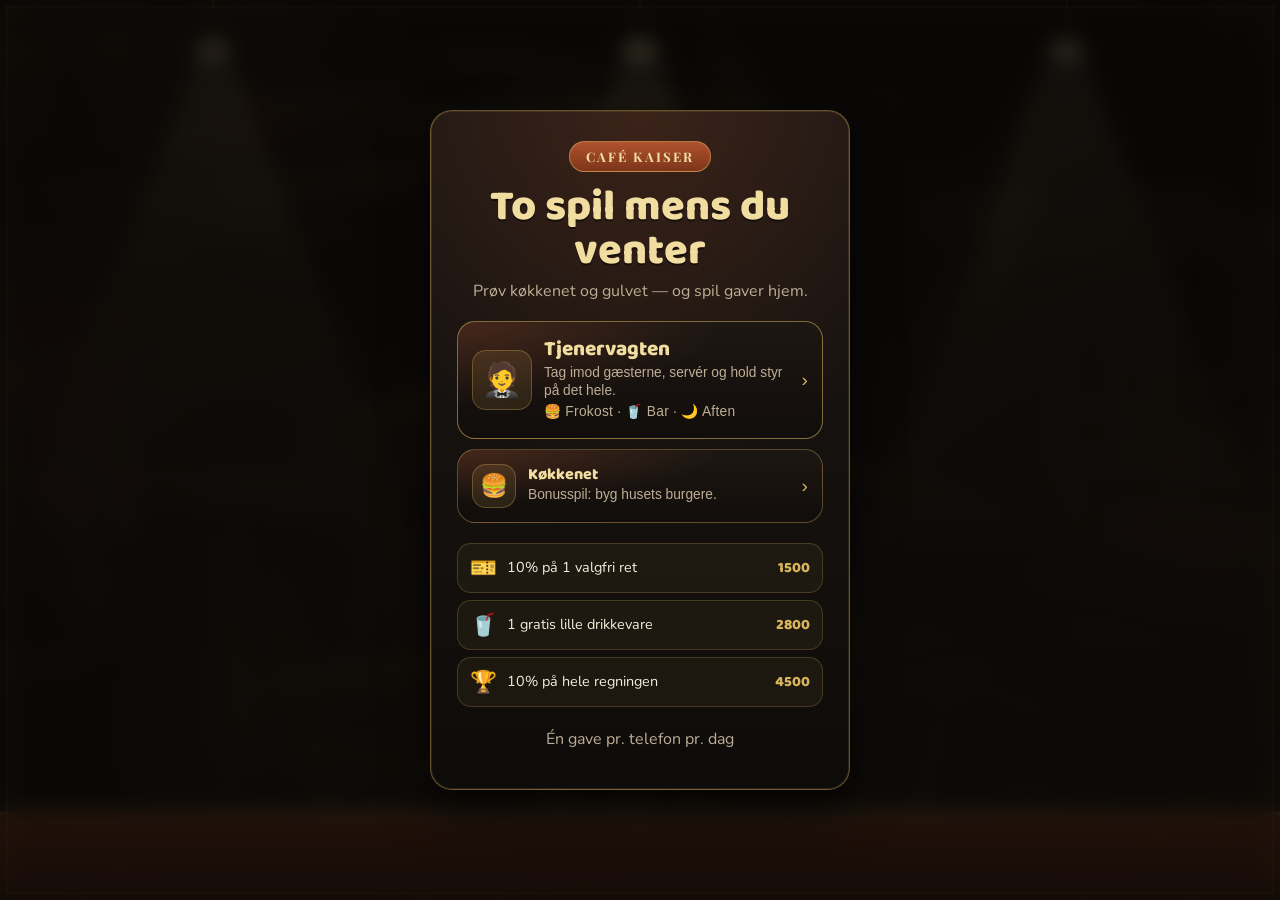
==== spil.html @ 1fec18bd "Lad vagten bygge op mod et run Med kollegaens hjælp fra to ventende gæster overlevede botten alle sy" ====
<!DOCTYPE html>
<!--
  CAFÉ KAISER — to små spil, man kan spille mens man venter på maden.
  Alt ligger i denne ene fil: ingen billeder, ingen server, ingen data om gæsterne.

  1) TJENERVAGTEN (hovedspillet): tre vagter i træk — frokost, bar og aften.
     Gæster tages imod, følges til bord, bestillinger tages, mad hentes i lugen,
     drikkevarer laves ved baren, og til sidst betales der.
  2) KØKKENET (bonus): byg husets burgere ved at gribe fyldet i rigtig rækkefølge.

  SÅDAN GØR I DET TIL JERES:
  - Farver:      se ":root" i stilarket lige nedenfor (--guld, --rust, --sort ...).
  - Navn:        se "const CAFE" i koden.
  - Menu:        se BURGERE, DELE og DRIKKE — de bruges i begge spil.
  - Vagterne:    se BANER — tre baner med hver sit arbejde og sit tempo.
  - Sværhed:     se NIVEAU_GRÆNSER (hvornår vagterne skifter) og KØKKEN_NIVEAU.
  - Gaver:       se GAVER — point-grænserne bestemmer, hvor svært det er at vinde.
                 Skru grænserne OP, hvis der gives for mange gaver.
  - Nyhedsbrev:  se NYHEDSBREV — sæt jeres udbyders form-adresse ind i "til".
                 Uden den vises formularen, men der sendes ingenting.

  GAVER OG KODER:
  - Der kan hentes én gave pr. telefon pr. dag (gemmes lokalt i browseren).
  - Gavekoden skifter hver dag. Personalet ser dagens tre koder ved at åbne
    siden med #personale bagerst i adressen.
  - Koderne bekræftes ikke af en server: de er et hurtigt tjek ved kassen,
    ikke en sikker rabatkupon.
-->
<html lang="da">
<head>
<meta charset="UTF-8">
<meta name="viewport" content="width=device-width, initial-scale=1, maximum-scale=1, user-scalable=no, viewport-fit=cover">
<meta name="theme-color" content="#0b0a09">
<meta name="description" content="To små spil man kan spille, mens man venter på maden på Café Kaiser.">
<meta name="apple-mobile-web-app-capable" content="yes">
<meta name="apple-mobile-web-app-status-bar-style" content="black-translucent">
<title>Spil mens du venter – Café Kaiser</title>
<link rel="preconnect" href="https://fonts.googleapis.com">
<link rel="preconnect" href="https://fonts.gstatic.com" crossorigin>
<link href="https://fonts.googleapis.com/css2?family=Baloo+2:wght@500;600;700;800&family=Nunito:wght@600;700;800&family=Playfair+Display:wght@600;700&display=swap" rel="stylesheet">
<style>
  /* ============================================================
     CAFÉ KAISER — sort, guld og rust med maleri-detaljer
     Navn, menu, niveauer og gaver skiftes i koden nederst i filen
     ============================================================ */
  :root{
    --sort:        #0b0a09;   /* dyb sort baggrund */
    --sort-lys:    #17130f;   /* løftet sort til kort og flader */
    --guld:        #d9b45b;   /* guld */
    --guld-lys:    #f2dda0;   /* lyst guld til tekst og highlights */
    --guld-dyb:    #96762a;   /* mørkt guld til kanter og skygger */
    --rust:        #b0522f;   /* rust */
    --rust-lys:    #d97a4e;   /* lys rust */
    --rust-dyb:    #7d3519;   /* dyb rust */
    --creme:       #f6ecdb;   /* varm lys tekst */
    --creme-daemp: #bfae95;   /* dæmpet tekst */

    --display:"Baloo 2", system-ui, "Segoe UI Rounded", "Arial Rounded MT Bold", sans-serif;
    --brand:"Playfair Display", Georgia, "Times New Roman", serif;
    --body:"Nunito", system-ui, "Segoe UI", sans-serif;
    --radius: 22px;
    --skygge: 0 22px 48px rgba(0,0,0,.6);
  }

  *{box-sizing:border-box; -webkit-tap-highlight-color:transparent;}
  html,body{margin:0; height:100%; overflow:hidden; overscroll-behavior:none;}
  body{
    font-family:var(--body);
    color:var(--creme);
    background:var(--sort);
    user-select:none;
    -webkit-user-select:none;
    touch-action:manipulation;
  }

  #app{
    position:relative;
    width:100%;
    height:100dvh;
    height:100vh;
    display:flex;
    flex-direction:column;
    overflow:hidden;
  }

  /* ---------- HUD ---------- */
  .hud[hidden]{ display:none; }
  .hud{
    position:relative;
    z-index:3;
    display:flex;
    flex-direction:column;
    gap:7px;
    padding:calc(env(safe-area-inset-top) + 8px) 10px 9px;
    background:var(--sort);
    box-shadow:0 10px 26px rgba(0,0,0,.55), inset 0 -1px 0 rgba(217,180,91,.42);
  }

  .hud__raekke{
    display:flex;
    align-items:center;
    gap:10px;
  }

  /* Fremgang mod næste gave */
  .fremgang{
    display:flex;
    align-items:center;
    gap:8px;
  }
  .niveauchip{
    flex:0 0 auto;
    padding:3px 9px;
    border-radius:999px;
    background:linear-gradient(180deg, var(--rust), var(--rust-dyb));
    border:1px solid rgba(217,180,91,.45);
    color:var(--guld-lys);
    font-family:var(--display);
    font-weight:800;
    font-size:.68rem;
    letter-spacing:.06em;
    text-transform:uppercase;
    white-space:nowrap;
  }
  .bar{
    flex:1;
    height:8px;
    min-width:40px;
    border-radius:999px;
    background:rgba(246,236,219,.10);
    border:1px solid rgba(217,180,91,.25);
    overflow:hidden;
  }
  .bar__fyld{
    height:100%;
    width:0%;
    border-radius:999px;
    background:linear-gradient(90deg, var(--rust-lys), var(--guld-lys));
    box-shadow:0 0 12px rgba(217,180,91,.55);
    transition:width .35s ease;
  }
  .fremgang__tekst{
    flex:0 0 auto;
    font-size:.72rem;
    font-weight:700;
    letter-spacing:.02em;
    color:var(--creme-daemp);
    white-space:nowrap;
  }

  .opskrift{
    flex:1;
    min-width:0;
    display:flex;
    align-items:center;
    gap:8px;
    padding:8px 12px;
    border-radius:999px;
    background:rgba(217,180,91,.10);
    border:1px solid rgba(217,180,91,.30);
  }
  .opskrift__navn{
    font-family:var(--display);
    font-weight:800;
    font-size:.86rem;
    letter-spacing:.02em;
    color:var(--guld-lys);
    white-space:nowrap;
    overflow:hidden;
    text-overflow:ellipsis;
    max-width:46%;
  }
  .opskrift__liste{
    display:flex;
    gap:4px;
    align-items:center;
    flex:1;
    min-width:0;
    overflow:hidden;
  }
  .ingrediens{
    font-size:clamp(1.05rem, 4.6vw, 1.5rem);
    line-height:1;
    filter:grayscale(.8);
    opacity:.45;
    transition:transform .18s ease, opacity .18s ease, filter .18s ease;
  }
  .ingrediens.klar{ filter:none; opacity:.38; transform:scale(.82); }
  .ingrediens.naeste{
    filter:none;
    opacity:1;
    animation:puls 1s ease-in-out infinite;
  }
  @keyframes puls{
    0%,100%{ transform:scale(1); }
    50%{ transform:scale(1.28); }
  }

  .hud__tal{
    display:flex;
    flex-direction:column;
    align-items:flex-end;
    line-height:1;
    min-width:60px;
  }
  .point{
    font-family:var(--display);
    font-weight:800;
    font-size:1.5rem;
    color:var(--guld);
    text-shadow:0 0 14px rgba(217,180,91,.35);
  }
  .liv{ font-size:.95rem; letter-spacing:1px; margin-top:3px; }

  .ikonknap{
    width:42px; height:42px;
    flex:0 0 auto;
    display:grid; place-items:center;
    font-size:1.15rem;
    border-radius:14px;
    border:1px solid rgba(217,180,91,.30);
    background:rgba(217,180,91,.10);
    color:var(--creme);
    cursor:pointer;
  }
  .ikonknap:active{ transform:scale(.94); }

  /* ---------- Spilleflade ---------- */
  .flade{ position:relative; flex:1; min-height:0; }
  canvas{ display:block; width:100%; height:100%; touch-action:none; }

  /* ---------- Overlays ---------- */
  .overlay{
    position:absolute;
    inset:0;
    z-index:5;
    display:grid;
    place-items:center;
    padding:16px;
    background:rgba(8,7,6,.78);
    backdrop-filter:blur(10px);
  }
  .overlay.skjult{ display:none; }

  .kort{
    position:relative;
    width:min(100%, 420px);
    max-height:100%;
    overflow-y:auto;
    padding:24px 20px 22px;
    border-radius:var(--radius);
    background:
      radial-gradient(120% 90% at 50% 0%, rgba(176,82,47,.22), transparent 62%),
      linear-gradient(180deg, #1b1613, #0e0c0a);
    border:1px solid rgba(217,180,91,.42);
    box-shadow:var(--skygge), inset 0 0 0 1px rgba(217,180,91,.12);
    color:var(--creme);
    text-align:center;
  }

  .maerke{
    display:inline-block;
    padding:6px 16px;
    border-radius:999px;
    background:linear-gradient(180deg, var(--rust), var(--rust-dyb));
    border:1px solid rgba(217,180,91,.55);
    color:var(--guld-lys);
    font-family:var(--brand);
    font-weight:700;
    font-size:.82rem;
    letter-spacing:.16em;
    text-transform:uppercase;
  }

  .kort h1{
    font-family:var(--display);
    font-weight:800;
    font-size:clamp(1.9rem, 9vw, 2.7rem);
    line-height:1;
    margin:14px 0 6px;
    color:var(--guld-lys);
    text-shadow:0 2px 0 rgba(0,0,0,.5);
  }
  .kort h2{
    font-family:var(--display);
    font-weight:800;
    font-size:clamp(1.6rem, 7.5vw, 2.2rem);
    line-height:1.05;
    margin:12px 0 4px;
    color:var(--guld-lys);
  }
  .kort p{ margin:0 0 12px; font-size:1rem; line-height:1.5; color:var(--creme-daemp); }

  .regler{
    list-style:none;
    margin:16px 0 20px;
    padding:0;
    text-align:left;
    display:grid;
    gap:8px;
  }
  .regler li{
    display:flex;
    align-items:center;
    gap:10px;
    padding:10px 12px;
    border-radius:14px;
    background:rgba(246,236,219,.05);
    border:1px solid rgba(217,180,91,.18);
    font-size:.95rem;
    line-height:1.35;
    color:var(--creme);
  }
  .regler li b{ color:var(--guld-lys); }
  .regler .ikon{ font-size:1.4rem; flex:0 0 auto; }

  /* Gaver */
  .gaveliste{
    display:grid;
    gap:7px;
    margin:0 0 20px;
    text-align:left;
  }
  .gavelinje{
    display:flex;
    align-items:center;
    gap:10px;
    padding:9px 12px;
    border-radius:14px;
    background:rgba(217,180,91,.06);
    border:1px solid rgba(217,180,91,.22);
  }
  .gavelinje__ikon{ font-size:1.35rem; flex:0 0 auto; }
  .gavelinje__tekst{ flex:1; min-width:0; font-size:.9rem; line-height:1.3; }
  .gavelinje__point{
    flex:0 0 auto;
    font-family:var(--display);
    font-weight:800;
    font-size:.92rem;
    color:var(--guld);
  }
  .gavelinje--vundet{
    background:rgba(217,180,91,.16);
    border-color:rgba(217,180,91,.55);
  }

  .gavekort{
    margin:0 0 14px;
    padding:15px 14px;
    border-radius:18px;
    background:
      radial-gradient(120% 100% at 50% 0%, rgba(217,180,91,.28), transparent 70%),
      linear-gradient(180deg, #241a10, #140f0a);
    border:1px solid rgba(217,180,91,.6);
    box-shadow:0 0 30px rgba(217,180,91,.18) inset;
  }
  .gavekort__ikon{ font-size:2rem; line-height:1; }
  .gavekort h3{
    margin:8px 0 4px;
    font-family:var(--display);
    font-weight:800;
    font-size:1.3rem;
    line-height:1.15;
    color:var(--guld-lys);
  }
  .gavekort p{ margin:0 0 12px; font-size:.9rem; color:var(--creme-daemp); }
  .kode{
    display:inline-block;
    padding:9px 16px;
    border-radius:12px;
    background:rgba(11,10,9,.72);
    border:1px dashed rgba(217,180,91,.7);
    font-family:var(--display);
    font-weight:800;
    font-size:1.5rem;
    letter-spacing:.16em;
    color:var(--guld-lys);
  }
  .gavekort small{
    display:block;
    margin-top:10px;
    font-size:.76rem;
    line-height:1.4;
    color:var(--creme-daemp);
  }
  .naeste-gave{
    margin:0 0 18px;
    padding:12px;
    border-radius:14px;
    background:rgba(246,236,219,.05);
    border:1px solid rgba(217,180,91,.2);
    font-size:.9rem;
    line-height:1.4;
    color:var(--creme-daemp);
  }
  .naeste-gave b{ color:var(--guld-lys); }

  .koder{
    display:grid;
    gap:8px;
    margin:14px 0 6px;
  }
  .koder div{
    display:flex;
    align-items:center;
    justify-content:space-between;
    gap:10px;
    padding:10px 12px;
    border-radius:12px;
    background:rgba(246,236,219,.05);
    border:1px solid rgba(217,180,91,.22);
    text-align:left;
    font-size:.86rem;
  }
  .koder b{
    font-family:var(--display);
    font-size:1.1rem;
    letter-spacing:.12em;
    color:var(--guld-lys);
  }

  .knap{
    display:block;
    width:100%;
    padding:16px 18px;
    border:0;
    border-radius:16px;
    background:linear-gradient(180deg, var(--guld-lys), var(--guld));
    color:#1a1409;
    font-family:var(--display);
    font-weight:800;
    font-size:1.25rem;
    letter-spacing:.04em;
    cursor:pointer;
    box-shadow:0 6px 0 var(--guld-dyb);
    transition:transform .08s ease, box-shadow .08s ease;
  }
  .knap:active{ transform:translateY(4px); box-shadow:0 2px 0 var(--guld-dyb); }
  .knap + .knap{ margin-top:10px; }
  .knap--rolig{
    background:transparent;
    color:var(--creme);
    border:1px solid rgba(217,180,91,.45);
    box-shadow:0 6px 0 rgba(150,118,42,.35);
    font-size:1.05rem;
  }
  .knap--rolig:active{ box-shadow:0 2px 0 rgba(150,118,42,.35); }

  .resultat{
    display:flex;
    gap:10px;
    margin:14px 0 16px;
  }
  .resultat div{
    flex:1;
    padding:12px 8px;
    border-radius:16px;
    background:rgba(246,236,219,.05);
    border:1px solid rgba(217,180,91,.22);
  }
  .resultat b{
    display:block;
    font-family:var(--display);
    font-size:1.7rem;
    line-height:1;
    color:var(--guld);
  }
  .resultat span{
    font-size:.72rem;
    text-transform:uppercase;
    letter-spacing:.1em;
    color:var(--creme-daemp);
  }

  .fod{
    margin-top:26px;
    font-size:.78rem;
    color:var(--creme-daemp);
    line-height:1.4;
  }

  /* Stor midtskærms-besked (fx "Værsgo!") */
  .raab{
    position:absolute;
    left:50%;
    top:38%;
    z-index:4;
    transform:translate(-50%,-50%) scale(.6);
    font-family:var(--display);
    font-weight:800;
    font-size:clamp(1.8rem, 9.5vw, 3.2rem);
    color:var(--guld-lys);
    text-shadow:
      3px 0 0 #14100c, -3px 0 0 #14100c, 0 3px 0 #14100c, 0 -3px 0 #14100c,
      2px 2px 0 #14100c, -2px 2px 0 #14100c, 2px -2px 0 #14100c, -2px -2px 0 #14100c,
      0 12px 26px rgba(0,0,0,.65);
    opacity:0;
    pointer-events:none;
    white-space:nowrap;
  }
  .raab.vis{ animation:raab 1.1s ease-out forwards; }
  @keyframes raab{
    0%{ opacity:0; transform:translate(-50%,-50%) scale(.6) rotate(-4deg); }
    22%{ opacity:1; transform:translate(-50%,-50%) scale(1.12) rotate(2deg); }
    40%{ transform:translate(-50%,-50%) scale(1) rotate(0deg); }
    100%{ opacity:0; transform:translate(-50%,-58%) scale(1); }
  }

  @media (min-height: 720px){
    .kort{ padding:30px 26px 26px; }
  }

  /* ---------- Forside med de to spil ---------- */
  .spilvalg{
    display:grid;
    gap:10px;
    margin:18px 0 20px;
    text-align:left;
  }
  .spilkort{
    display:flex;
    align-items:center;
    gap:12px;
    width:100%;
    padding:14px;
    border-radius:18px;
    background:
      radial-gradient(120% 120% at 0% 0%, rgba(176,82,47,.28), transparent 60%),
      linear-gradient(180deg, #1d1713, #110d0a);
    border:1px solid rgba(217,180,91,.35);
    color:var(--creme);
    text-align:left;
    cursor:pointer;
    transition:transform .1s ease, border-color .1s ease;
  }
  .spilkort:active{ transform:scale(.985); border-color:rgba(217,180,91,.75); }
  .spilkort__ikon{
    flex:0 0 auto;
    width:52px; height:52px;
    display:grid; place-items:center;
    font-size:1.8rem;
    border-radius:14px;
    background:rgba(217,180,91,.12);
    border:1px solid rgba(217,180,91,.3);
  }
  .spilkort__tekst{ flex:1; min-width:0; }
  .spilkort__tekst strong{
    display:block;
    font-family:var(--display);
    font-weight:800;
    font-size:1.15rem;
    line-height:1.15;
    color:var(--guld-lys);
  }
  .spilkort__tekst span{
    display:block;
    margin-top:2px;
    font-size:.86rem;
    line-height:1.35;
    color:var(--creme-daemp);
  }
  .spilkort__pil{ flex:0 0 auto; color:var(--guld); font-size:1.2rem; }
  .spilkort--stor{ padding:16px 14px; border-color:rgba(217,180,91,.55); }
  .spilkort--stor .spilkort__ikon{ width:60px; height:60px; font-size:2.1rem; }
  .spilkort--stor .spilkort__tekst strong{ font-size:1.3rem; }
  .spilkort__baner{
    display:block;
    margin-top:5px;
    font-size:.78rem;
    letter-spacing:.02em;
    color:var(--guld);
  }
  .spilkort--lille .spilkort__ikon{ width:44px; height:44px; font-size:1.4rem; }
  .spilkort--lille .spilkort__tekst strong{ font-size:1rem; }

  /* Nyhedsbrev */
  .nyhedsbrev{
    margin:0 0 18px;
    padding:16px 14px;
    border-radius:18px;
    background:rgba(246,236,219,.05);
    border:1px solid rgba(217,180,91,.28);
    text-align:left;
  }
  .nyhedsbrev h4{
    margin:0 0 4px;
    font-family:var(--display);
    font-weight:800;
    font-size:1.05rem;
    color:var(--guld-lys);
  }
  .nyhedsbrev p{ margin:0 0 12px; font-size:.84rem; line-height:1.4; color:var(--creme-daemp); }
  .nyhedsbrev input[type="email"]{
    width:100%;
    padding:12px 14px;
    border-radius:12px;
    border:1px solid rgba(217,180,91,.35);
    background:rgba(11,10,9,.6);
    color:var(--creme);
    font-family:var(--body);
    font-size:1rem;
  }
  .nyhedsbrev input[type="email"]:focus{
    outline:2px solid var(--guld);
    outline-offset:1px;
  }
  .nyhedsbrev label.samtykke{
    display:flex;
    gap:9px;
    align-items:flex-start;
    margin:11px 0 13px;
    font-size:.78rem;
    line-height:1.35;
    color:var(--creme-daemp);
    cursor:pointer;
  }
  .nyhedsbrev input[type="checkbox"]{
    flex:0 0 auto;
    width:20px; height:20px;
    margin:1px 0 0;
    accent-color:var(--guld);
  }
  .nyhedsbrev .knap{ font-size:1rem; padding:13px 16px; }
  .nyhedsbrev a{ color:var(--guld); }
  .nyhedsbrev .fejl{ margin:8px 0 0; font-size:.78rem; color:var(--rust-lys); }
  .nyhedsbrev--tak{ text-align:center; }

  .sovselinje{
    margin:-4px 0 14px;
    font-size:.84rem;
    line-height:1.4;
    color:var(--creme-daemp);
  }

  /* Menuen over burgerne på reglerskærmen */
  .eyebrow-menu{
    margin:0 0 2px;
    font-size:.7rem;
    letter-spacing:.14em;
    text-transform:uppercase;
    color:var(--creme-daemp);
  }
  .menukort{
    display:grid;
    gap:8px;
    margin:0 0 18px;
    text-align:left;
  }
  .menukort div{
    padding:8px 11px;
    border-radius:12px;
    background:rgba(246,236,219,.05);
    border:1px solid rgba(217,180,91,.18);
    font-size:.78rem;
    line-height:1.3;
  }
  .menukort b{
    display:block;
    font-family:var(--display);
    font-size:.95rem;
    color:var(--guld-lys);
  }
  .menukort em{ font-style:normal; color:var(--creme-daemp); }

  /* Lange opskrifter i HUD'en må fylde mindre */
  .opskrift__liste[data-lang="5"] .ingrediens,
  .opskrift__liste[data-lang="6"] .ingrediens{
    font-size:clamp(.88rem, 3.7vw, 1.2rem);
  }
</style>
</head>
<body>
<div id="app">

  <header class="hud">
    <div class="hud__raekke">
      <div class="opskrift">
        <span class="opskrift__navn" id="opskriftNavn">Klar?</span>
        <span class="opskrift__liste" id="opskriftListe"></span>
      </div>
      <div class="hud__tal">
        <span class="point" id="point">0</span>
        <span class="liv" id="liv">❤️❤️❤️</span>
      </div>
      <button class="ikonknap" id="lydKnap" type="button" aria-label="Lyd til/fra">🔇</button>
      <button class="ikonknap" id="pauseKnap" type="button" aria-label="Pause">⏸</button>
    </div>

    <div class="fremgang">
      <span class="niveauchip" id="niveauChip">Niveau 1</span>
      <div class="bar"><div class="bar__fyld" id="barFyld"></div></div>
      <span class="fremgang__tekst" id="fremgangTekst">🎫 1500</span>
    </div>
  </header>

  <div class="flade">
    <canvas id="laerred"></canvas>
    <div class="raab" id="raab"></div>

    <!-- FORSIDE -->
    <div class="overlay" id="menuSkaerm">
      <div class="kort">
        <span class="maerke" id="cafeNavn">Café Kaiser</span>
        <h1>To spil mens du venter</h1>
        <p id="cafeSlogan">Prøv køkkenet og gulvet — og spil gaver hjem.</p>

        <div class="spilvalg">
          <button class="spilkort spilkort--stor" type="button" data-spil="gulv">
            <span class="spilkort__ikon">🤵</span>
            <span class="spilkort__tekst">
              <strong>Tjenervagten</strong>
              <span>Tag imod gæsterne, servér og hold styr på det hele.</span>
              <span class="spilkort__baner">🍔 Frokost · 🥤 Bar · 🌙 Aften</span>
            </span>
            <span class="spilkort__pil">›</span>
          </button>
          <button class="spilkort spilkort--lille" type="button" data-spil="koekken">
            <span class="spilkort__ikon">🍔</span>
            <span class="spilkort__tekst">
              <strong>Køkkenet</strong>
              <span>Bonusspil: byg husets burgere.</span>
            </span>
            <span class="spilkort__pil">›</span>
          </button>
        </div>

        <div class="gaveliste" id="gaveListe"></div>
        <p class="fod" id="rekordTekst"></p>
      </div>
    </div>

    <!-- SÅDAN SPILLER DU -->
    <div class="overlay skjult" id="reglerSkaerm">
      <div class="kort">
        <span class="maerke" id="reglerMaerke">Køkkenet</span>
        <h2 id="reglerTitel">Byg Burgeren</h2>
        <p id="reglerTekst"></p>
        <ul class="regler" id="reglerListe"></ul>
        <button class="knap" id="startKnap" type="button">SPIL</button>
        <button class="knap knap--rolig" id="tilbageKnap" type="button">Tilbage</button>
        <div id="reglerEkstra"></div>
      </div>
    </div>

    <!-- PAUSE -->
    <div class="overlay skjult" id="pauseSkaerm">
      <div class="kort">
        <span class="maerke">Pause</span>
        <h2>Vi venter på dig</h2>
        <p>Spillet er sat på pause — dine point er gemt.</p>
        <button class="knap" id="fortsaetKnap" type="button">SPIL VIDERE</button>
        <button class="knap knap--rolig" id="afslutKnap" type="button">Vælg spil</button>
      </div>
    </div>

    <!-- SLUT -->
    <div class="overlay skjult" id="slutSkaerm">
      <div class="kort">
        <span class="maerke">Færdig</span>
        <h2 id="slutTitel">Godt gået!</h2>
        <p id="slutTekst">Køkkenet er imponeret.</p>
        <div class="resultat">
          <div><b id="slutPoint">0</b><span>Point</span></div>
          <div><b id="slutAndet">0</b><span id="slutAndetNavn">Burgere</span></div>
          <div><b id="slutRekord">0</b><span>Rekord</span></div>
        </div>
        <div id="gaveBoks"></div>
        <div id="nyhedsbrev"></div>
        <button class="knap" id="igenKnap" type="button">SPIL IGEN</button>
        <button class="knap knap--rolig" id="vaelgKnap" type="button">Vælg spil</button>
      </div>
    </div>

    <!-- PERSONALE (åbnes med #personale i adressen) -->
    <div class="overlay skjult" id="personaleSkaerm">
      <div class="kort">
        <span class="maerke">Personale</span>
        <h2>Dagens gavekoder</h2>
        <p id="personaleDato"></p>
        <div class="koder" id="personaleKoder"></div>
        <p class="fod">
          Koderne skifter hver dag. En gæst kan højst hente én gave pr. telefon pr. dag.
          Koden vises på gæstens skærm — tjek at datoen er dagens.
        </p>
        <button class="knap knap--rolig" id="lukPersonale" type="button">Luk</button>
      </div>
    </div>
  </div>
</div>

<script>
(() => {
  'use strict';

  /* ============================================================
     CAFÉ KAISER — indstillinger
     ============================================================ */
  const CAFE = {
    navn: 'Café Kaiser',
    slogan: 'Prøv køkkenet og gulvet — og spil gaver hjem.',
    kodeSalt: 'kaiser-2026',                 // ← skift denne, og alle gavekoder skifter
  };

  /* ---------- Nyhedsbrev ----------
     Siden har ingen server, så tilmeldingen sendes direkte til jeres eget
     nyhedsbrev-system (Mailchimp, MailerLite, Klaviyo, Heyloyalty ...).
     Find "form action"-adressen i jeres udbyders indlejringskode og sæt den ind
     i "til". Er feltet tomt, vises formularen, men der sendes ingenting.

     VIGTIGT: gaven vises ALTID uden mail. Spillet er lavet til børn, og en gave,
     man kun kan få ved at aflevere en mailadresse, er hverken rimelig over for
     barnet eller lovlig at bygge på et samtykke fra en mindreårig. Derfor er
     tilmeldingen frivillig og henvendt til en voksen. */
  const NYHEDSBREV = {
    til: '',                       // ← udbyderens form-adresse (tom = slået fra)
    mailFelt: 'EMAIL',             // navnet på e-mail-feltet hos udbyderen
    kodeFelt: '',                  // valgfrit felt, hvor gavekoden sendes med
    ekstraFelter: {},              // fx { 'b_1a2b3c_4d5e': '' } (Mailchimps skjulte felt)
    privatliv: '',                 // link til jeres privatlivspolitik
    overskrift: 'Skal gaven også på mail?',
    tekst: 'Giv telefonen til en voksen — så sender vi gavekoden og nyt fra caféen.',
    samtykke: 'Jeg er voksen og siger ja til nyhedsbrev fra Café Kaiser.',
  };

  /* ---------- Menuen ---------- */
  /* Sovs på bollen er en del af bestillingen, men falder ikke ned i køkkenspillet
     — den smøres på, før bollen kommer på bakken. */
  const DELE = {
    salat:     { emoji:'🥬', navn:'sprød salat' },
    agurk:     { emoji:'🥒', navn:'syltede agurker' },
    rødløg:    { emoji:'🧅', navn:'rødløg' },
    bacon:     { emoji:'🥓', navn:'bacon' },
    cheddar:   { emoji:'🧀', navn:'cheddarost' },
    jalapeño:  { emoji:'🌶️', navn:'jalapeños' },
    tomat:     { emoji:'🍅', navn:'hjemmebagte tomater' },
    bearnaise: { emoji:'🥣', navn:'bearnaisesovs' },
    løgringe:  { egen:'løgring', navn:'friterede løgringe' },
  };

  const BURGERE = [
    {
      navn:'Kaiser burger', ikon:'🥒',
      sovs:'Bollen er smurt med ketchup og salatmayo',
      dele:['salat','agurk','rødløg','bacon','cheddar'],
    },
    {
      navn:'Bearnaise burger', ikon:'🥣',
      sovs:'Bollen er smurt med salatmayo',
      dele:['salat','løgringe','bacon','cheddar','bearnaise'],
    },
    {
      navn:'Mexicansk burger', ikon:'🌶️',
      sovs:'Bollen er smurt med salsa og guacamole',
      dele:['salat','rødløg','jalapeño','tomat','bacon','cheddar'],
    },
  ];

  const SKRALD = ['🧦','🐛','🪥','🪨','🧽'];
  const ROS = ['Værsgo! 🎉','Perfekt! 🍔','Sådan! ⭐','Nam nam! 😋','Klar! 🔔'];
  const GÆSTER = ['👧','🧒','👩','🧔','👵','👨','👱‍♀️','🧑'];

  /* ---------- Niveauer ---------- */
  /* Begge spil skifter niveau ved de samme pointgrænser. */
  const NIVEAU_GRÆNSER = [0, 450, 1100];
  const NIVEAU_NAVNE   = ['Opvarmning', 'Frokostpres', 'Kaiser-vagten'];
  // Tjenervagtens baner bruger de samme grænser — se BANER nedenfor.

  const KØKKEN_NIVEAU = [
    { fart:0.30, ekstra:0.10, spawn:1.02, skrald:0.10, udvalg:5 },
    { fart:0.46, ekstra:0.13, spawn:0.78, skrald:0.18, udvalg:7 },
    { fart:0.64, ekstra:0.17, spawn:0.60, skrald:0.22, udvalg:9 },
  ];

  /* Tjenervagtens tre baner. Hver bane er en vagt med sit eget arbejde. */
  /* "hjælper" er kollegaen, der løber gulvet. Hvad hun kan, bestemmer vagten.
     "spillerMå" er det, spilleren selv kan trykke på. */
  const BANER = [
    { navn:'Frokostvagt', ikon:'🍔', harMad:true,  harDrikke:false, ankomst:7.5, tål:30, borde:3, madtid:5.5, hældetid:1.6,
      hjælper:null,
      spillerMå:['bord','luge'], bakke:2, tillæg:1,
      tekst:'Frokost. Du er alene på gulvet: tag imod, tag bestillingen, hent maden og servér.' },

    { navn:'Bar-vagt',    ikon:'🥤', harMad:false, harDrikke:true,  ankomst:5.6, tål:26, borde:4, madtid:6.0, hældetid:1.7,
      hjælper:{ sætter:true, tager:true, leverer:true, kasserer:true },
      spillerMå:['station'], bakke:2, tillæg:1,
      tekst:'Du står bag baren og laver drikkevarerne. Kollegaen tager imod gæsterne og henter dem på hylden.' },

    { navn:'Aftenvagt',   ikon:'🌙', harMad:true,  harDrikke:true,  ankomst:6.4, tål:25, borde:4, madtid:6.5, hældetid:1.8,
      hjælper:{ sætter:true, tager:true, leverer:false, kasserer:true, nødhjælp:2 },
      spillerMå:['bord','luge','station'], bakke:3, tillæg:1.3,
      tekst:'Fuldt hus. Kollegaen tager imod og tager bestillingerne — du laver drikkevarer, henter mad og serverer. Til gengæld får du den store bakke og aftentillæg på alle point.' },
  ];

  const DRIKKE = [
    { emoji:'☕', navn:'kaffe' },
    { emoji:'🥤', navn:'sodavand' },
    { emoji:'🥛', navn:'milkshake' },
  ];

  /* ---------- Gaver ---------- */
  /* Grænserne er målt med en bot, der spiller næsten fejlfrit:
       - en god omgang gav 1300-1800 point
       - en fremragende omgang med held gav 2500-3600 point
       - over 4000 point kræver 6+ minutters næsten fejlfrit spil
     Skru "point" OP, hvis der gives for mange gaver — og NED, hvis ingen vinder. */
  const GAVER = [
    { point: 1500, ikon:'🎫', titel:'10% på 1 valgfri ret',      detalje:'Ved næste besøg' },
    { point: 2800, ikon:'🥤', titel:'1 gratis lille drikkevare', detalje:'Valgfri, ved næste besøg' },
    { point: 4500, ikon:'🏆', titel:'10% på hele regningen',     detalje:'Ved næste besøg' },
  ];

  /* ---------- DOM ---------- */
  const lærred      = document.getElementById('laerred');
  const ctx         = lærred.getContext('2d');
  const flade       = document.querySelector('.flade');
  const elPoint     = document.getElementById('point');
  const elLiv       = document.getElementById('liv');
  const elOpskriftNavn  = document.getElementById('opskriftNavn');
  const elOpskriftListe = document.getElementById('opskriftListe');
  const elRaab      = document.getElementById('raab');
  const menuSkærm   = document.getElementById('menuSkaerm');
  const reglerSkærm = document.getElementById('reglerSkaerm');
  const pauseSkærm  = document.getElementById('pauseSkaerm');
  const slutSkærm   = document.getElementById('slutSkaerm');
  const personaleSkærm = document.getElementById('personaleSkaerm');
  const lydKnap     = document.getElementById('lydKnap');
  const pauseKnap   = document.getElementById('pauseKnap');
  const elNiveauChip = document.getElementById('niveauChip');
  const elBarFyld    = document.getElementById('barFyld');
  const elFremgang   = document.getElementById('fremgangTekst');

  document.getElementById('cafeNavn').textContent = CAFE.navn;
  document.getElementById('cafeSlogan').textContent = CAFE.slogan;
  document.title = 'Spil mens du venter – ' + CAFE.navn;

  /* ---------- Gemte data ---------- */
  const REKORD_NØGLE = 'kaiser-rekord';
  const GAVE_NØGLE   = 'kaiser-dagens-gave';

  function hentRekord(spilId){
    try { return parseInt(localStorage.getItem(REKORD_NØGLE + '-' + spilId) || '0', 10) || 0; }
    catch(e){ return 0; }
  }
  function gemRekord(spilId, v){
    try { localStorage.setItem(REKORD_NØGLE + '-' + spilId, String(v)); } catch(e){}
  }

  function iDag(){
    const d = new Date();
    return d.getFullYear() + '-' + String(d.getMonth() + 1).padStart(2, '0') + '-' + String(d.getDate()).padStart(2, '0');
  }
  function hentDagensGave(){
    try {
      const rå = JSON.parse(localStorage.getItem(GAVE_NØGLE) || 'null');
      if (rå && rå.dato === iDag()) return rå.trin;
    } catch(e){}
    return -1;
  }
  function gemDagensGave(trin){
    try { localStorage.setItem(GAVE_NØGLE, JSON.stringify({ dato: iDag(), trin })); } catch(e){}
  }

  /* Kode der skifter hver dag — personalet ser dagens koder på #personale */
  function gaveKode(trin, dato){
    const tekst = CAFE.kodeSalt + '|' + dato + '|' + trin;
    let h = 2166136261;
    for (let i = 0; i < tekst.length; i++){
      h ^= tekst.charCodeAt(i);
      h = Math.imul(h, 16777619);
    }
    const tegn = 'ABCDEFGHJKLMNPQRSTUVWXYZ23456789';
    let kode = '';
    for (let i = 0; i < 4; i++){
      h = Math.imul(h ^ (h >>> 13), 0x5bd1e995);
      kode += tegn[(h >>> 0) % tegn.length];
    }
    return 'K' + (trin + 1) + '-' + kode;
  }

  /* ---------- Lyd (uden lydfiler) ---------- */
  let lydTændt = false;
  let lydCtx = null;
  function blip(frekvens, længde = 0.12, type = 'sine', volumen = 0.16){
    if (!lydTændt) return;
    try {
      if (!lydCtx) lydCtx = new (window.AudioContext || window.webkitAudioContext)();
      if (lydCtx.state === 'suspended') lydCtx.resume();
      const o = lydCtx.createOscillator();
      const g = lydCtx.createGain();
      o.type = type;
      o.frequency.setValueAtTime(frekvens, lydCtx.currentTime);
      g.gain.setValueAtTime(volumen, lydCtx.currentTime);
      g.gain.exponentialRampToValueAtTime(0.0001, lydCtx.currentTime + længde);
      o.connect(g); g.connect(lydCtx.destination);
      o.start(); o.stop(lydCtx.currentTime + længde);
    } catch(e){}
  }
  const lydRigtig  = () => { blip(680, .1, 'triangle'); setTimeout(() => blip(920, .12, 'triangle'), 70); };
  const lydForkert = () => blip(180, .2, 'square', .12);
  const lydFærdig  = () => { [520,660,780,1040].forEach((f,i) => setTimeout(() => blip(f,.14,'triangle'), i*90)); };
  const lydNiveau  = () => { [400,600,800].forEach((f,i) => setTimeout(() => blip(f,.16,'sawtooth',.10), i*110)); };
  const lydGave    = () => { [660,880,1180,1560,1980].forEach((f,i) => setTimeout(() => blip(f,.18,'triangle'), i*110)); };
  const lydKlokke  = () => { blip(1320, .18, 'sine', .12); setTimeout(() => blip(1760, .22, 'sine', .10), 90); };

  lydKnap.addEventListener('click', () => {
    lydTændt = !lydTændt;
    lydKnap.textContent = lydTændt ? '🔈' : '🔇';
    if (lydTændt) blip(760, .1, 'triangle');
  });

  /* ---------- Canvas ---------- */
  let B = 0, H = 0, dpr = 1;
  function tilpasStørrelse(){
    dpr = Math.min(window.devicePixelRatio || 1, 2.5);
    B = flade.clientWidth;
    H = flade.clientHeight;
    lærred.width  = Math.round(B * dpr);
    lærred.height = Math.round(H * dpr);
    ctx.setTransform(dpr, 0, 0, dpr, 0, 0);
    ctx.textAlign = 'center';
    ctx.textBaseline = 'middle';
    spriteCache.clear();
    bgLærred = null;
  }
  window.addEventListener('resize', tilpasStørrelse);
  window.addEventListener('orientationchange', () => setTimeout(tilpasStørrelse, 150));

  const radius = () => Math.max(16, Math.min(B, H) * 0.058);

  /* ---------- Sprites ---------- */
  const EMOJI_SKRIFT = '"Apple Color Emoji", "Segoe UI Emoji", "Noto Color Emoji", "Twemoji Mozilla", system-ui, sans-serif';
  const spriteCache = new Map();

  // Ting vi tegner selv, fordi der ikke findes en emoji for dem
  const EGNE_SPRITES = {
    løgring(g, px){
      const c = px / 2;
      g.fillStyle = '#e2a24a';
      g.beginPath();
      g.arc(c, c, px * 0.42, 0, Math.PI * 2);
      g.arc(c, c, px * 0.19, 0, Math.PI * 2, true);
      g.fill('evenodd');
      g.strokeStyle = '#b3762c';
      g.lineWidth = Math.max(1.5, px * 0.035);
      g.beginPath(); g.arc(c, c, px * 0.42, 0, Math.PI * 2); g.stroke();
      g.beginPath(); g.arc(c, c, px * 0.19, 0, Math.PI * 2); g.stroke();
      // sprød panering
      g.fillStyle = 'rgba(255, 232, 180, .75)';
      for (let i = 0; i < 14; i++){
        const v = (i / 14) * Math.PI * 2 + 0.4;
        const r = px * (0.24 + (i % 3) * 0.05);
        g.beginPath();
        g.arc(c + Math.cos(v) * r, c + Math.sin(v) * r, px * 0.028, 0, Math.PI * 2);
        g.fill();
      }
      g.fillStyle = 'rgba(255,255,255,.35)';
      g.beginPath();
      g.ellipse(c - px * 0.16, c - px * 0.22, px * 0.10, px * 0.045, -0.6, 0, Math.PI * 2);
      g.fill();
    },
  };

  function sprite(nøgle, cssStørrelse){
    const px = Math.max(24, Math.round(cssStørrelse * dpr));
    const id = nøgle + '@' + px;
    let c = spriteCache.get(id);
    if (c) return c;
    c = document.createElement('canvas');
    c.width = c.height = px;
    const g = c.getContext('2d');
    if (EGNE_SPRITES[nøgle]){
      EGNE_SPRITES[nøgle](g, px);
    } else {
      g.textAlign = 'center';
      g.textBaseline = 'middle';
      g.font = Math.round(px * 0.80) + 'px ' + EMOJI_SKRIFT;
      g.fillText(nøgle, px / 2, px * 0.53);
    }
    spriteCache.set(id, c);
    return c;
  }

  function tegnSprite(nøgle, x, y, str){
    ctx.drawImage(sprite(nøgle, str), x - str / 2, y - str / 2, str, str);
  }

  // En "del" kan være en emoji eller en tegning
  const delNøgle = (id) => DELE[id].egen || DELE[id].emoji;
  const tegnDel  = (id, x, y, str) => tegnSprite(delNøgle(id), x, y, str);

  /* ---------- Fælles tilstand ---------- */
  const kerne = {
    spilId:null, kører:false, pause:false, slut:false,
    point:0, liv:3, niveau:0, gaveTrin:-1,
    effekter:[], konfetti:[], ryst:0,
  };
  let aktiv = null;                 // det spil der køres lige nu
  window.__kerne = kerne;           // til automatiske tests

  const tilfældig = (liste) => liste[Math.floor(Math.random() * liste.length)];
  const klem = (v, lav, høj) => Math.min(høj, Math.max(lav, v));

  function råb(tekst){
    elRaab.textContent = tekst;
    elRaab.classList.remove('vis');
    void elRaab.offsetWidth;
    elRaab.classList.add('vis');
  }

  function effekt(x, y, tekst, farve, fart = 1.3){
    kerne.effekter.push({ x, y, tekst, farve, liv: 1, fart });
  }

  function konfettiRegn(x, y){
    const farver = ['#d9b45b','#f2dda0','#b0522f','#f6ecdb','#96762a'];
    for (let i = 0; i < 22; i++){
      kerne.konfetti.push({
        x, y,
        vx: (Math.random() - 0.5) * 0.9,
        vy: -0.5 - Math.random() * 0.7,
        farve: tilfældig(farver),
        størrelse: 2 + Math.random() * 3.4,
        liv: 1,
      });
    }
  }

  /* Point gives ét sted, så niveauer og gaver altid følger med */
  function giv(point, x, y, tekst){
    kerne.point += point;
    if (tekst) effekt(x, y, tekst, '#f2dda0');
    tjekMilepæle();
    opdaterHUD();
  }

  function mistLiv(x, y, tekst){
    kerne.liv--;
    kerne.ryst = 1;
    lydForkert();
    if (tekst) effekt(x, y, tekst, '#d97a4e');
    opdaterHUD();
    if (kerne.liv <= 0) slutSpil();
  }

  function tjekMilepæle(){
    while (kerne.niveau < NIVEAU_GRÆNSER.length - 1 && kerne.point >= NIVEAU_GRÆNSER[kerne.niveau + 1]){
      kerne.niveau++;
      bgLærred = null;   // ny bane, ny scene
      lydNiveau();
      if (aktiv && aktiv.nytNiveau) aktiv.nytNiveau();
      else råb('Niveau ' + (kerne.niveau + 1) + ' — ' + NIVEAU_NAVNE[kerne.niveau] + '! ⚡');
    }
    while (kerne.gaveTrin < GAVER.length - 1 && kerne.point >= GAVER[kerne.gaveTrin + 1].point){
      kerne.gaveTrin++;
      råb('Gave låst op! ' + GAVER[kerne.gaveTrin].ikon);
      konfettiRegn(0.5, 0.55);
      lydGave();
    }
  }

  function opdaterHUD(){
    elPoint.textContent = kerne.point;
    elLiv.textContent = '❤️'.repeat(Math.max(0, kerne.liv)) + '🖤'.repeat(Math.max(0, 3 - kerne.liv));
    elNiveauChip.textContent = 'Niveau ' + (kerne.niveau + 1);

    const næste = GAVER[kerne.gaveTrin + 1];
    if (næste){
      const forrige = kerne.gaveTrin >= 0 ? GAVER[kerne.gaveTrin].point : 0;
      const del = (kerne.point - forrige) / Math.max(1, næste.point - forrige);
      elBarFyld.style.width = klem(del, 0, 1) * 100 + '%';
      elFremgang.textContent = næste.ikon + ' ' + Math.max(0, næste.point - kerne.point);
    } else {
      elBarFyld.style.width = '100%';
      elFremgang.textContent = 'Alle gaver 🏆';
    }
    if (aktiv && aktiv.hud) aktiv.hud();
  }

  /* ---------- Tegnehjælp ---------- */
  function rundRekt(g, x, y, b, h, r){
    const rr = Math.min(r, b / 2, h / 2);
    g.beginPath();
    g.moveTo(x + rr, y);
    g.arcTo(x + b, y, x + b, y + h, rr);
    g.arcTo(x + b, y + h, x, y + h, rr);
    g.arcTo(x, y + h, x, y, rr);
    g.arcTo(x, y, x + b, y, rr);
    g.closePath();
  }

  // Fast "tilfældighed", så maleriet ser ens ud hver gang det bygges
  function frø(a){
    return function(){
      a |= 0; a = a + 0x6D2B79F5 | 0;
      let t = Math.imul(a ^ a >>> 15, 1 | a);
      t = t + Math.imul(t ^ t >>> 7, 61 | t) ^ t;
      return ((t ^ t >>> 14) >>> 0) / 4294967296;
    };
  }

  let bgLærred = null;
  let bgType = null;

  /* Fælles malerisk bund: farvefelter, penselstrøg og bladguld */
  function malLærred(g, r){
    const bund = g.createLinearGradient(0, 0, 0, H);
    bund.addColorStop(0,    '#100d0b');
    bund.addColorStop(0.55, '#1a1410');
    bund.addColorStop(1,    '#241a13');
    g.fillStyle = bund;
    g.fillRect(0, 0, B, H);

    for (let i = 0; i < 7; i++){
      const x = r() * B, y = r() * H;
      const rad = (0.28 + r() * 0.45) * Math.max(B, H) * 0.5;
      const felt = g.createRadialGradient(x, y, rad * 0.05, x, y, rad);
      felt.addColorStop(0, r() < 0.55 ? 'rgba(176, 82, 47, .16)' : 'rgba(150, 118, 42, .13)');
      felt.addColorStop(1, 'rgba(0,0,0,0)');
      g.fillStyle = felt;
      g.fillRect(0, 0, B, H);
    }

    const strøg = Math.round((B * H) / 9000);
    const palet = ['#b0522f','#7d3519','#96762a','#d9b45b','#2a1d15','#5a2f18'];
    for (let i = 0; i < strøg; i++){
      const x = r() * B, y = r() * H;
      const l = (0.18 + r() * 0.42) * Math.max(B, H) * 0.5;
      const t = (1.2 + r() * 2.4) * Math.max(5, Math.min(B, H) * 0.02);
      g.save();
      g.translate(x, y);
      g.rotate((r() - 0.5) * 0.7 + (r() < 0.35 ? Math.PI / 2 : 0));
      g.globalAlpha = 0.025 + r() * 0.05;
      g.fillStyle = palet[Math.floor(r() * palet.length)];
      g.beginPath(); g.ellipse(0, 0, l / 2, t / 2, 0, 0, Math.PI * 2); g.fill();
      g.globalAlpha = 0.02 + r() * 0.035;
      g.fillStyle = '#d9b45b';
      g.beginPath(); g.ellipse(0, -t * 0.22, l / 2.4, t / 7, 0, 0, Math.PI * 2); g.fill();
      g.restore();
    }

    for (let i = 0; i < strøg * 2.2; i++){
      g.globalAlpha = 0.05 + r() * 0.14;
      g.fillStyle = r() < 0.7 ? '#d9b45b' : '#f2dda0';
      const st = 0.8 + r() * 1.6;
      g.fillRect(r() * B, r() * H, st, st);
    }
    g.globalAlpha = 1;
    return strøg;
  }

  function guldRamme(g){
    g.strokeStyle = 'rgba(217, 180, 91, .38)';
    g.lineWidth = 2;
    g.strokeRect(7, 7, B - 14, H - 14);
    g.strokeStyle = 'rgba(217, 180, 91, .18)';
    g.lineWidth = 1;
    g.strokeRect(13, 13, B - 26, H - 26);
  }

  function vignet(g){
    const vig = g.createRadialGradient(B / 2, H * 0.45, Math.min(B, H) * 0.25, B / 2, H * 0.5, Math.max(B, H) * 0.78);
    vig.addColorStop(0, 'rgba(0,0,0,0)');
    vig.addColorStop(1, 'rgba(0,0,0,.62)');
    g.fillStyle = vig;
    g.fillRect(0, 0, B, H);
  }

  function tegnBaggrund(){
    const type = aktiv ? aktiv.baggrund : 'koekken';
    const bane = kerne.niveau;
    if (!bgLærred || bgType !== type){
      bgLærred = document.createElement('canvas');
      bgLærred.width  = Math.max(1, Math.round(B * dpr));
      bgLærred.height = Math.max(1, Math.round(H * dpr));
      const g = bgLærred.getContext('2d');
      g.setTransform(dpr, 0, 0, dpr, 0, 0);
      if (type.startsWith('gulv')) malGulv(g, bane); else malKøkken(g);
      bgType = type;
    }
    ctx.drawImage(bgLærred, 0, 0, B, H);
  }

  function tegnEffekter(){
    ctx.save();
    ctx.font = '800 ' + Math.max(16, B * 0.05) + 'px "Baloo 2", system-ui, sans-serif';
    kerne.effekter.forEach(e => {
      ctx.globalAlpha = Math.max(0, e.liv);
      ctx.lineWidth = 4;
      ctx.strokeStyle = 'rgba(12,10,8,.85)';
      ctx.fillStyle = e.farve;
      const ex = e.x * B, ey = (e.y - (1 - e.liv) * 0.12) * H;
      ctx.strokeText(e.tekst, ex, ey);
      ctx.fillText(e.tekst, ex, ey);
    });
    ctx.restore();

    ctx.save();
    kerne.konfetti.forEach(k => {
      ctx.globalAlpha = Math.max(0, k.liv);
      ctx.fillStyle = k.farve;
      ctx.fillRect(k.x * B, k.y * H, k.størrelse, k.størrelse * 1.6);
    });
    ctx.restore();
  }

  function opdaterEffekter(dt){
    for (let i = kerne.effekter.length - 1; i >= 0; i--){
      kerne.effekter[i].liv -= dt * (kerne.effekter[i].fart || 1.3);
      if (kerne.effekter[i].liv <= 0) kerne.effekter.splice(i, 1);
    }
    for (let i = kerne.konfetti.length - 1; i >= 0; i--){
      const k = kerne.konfetti[i];
      k.x += k.vx * dt;
      k.vy += dt * 1.9;
      k.y += k.vy * dt;
      k.liv -= dt * 1.05;
      if (k.liv <= 0) kerne.konfetti.splice(i, 1);
    }
    if (kerne.ryst > 0) kerne.ryst = Math.max(0, kerne.ryst - dt * 3.2);
  }

  /* ---------- Løkken ---------- */
  let sidsteTid = 0;
  function løkke(nu){
    requestAnimationFrame(løkke);
    const dt = Math.min((nu - sidsteTid) / 1000 || 0, 0.05);
    sidsteTid = nu;
    if (kerne.kører && !kerne.pause && !kerne.slut && aktiv){
      aktiv.opdater(dt);
      opdaterEffekter(dt);
    }
    ctx.setTransform(dpr, 0, 0, dpr, 0, 0);
    if (kerne.ryst > 0){
      const s = kerne.ryst * 9;
      ctx.translate((Math.random() - 0.5) * s, (Math.random() - 0.5) * s);
    }
    tegnBaggrund();
    if (aktiv) aktiv.tegn();
    tegnEffekter();
  }

  /* ============================================================
     SPIL 1 — KØKKENET: byg burgeren
     ============================================================ */
  function malKøkken(g){
    const r = frø(20240823);
    malLærred(g, r);

    // Hængelamper med varmt guldlys
    for (let i = 0; i < 3; i++){
      const x = B * (0.5 / 3 + i / 3);
      const snorH = H * 0.045;
      const kegle = g.createLinearGradient(x, snorH, x, H * 0.72);
      kegle.addColorStop(0,   'rgba(242, 221, 160, .30)');
      kegle.addColorStop(0.5, 'rgba(217, 180, 91, .10)');
      kegle.addColorStop(1,   'rgba(217, 180, 91, 0)');
      g.fillStyle = kegle;
      g.beginPath();
      g.moveTo(x - 15, snorH + 10);
      g.lineTo(x + 15, snorH + 10);
      g.lineTo(x + B * 0.19, H * 0.72);
      g.lineTo(x - B * 0.19, H * 0.72);
      g.closePath();
      g.fill();

      g.strokeStyle = 'rgba(217, 180, 91, .45)';
      g.lineWidth = 2;
      g.beginPath(); g.moveTo(x, 0); g.lineTo(x, snorH); g.stroke();

      const skærm = g.createLinearGradient(x - 22, snorH, x + 22, snorH + 12);
      skærm.addColorStop(0, '#96762a');
      skærm.addColorStop(0.45, '#f2dda0');
      skærm.addColorStop(1, '#96762a');
      g.fillStyle = skærm;
      g.beginPath();
      g.moveTo(x - 23, snorH + 13); g.lineTo(x + 23, snorH + 13);
      g.lineTo(x + 11, snorH); g.lineTo(x - 11, snorH);
      g.closePath(); g.fill();

      g.fillStyle = '#fff3cf';
      g.beginPath(); g.ellipse(x, snorH + 14, 14, 4.5, 0, 0, Math.PI * 2); g.fill();
    }

    vignet(g);

    // Disken forneden: rustfarvet marmor med guldkant
    const dY = H * 0.905;
    const disk = g.createLinearGradient(0, dY, 0, H);
    disk.addColorStop(0, '#7d3519');
    disk.addColorStop(1, '#3d1c0e');
    g.fillStyle = disk;
    g.fillRect(0, dY, B, H - dY);
    for (let i = 0; i < 26; i++){
      g.globalAlpha = 0.05 + r() * 0.10;
      g.fillStyle = r() < 0.5 ? '#d9b45b' : '#c06a3f';
      g.save();
      g.translate(r() * B, dY + r() * (H - dY));
      g.rotate((r() - 0.5) * 0.5);
      g.fillRect(0, 0, 20 + r() * 90, 1.5 + r() * 2);
      g.restore();
    }
    g.globalAlpha = 1;
    const kant = g.createLinearGradient(0, 0, B, 0);
    kant.addColorStop(0, '#96762a');
    kant.addColorStop(0.5, '#f2dda0');
    kant.addColorStop(1, '#96762a');
    g.fillStyle = kant;
    g.fillRect(0, dY - 3, B, 4);

    guldRamme(g);
  }

  const køkken = {
    id: 'koekken',
    navn: 'Køkkenet',
    titel: 'Byg Burgeren',
    ikon: '🍔',
    baggrund: 'koekken',
    tælleNavn: 'Burgere',
    intro: 'Bollen er allerede smurt. Nu skal fyldet på — i den rigtige rækkefølge.',
    regler: [
      ['👆', 'Hold fingeren på skærmen og <b>flyt bakken</b> til siderne.'],
      ['🍔', 'Grib fyldet <b>i den rigtige rækkefølge</b> — se bestillingen øverst.'],
      ['🧦', 'Pas på skrald — og fang et <b>❤️</b>, hvis du har mistet et liv.'],
    ],

    // egen tilstand
    burger:null, bygget:0, burgere:0, stime:0,
    ting:[], bakkeX:0.5, bakkeMål:0.5,
    tilSpawn:0, sidenNødvendig:0, fløj:null,

    niveau(){ return KØKKEN_NIVEAU[kerne.niveau]; },
    gribeY(){ return H * 0.845; },
    bakkeBr(){ return Math.max(86, Math.min(B * 0.32, 200)); },

    start(){
      this.burgere = 0; this.stime = 0;
      this.ting = []; this.fløj = null;
      this.bakkeX = this.bakkeMål = 0.5;
      this.tilSpawn = 0.5; this.sidenNødvendig = 0;
      this.nyBurger();
    },

    nyBurger(){
      const forrige = this.burger;
      do { this.burger = tilfældig(BURGERE); } while (BURGERE.length > 1 && this.burger === forrige);
      this.bygget = 0;
      this.hud();
      effekt(0.5, 0.09, this.burger.navn + ' ' + this.burger.ikon, '#f2dda0', 0.55);
    },

    nytNiveau(){ /* farten aflæses direkte fra niveauet */ },

    hud(){
      elOpskriftNavn.textContent = this.burger ? this.burger.ikon : '';
      elOpskriftNavn.style.maxWidth = '';
      elOpskriftListe.dataset.lang = this.burger ? this.burger.dele.length : 0;
      elOpskriftListe.innerHTML = '';
      if (!this.burger) return;
      this.burger.dele.forEach((id, i) => {
        const s = document.createElement('span');
        s.className = 'ingrediens' + (i < this.bygget ? ' klar' : (i === this.bygget ? ' naeste' : ''));
        const d = DELE[id];
        if (d.emoji){
          s.textContent = d.emoji;
        } else {
          const b = document.createElement('img');
          b.src = sprite(d.egen, 36).toDataURL();
          b.alt = d.navn;
          b.style.cssText = 'width:1.1em;height:1.1em;display:block';
          s.appendChild(b);
        }
        elOpskriftListe.appendChild(s);
      });
    },

    spawn(tvungen = false){
      const n = this.niveau();
      const næste = this.burger.dele[this.bygget];
      const pulje = Object.keys(DELE).slice(0, Math.min(n.udvalg, Object.keys(DELE).length));
      let nøgle, erSkrald = false, erHjerte = false, delId = null;

      const hjerteMuligt = kerne.liv < 3 && !this.ting.some(t => t.erHjerte);
      if (!tvungen && hjerteMuligt && Math.random() < 0.06){
        nøgle = '❤️'; erHjerte = true;
      } else if (tvungen || Math.random() < 0.42){
        delId = næste; nøgle = delNøgle(næste);
      } else if (Math.random() < n.skrald){
        nøgle = tilfældig(SKRALD); erSkrald = true;
      } else {
        delId = tilfældig(pulje); nøgle = delNøgle(delId);
      }

      if (delId === næste) this.sidenNødvendig = 0;

      this.ting.push({
        x: 0.12 + Math.random() * 0.76,
        y: -0.10, forrigeY: -0.12,
        fart: n.fart + Math.random() * n.ekstra,
        drej: (Math.random() - 0.5) * 1.6, vinkel: 0,
        nøgle, delId, erSkrald, erHjerte,
      });
    },

    grib(t){
      if (t.erHjerte){
        kerne.liv = Math.min(3, kerne.liv + 1);
        lydGave();
        effekt(t.x, 0.78, 'Ekstra liv! ❤️', '#f2dda0');
        konfettiRegn(t.x, 0.80);
        opdaterHUD();
        return;
      }
      if (t.erSkrald){
        this.stime = 0;
        mistLiv(t.x, 0.80, 'Ad! ' + t.nøgle);
        return;
      }
      if (t.delId === this.burger.dele[this.bygget]){
        this.bygget++;
        this.stime++;
        const bonus = Math.min(this.stime, 8) * 2;
        lydRigtig();
        giv(10 + bonus, t.x, 0.78, '+' + (10 + bonus));
        this.hud();
        if (this.bygget >= this.burger.dele.length) this.færdig();
        return;
      }
      this.stime = 0;
      blip(300, .09, 'sine', .1);
      effekt(t.x, 0.78, 'Nej…', '#bfae95');
    },

    færdig(){
      this.burgere++;
      lydFærdig();
      råb(tilfældig(ROS));
      konfettiRegn(this.bakkeX, 0.80);
      this.fløj = { x: this.bakkeX, y: 0.80, liv: 1 };
      giv(50);
      this.nyBurger();
    },

    opdater(dt){
      this.sidenNødvendig += dt;
      this.bakkeX += (this.bakkeMål - this.bakkeX) * Math.min(1, dt * 14);

      this.tilSpawn -= dt;
      if (this.tilSpawn <= 0){
        this.spawn();
        this.tilSpawn = this.niveau().spawn * (0.85 + Math.random() * 0.3);
      }
      if (this.sidenNødvendig > 2.6){ this.spawn(true); this.sidenNødvendig = 0; }

      const r = radius();
      const gY = this.gribeY();
      const halv = this.bakkeBr() / 2;

      for (let i = this.ting.length - 1; i >= 0; i--){
        const t = this.ting[i];
        t.forrigeY = t.y;
        t.y += t.fart * dt;
        t.vinkel += t.drej * dt;
        if (t.forrigeY * H < gY && t.y * H >= gY){
          if (Math.abs(t.x * B - this.bakkeX * B) < halv + r * 0.5){
            this.grib(t);
            this.ting.splice(i, 1);
            continue;
          }
        }
        if (t.y > 1.12) this.ting.splice(i, 1);
      }

      if (this.fløj){
        this.fløj.liv -= dt * 1.1;
        if (this.fløj.liv <= 0) this.fløj = null;
      }
    },

    tegn(){
      const r = radius();
      const str = r * 1.9;

      this.ting.forEach(t => {
        ctx.save();
        ctx.translate(t.x * B, t.y * H);
        ctx.rotate(t.vinkel);
        if (t.erSkrald){
          ctx.beginPath(); ctx.arc(0, 0, str * 0.52, 0, Math.PI * 2);
          ctx.fillStyle = 'rgba(176,82,47,.35)'; ctx.fill();
          ctx.lineWidth = 3; ctx.strokeStyle = 'rgba(217,122,78,.95)'; ctx.stroke();
        } else if (t.erHjerte){
          ctx.beginPath(); ctx.arc(0, 0, str * 0.56, 0, Math.PI * 2);
          ctx.fillStyle = 'rgba(217,180,91,.28)'; ctx.fill();
          ctx.lineWidth = 3; ctx.strokeStyle = 'rgba(242,221,160,.95)'; ctx.stroke();
        }
        tegnSprite(t.nøgle, 0, 0, str);
        ctx.restore();
      });

      // Bakken med bollen og stakken
      const bx = this.bakkeX * B;
      const by = this.gribeY();
      const bb = this.bakkeBr();

      ctx.save();
      ctx.fillStyle = 'rgba(0, 0, 0, .45)';
      ctx.beginPath(); ctx.ellipse(bx, by + r * 1.05, bb * 0.52, r * 0.20, 0, 0, Math.PI * 2); ctx.fill();

      ctx.fillStyle = '#120e0b';
      rundRekt(ctx, bx - bb / 2, by + r * 0.44, bb, r * 0.34, r * 0.17); ctx.fill();
      const guld = ctx.createLinearGradient(bx - bb / 2, 0, bx + bb / 2, 0);
      guld.addColorStop(0, '#96762a'); guld.addColorStop(0.5, '#f2dda0'); guld.addColorStop(1, '#96762a');
      ctx.fillStyle = guld;
      rundRekt(ctx, bx - bb / 2, by + r * 0.40, bb, r * 0.12, r * 0.06); ctx.fill();

      ctx.fillStyle = '#a86c34';
      rundRekt(ctx, bx - bb * 0.44, by + r * 0.02, bb * 0.88, r * 0.50, r * 0.24); ctx.fill();
      ctx.fillStyle = '#d99a53';
      rundRekt(ctx, bx - bb * 0.44, by - r * 0.02, bb * 0.88, r * 0.46, r * 0.23); ctx.fill();
      ctx.fillStyle = 'rgba(255, 240, 214, .45)';
      rundRekt(ctx, bx - bb * 0.36, by - r * 0.02, bb * 0.72, r * 0.14, r * 0.07); ctx.fill();

      for (let i = 0; i < this.bygget; i++){
        tegnDel(this.burger.dele[i], bx, by - r * 0.26 - i * r * 0.42, r * 1.7);
      }
      ctx.restore();

      if (this.fløj){
        const f = this.fløj;
        ctx.save();
        ctx.globalAlpha = Math.max(0, f.liv);
        tegnSprite('🍔', f.x * B + (1 - f.liv) * B * 0.30, (f.y - (1 - f.liv) * 0.55) * H, r * 2.1);
        ctx.restore();
      }
    },

    // styring
    begræns(x){
      const kant = (this.bakkeBr() / 2) / Math.max(1, B);
      return klem(x, kant, 1 - kant);
    },
    peg(x){ this.bakkeMål = this.begræns(x); },
    tast(retning){ this.bakkeMål = this.begræns(this.bakkeMål + retning * 0.08); },
    tælling(){ return this.burgere; },
    slutLinje(){
      return this.burgere === 0
        ? 'Prøv igen — tag fyldet i den rækkefølge, bestillingen viser.'
        : 'Du lavede ' + this.burgere + (this.burgere === 1 ? ' burger' : ' burgere') + ' og nåede Niveau ' + (kerne.niveau + 1) + '.';
    },
  };

  /* ============================================================
     TJENERVAGTEN — tre vagter i træk: frokost, bar og aften
     ============================================================ */
  const BORDPLADSER = [
    { x:0.27, y:0.45 }, { x:0.73, y:0.45 },
    { x:0.27, y:0.70 }, { x:0.73, y:0.70 },
  ];
  const LUGE = { x:0.5, y:0.10 };
  const DØR  = { x:0.5, y:0.905 };
  const STATIONER = [
    { x:0.20, y:0.235, drik:0 },
    { x:0.50, y:0.235, drik:1 },
    { x:0.80, y:0.235, drik:2 },
  ];

  const BOBLER = { bestille:'🙋', venter:'⏳', spiser:'😋', betale:'💳' };

  function malGulv(g, bane){
    const r = frø(7112024 + bane * 97);
    malLærred(g, r);

    // Parketgulv
    const gulvY = H * 0.28;
    g.save();
    g.globalAlpha = 0.5;
    for (let y = gulvY; y < H; y += Math.max(26, H * 0.055)){
      g.strokeStyle = 'rgba(217,180,91,.07)';
      g.lineWidth = 1;
      g.beginPath(); g.moveTo(0, y); g.lineTo(B, y); g.stroke();
    }
    for (let x = 0; x < B; x += Math.max(30, B * 0.14)){
      g.strokeStyle = 'rgba(217,180,91,.05)';
      g.beginPath(); g.moveTo(x, gulvY); g.lineTo(x, H); g.stroke();
    }
    g.restore();

    const b = BANER[bane];
    const lugeH = H * 0.155;
    g.textAlign = 'center';
    g.textBaseline = 'middle';

    // Bagvæggen: køkkenluge, barhylde eller begge
    const væg = g.createLinearGradient(0, 0, 0, lugeH);
    væg.addColorStop(0, '#241a12');
    væg.addColorStop(1, '#120d0a');
    g.fillStyle = væg;
    g.fillRect(0, 0, B, lugeH);

    const skær = g.createLinearGradient(0, lugeH * 0.25, 0, lugeH * 1.9);
    skær.addColorStop(0, 'rgba(242,221,160,.22)');
    skær.addColorStop(1, 'rgba(242,221,160,0)');
    g.fillStyle = skær;
    g.fillRect(0, lugeH * 0.25, B, lugeH * 1.7);

    const kant = g.createLinearGradient(0, 0, B, 0);
    kant.addColorStop(0, '#96762a'); kant.addColorStop(0.5, '#f2dda0'); kant.addColorStop(1, '#96762a');
    g.fillStyle = kant;
    g.fillRect(0, lugeH - 5, B, 5);

    g.fillStyle = 'rgba(242,221,160,.75)';
    g.font = '700 ' + Math.max(11, B * 0.03) + 'px "Playfair Display", Georgia, serif';
    g.fillText(b.harMad ? 'K Ø K K E N' : 'B A R E N', B / 2, lugeH * 0.24);

    if (b.harMad){
      g.font = Math.round(Math.min(B, H) * 0.075) + 'px ' + EMOJI_SKRIFT;
      g.globalAlpha = 0.9;
      g.fillText('👨‍🍳', B * 0.13, lugeH * 0.68);
      g.globalAlpha = 0.75;
      g.font = Math.round(Math.min(B, H) * 0.05) + 'px ' + EMOJI_SKRIFT;
      g.fillText('🔔', B * 0.87, lugeH * 0.72);
      g.globalAlpha = 1;
    } else {
      // Flasker og glas på hylden bag baren
      g.globalAlpha = 0.7;
      g.font = Math.round(Math.min(B, H) * 0.05) + 'px ' + EMOJI_SKRIFT;
      ['🫙','🍶','🧉','🫗','🍯','🧊'].forEach((e, i) => {
        g.fillText(e, B * (0.12 + i * 0.152), lugeH * 0.68);
      });
      g.globalAlpha = 1;
    }
    g.fillStyle = 'rgba(217,180,91,.18)';
    g.fillRect(B * 0.22, lugeH * 0.93, B * 0.56, 3);

    // Bardisken med stationerne
    if (b.harDrikke){
      const bY = H * 0.185, bH = H * 0.10;
      const disk = g.createLinearGradient(0, bY, 0, bY + bH);
      disk.addColorStop(0, '#4a2c19');
      disk.addColorStop(1, '#241509');
      g.fillStyle = disk;
      rundRektG(g, B * 0.04, bY, B * 0.92, bH, 14);
      g.fill();
      g.strokeStyle = 'rgba(217,180,91,.45)';
      g.lineWidth = 2;
      g.stroke();
      g.fillStyle = 'rgba(242,221,160,.5)';
      g.fillRect(B * 0.04, bY, B * 0.92, 2);
    }

    // Tæppe under bordene
    g.save();
    const tæppe = g.createRadialGradient(B / 2, H * 0.58, 10, B / 2, H * 0.58, B * 0.5);
    tæppe.addColorStop(0, 'rgba(176,82,47,.10)');
    tæppe.addColorStop(1, 'rgba(176,82,47,0)');
    g.fillStyle = tæppe;
    g.beginPath(); g.ellipse(B / 2, H * 0.58, B * 0.44, H * 0.21, 0, 0, Math.PI * 2); g.fill();
    g.strokeStyle = 'rgba(217,180,91,.10)';
    g.lineWidth = 2;
    g.stroke();
    g.restore();

    // Pynt
    g.save();
    g.font = Math.round(Math.min(B, H) * 0.08) + 'px ' + EMOJI_SKRIFT;
    g.globalAlpha = 0.85;
    g.fillText('🪴', B * 0.08, H * 0.83);
    g.fillText('🪴', B * 0.92, H * 0.83);
    g.globalAlpha = 0.45;
    g.font = Math.round(Math.min(B, H) * 0.06) + 'px ' + EMOJI_SKRIFT;
    g.fillText(bane === 1 ? '🕯️' : '🖼️', B * 0.09, H * 0.36);
    g.fillText(bane === 1 ? '🕯️' : '🖼️', B * 0.91, H * 0.36);
    g.restore();

    // Døren
    const dørY = H * 0.955;
    const dør = g.createLinearGradient(0, dørY, 0, H);
    dør.addColorStop(0, '#2a1c12');
    dør.addColorStop(1, '#120c08');
    g.fillStyle = dør;
    g.fillRect(0, dørY, B, H - dørY);
    g.fillStyle = 'rgba(217,180,91,.5)';
    g.fillRect(0, dørY, B, 2);
    g.fillStyle = 'rgba(242,221,160,.65)';
    g.font = '700 ' + Math.max(9, B * 0.026) + 'px "Playfair Display", Georgia, serif';
    g.fillText('V E L K O M M E N', B / 2, (dørY + H) / 2 + 1);

    const dørLys = g.createLinearGradient(0, dørY, 0, H * 0.78);
    dørLys.addColorStop(0, 'rgba(242,221,160,.14)');
    dørLys.addColorStop(1, 'rgba(242,221,160,0)');
    g.fillStyle = dørLys;
    g.fillRect(B * 0.2, H * 0.78, B * 0.6, dørY - H * 0.78);

    vignet(g);
    guldRamme(g);
  }

  function rundRektG(g, x, y, b, h, r){
    const rr = Math.min(r, b / 2, h / 2);
    g.beginPath();
    g.moveTo(x + rr, y);
    g.arcTo(x + b, y, x + b, y + h, rr);
    g.arcTo(x + b, y + h, x, y + h, rr);
    g.arcTo(x, y + h, x, y, rr);
    g.arcTo(x, y, x + b, y, rr);
    g.closePath();
  }

  const BARLINJE = 0.155;                    // hvor bartenderen står bag disken
  const HYLDEPLADS = { x:0.5, y:0.335 };     // hvor kollegaen henter færdige drikkevarer
  const HVILE = { x:0.5, y:0.80 };           // kollegaens plads, når der ikke er noget

  const gulv = {
    id: 'gulv',
    navn: 'Tjenervagten',
    titel: 'Tre vagter i caféen',
    ikon: '🤵',
    tælleNavn: 'Gæster',
    intro: 'Tre vagter med hver sit arbejde. Tryk der, hvor der er brug for dig — men husk, at det tager tid at gå.',
    regler: [
      ['🍔', '<b>Frokost:</b> du gør det hele — tager imod, tager bestillinger, henter mad og serverer.'],
      ['🥤', '<b>Bar:</b> du bliver bag baren og laver drikkevarer. En kollega løber gulvet.'],
      ['🌙', '<b>Aften:</b> kollegaen tager imod, du laver drikkevarer, henter mad og serverer.'],
      ['❤️', 'Bakken bærer to — tre om aftenen. Fem glade gæster i træk giver et liv tilbage.'],
    ],

    get baggrund(){ return 'gulv' + kerne.niveau; },

    tjener:null, hjælper:null,
    gæster:[], boner:[], klar:[], bakke:[], hylde:[],
    tilAnkomst:0, næsteId:1, betjente:0, turBonus:0, glade:0, vagtTid:0, rushSagt:false,

    bane(){ return BANER[kerne.niveau]; },
    antalBorde(){ return this.bane().borde; },
    måTrykke(hvad){ return this.bane().spillerMå.includes(hvad); },
    hjælperLeverer(){ const h = this.bane().hjælper; return !!(h && h.leverer); },
    bakkeMax(){ return this.bane().bakke; },
    tillæg(){ return this.bane().tillæg || 1; },

    start(){
      this.tjener = { x:0.5, y:0.78, målX:0.5, målY:0.78, opgave:null, travl:0, følger:null, hælder:null };
      this.gæster = []; this.boner = []; this.klar = []; this.bakke = []; this.hylde = [];
      this.tilAnkomst = 1.2; this.næsteId = 1; this.betjente = 0; this.turBonus = 0; this.glade = 0;
      this.vagtTid = 0; this.rushSagt = false;
      this.sætHjælper();
      this.hud();
    },

    sætHjælper(){
      if (this.bane().hjælper){
        if (!this.hjælper){
          this.hjælper = { x:HVILE.x, y:HVILE.y, målX:HVILE.x, målY:HVILE.y, opgave:null, travl:0, bærer:null, følger:null };
        }
      } else {
        this.hjælper = null;
      }
    },

    nytNiveau(){
      const b = this.bane();
      råb(b.navn + ' ' + b.ikon);
      if (b.tillæg > 1){
        effekt(0.5, 0.5, 'Aftentillæg +' + Math.round((b.tillæg - 1) * 100) + '%', '#f2dda0', 0.5);
      }
      this.sætHjælper();

      // Vagtskifte: rummet får en frisk start. Uden det bliver overleveringen
      // en klippe — gæsterne står midt i noget, kollegaens rolle skifter, og
      // tempoet stiger i samme sekund.
      this.gæster.forEach(g => { g.tål = Math.max(g.tål, 0.75); });
      this.tilAnkomst = Math.max(this.tilAnkomst, 5);
      this.vagtTid = 0;
      this.rushSagt = false;

      // Igangværende bestillinger bliver færdige — men gæster, der endnu ikke
      // har bestilt, ønsker det, den nye vagt kan levere.
      this.gæster.forEach(g => {
        if (g.tilstand === 'dør' || g.tilstand === 'bestille') g.ønske = this.nytØnske();
      });
      if (!b.harDrikke) this.bakke = this.bakke.filter(p => p.slags !== 'drikke');

      // Baren lukker: det, der stod klar på hylden, kommer med på bakken.
      // Ellers ville gæsterne vente på drikkevarer, ingen henter.
      if (!this.hjælperLeverer() && this.hylde.length){
        while (this.hylde.length && this.bakke.length < this.bakkeMax()){
          this.bakke.push({ slags:'drikke', drik: this.hylde.shift().drik });
        }
        if (this.hylde.length){
          this.hylde = [];
          effekt(HYLDEPLADS.x, HYLDEPLADS.y, 'Baren er ryddet', '#bfae95');
        }
      }
      // Bartenderen stiller sig om bag baren. travl og hælder skal nulstilles,
      // ellers når den igangværende handling at slette turen, før den er gået.
      if (!this.måTrykke('bord')){
        this.tjener.følger = null;
        this.tjener.hælder = null;
        this.tjener.travl = 0;
        this.gåTil({ type:'stil' }, { x:0.5, y:BARLINJE });
      }
      this.hud();
    },

    nytØnske(){
      const b = this.bane();
      const slags = b.harMad && b.harDrikke
        ? (Math.random() < 0.5 ? 'mad' : 'drikke')
        : (b.harMad ? 'mad' : 'drikke');
      const nr = slags === 'mad'
        ? Math.floor(Math.random() * BURGERE.length)
        : Math.floor(Math.random() * DRIKKE.length);
      return { slags, nr, ikon: slags === 'mad' ? BURGERE[nr].ikon : DRIKKE[nr].emoji };
    },

    hud(){
      elOpskriftNavn.textContent = this.bane().navn;
      elOpskriftNavn.style.maxWidth = 'none';
      elOpskriftListe.dataset.lang = 0;
      const tal = (ikon, n) => '<span style="font-size:.92rem;margin-left:7px">' + ikon +
        '</span><span style="font-size:.78rem;font-weight:700">' + n + '</span>';
      const venter = this.gæster.filter(g => g.tilstand === 'dør').length;
      const bestil = this.gæster.filter(g => g.tilstand === 'venter').length;
      if (this.hjælperLeverer()){
        // Barvagt: kun baren er spillerens — bestillinger og hylde
        elOpskriftListe.innerHTML = tal('🥤', bestil) + tal('🍸', this.hylde.length);
      } else {
        const bakke = this.bakke.length
          ? this.bakke.map(p => p.slags === 'mad' ? '🍔' : DRIKKE[p.drik].emoji).join('')
          : '–';
        elOpskriftListe.innerHTML =
          '<span style="font-size:.78rem;font-weight:700;opacity:.75">🍽️</span>' +
          '<span style="font-size:1rem">' + bakke + '</span>' +
          tal('🚪', venter) + tal('🙋', bestil);
      }
    },

    ledigtBord(){
      const brugte = this.gæster.map(g => g.bord).filter(b => b !== null);
      for (let i = 0; i < this.antalBorde(); i++) if (!brugte.includes(i)) return i;
      return -1;
    },

    ventendePåDrik(drik){
      return this.gæster.find(g => g.tilstand === 'venter' && g.ønske.slags === 'drikke' && g.ønske.nr === drik);
    },

    /* ---------- opdatering ---------- */
    opdater(dt){
      const b = this.bane();

      // Vagten bygger op: jo længere man er inde i den, jo tættere kommer gæsterne.
      // Uden det kan en rutineret spiller blive stående i det uendelige.
      this.vagtTid += dt;
      const pres = Math.max(0.6, 1 - this.vagtTid / 300);
      if (!this.rushSagt && this.vagtTid > 150){
        this.rushSagt = true;
        råb('Der er run på! 🔥');
      }

      this.tilAnkomst -= dt;
      if (this.tilAnkomst <= 0){
        if (this.gæster.filter(g => g.tilstand === 'dør').length < 3){
          this.gæster.push({
            id: this.næsteId++,
            ansigt: tilfældig(GÆSTER),
            ønske: this.nytØnske(),
            bord: null, tilstand: 'dør', tål: 1, spiseTid: 0,
          });
          lydKlokke();
        }
        this.tilAnkomst = b.ankomst * pres * (0.8 + Math.random() * 0.4);
      }

      const fart = { 'dør':1.15, 'bestille':1.0, 'venter':0.5, 'spiser':0, 'betale':0.75 };
      for (let i = this.gæster.length - 1; i >= 0; i--){
        const g = this.gæster[i];
        if (g.tilstand === 'spiser'){
          g.spiseTid -= dt;
          if (g.spiseTid <= 0){ g.tilstand = 'betale'; g.tål = Math.min(1, g.tål + 0.35); }
        }
        g.tål -= dt * (fart[g.tilstand] || 0) / b.tål;
        if (g.tål <= 0 && this.tjener.følger !== g && !(this.hjælper && this.hjælper.følger === g)){
          const p = g.bord === null ? DØR : BORDPLADSER[g.bord];
          const fuldtHus = g.tilstand === 'dør' && this.ledigtBord() < 0;
          this.fjernGæst(g);
          if (fuldtHus) effekt(p.x, p.y - 0.04, 'Fuldt hus 😕', '#bfae95');
          else mistLiv(p.x, p.y, 'Gik igen! 😠');
        }
      }

      for (let i = this.boner.length - 1; i >= 0; i--){
        const bon = this.boner[i];
        bon.tid -= dt;
        if (bon.tid <= 0){
          this.boner.splice(i, 1);
          this.klar.push({ slags:'mad', gæst: bon.gæst, ret: bon.ret });
          lydKlokke();
          effekt(LUGE.x, LUGE.y + 0.06, 'Mad klar! 🔔', '#f2dda0');
          this.hud();
        }
      }

      this.flytTjener(dt);
      if (this.hjælper) this.flytHjælper(dt);
    },

    fjernGæst(g){
      this.gæster = this.gæster.filter(x => x !== g);
      this.bakke = this.bakke.filter(x => x.gæst !== g);
      this.klar = this.klar.filter(x => x.gæst !== g);
      this.boner = this.boner.filter(x => x.gæst !== g);
      if (this.hjælper && this.hjælper.bærer && this.hjælper.bærer.til === g) this.hjælper.bærer = null;
      this.hud();
    },

    gå(f, dt, fart = 0.55){
      const dx = (f.målX - f.x) * B, dy = (f.målY - f.y) * H;
      const afstand = Math.hypot(dx, dy);
      const skridt = fart * H * dt;
      if (afstand <= skridt){ f.x = f.målX; f.y = f.målY; return true; }
      f.x += (dx / afstand) * skridt / B;
      f.y += (dy / afstand) * skridt / H;
      return false;
    },

    flytTjener(dt){
      const t = this.tjener;
      if (t.hælder){
        t.hælder.tid -= dt;
        if (t.hælder.tid <= 0){
          const drik = t.hælder.drik;
          t.hælder = null;
          this.stilFrem(drik);
        }
        return;
      }
      if (t.travl > 0){
        t.travl -= dt;
        if (t.travl <= 0) this.udførOpgave();
        return;
      }
      if (t.opgave && this.gå(t, dt)) t.travl = 0.30;
      if (t.følger) t.følger.tål = Math.min(1, t.følger.tål + dt * 0.05);
    },

    stilFrem(drik){
      // Barvagt: drikkevaren stilles på hylden, kollegaen henter den.
      // Ellers: den kommer på tjenerens egen bakke.
      if (this.hjælperLeverer()){
        this.hylde.push({ drik });
        const venter = this.ventendePåDrik(drik);
        if (venter) giv(10, HYLDEPLADS.x, HYLDEPLADS.y - 0.04, '+10 ' + DRIKKE[drik].emoji);
        else effekt(HYLDEPLADS.x, HYLDEPLADS.y - 0.04, 'Ingen har bestilt den', '#bfae95');
      } else if (this.bakke.length < this.bakkeMax()){
        this.bakke.push({ slags:'drikke', drik });
        blip(880, .1, 'triangle');
      }
      this.hud();
    },

    /* ---------- kollegaen ---------- */
    flytHjælper(dt){
      const h = this.hjælper;
      if (h.travl > 0){
        h.travl -= dt;
        if (h.travl <= 0) this.hjælperUdfør();
        return;
      }
      if (h.opgave){
        if (this.gå(h, dt, 0.48)) h.travl = 0.28;
        if (h.følger) h.følger.tål = Math.min(1, h.følger.tål + dt * 0.05);
        return;
      }
      this.hjælperTænk();
    },

    hjælperGå(opgave, punkt){
      const h = this.hjælper;
      h.opgave = opgave;
      h.målX = punkt.x; h.målY = punkt.y;
    },

    hjælperTænk(){
      const h = this.hjælper;
      const kan = this.bane().hjælper;

      if (h.bærer){
        const g = h.bærer.til;
        if (this.gæster.includes(g) && g.tilstand === 'venter'){
          return this.hjælperGå({ type:'aflever' }, BORDPLADSER[g.bord]);
        }
        h.bærer = null;
      }

      if (kan.leverer){
        // 1) færdig drikkevare på hylden, som nogen venter på
        for (const d of this.hylde){
          const g = this.ventendePåDrik(d.drik);
          if (g) return this.hjælperGå({ type:'hentHylde', drik:d.drik, til:g }, HYLDEPLADS);
        }
        // 2) mad i lugen
        if (this.klar.length) return this.hjælperGå({ type:'hentLuge' }, LUGE);
      } else if (kan.nødhjælp && this.klar.length){
        // Aftenvagt: hun løber selv maden ud, når køen af ventende vokser,
        // så bestillingerne ikke hober sig op hurtigere, end de kan leveres
        const venter = this.gæster.filter(x => x.tilstand === 'venter').length;
        if (venter >= kan.nødhjælp) return this.hjælperGå({ type:'hentLuge' }, LUGE);
      }

      // 3) bestillinger
      if (kan.tager){
        const g = this.gæster.filter(x => x.tilstand === 'bestille').sort((a, b) => a.tål - b.tål)[0];
        if (g) return this.hjælperGå({ type:'tag', gæst:g }, BORDPLADSER[g.bord]);
      }
      // 4) betaling
      if (kan.kasserer){
        const g = this.gæster.filter(x => x.tilstand === 'betale').sort((a, b) => a.tål - b.tål)[0];
        if (g) return this.hjælperGå({ type:'kasser', gæst:g }, BORDPLADSER[g.bord]);
      }
      // 5) tag imod ved døren
      if (kan.sætter){
        const g = this.gæster.find(x => x.tilstand === 'dør');
        if (g && this.ledigtBord() >= 0) return this.hjælperGå({ type:'dør' }, DØR);
      }
      // 6) ellers: tilbage på plads
      if (Math.abs(h.x - HVILE.x) > 0.01 || Math.abs(h.y - HVILE.y) > 0.01){
        return this.hjælperGå({ type:'hvil' }, HVILE);
      }
    },

    hjælperUdfør(){
      const h = this.hjælper;
      const o = h.opgave;
      h.opgave = null;
      if (!o) return;

      if (o.type === 'hentHylde'){
        const i = this.hylde.findIndex(d => d.drik === o.drik);
        if (i < 0) return;
        this.hylde.splice(i, 1);
        h.bærer = { slags:'drikke', drik:o.drik, til:o.til };
        this.hud();
        return;
      }

      if (o.type === 'hentLuge'){
        const p = this.klar.shift();
        if (!p) return;
        h.bærer = { slags:'mad', gæst:p.gæst, til:p.gæst };
        this.hud();
        return;
      }

      if (o.type === 'aflever'){
        const g = h.bærer && h.bærer.til;
        h.bærer = null;
        if (!g || !this.gæster.includes(g) || g.tilstand !== 'venter') return;
        this.servér(g, BORDPLADSER[g.bord], 0.7);
        return;
      }

      if (o.type === 'tag'){
        const g = o.gæst;
        if (!this.gæster.includes(g) || g.tilstand !== 'bestille') return;
        this.tagBestilling(g, BORDPLADSER[g.bord], 5);
        return;
      }

      if (o.type === 'kasser'){
        const g = o.gæst;
        if (!this.gæster.includes(g) || g.tilstand !== 'betale') return;
        this.tagBetaling(g, BORDPLADSER[g.bord], 0.7);
        return;
      }

      if (o.type === 'dør'){
        const g = this.gæster.find(x => x.tilstand === 'dør');
        const bord = this.ledigtBord();
        if (!g || bord < 0) return;
        h.følger = g;
        g.bord = bord;
        this.hjælperGå({ type:'sæt', gæst:g }, BORDPLADSER[bord]);
        return;
      }

      if (o.type === 'sæt'){
        const g = o.gæst;
        h.følger = null;
        if (!this.gæster.includes(g)) return;
        g.tilstand = 'bestille';
        g.tål = Math.min(1, g.tål + 0.25);
        giv(5, BORDPLADSER[g.bord].x, BORDPLADSER[g.bord].y - 0.05, '+5');
        this.hud();
      }
    },

    /* ---------- handlinger, der er ens for begge ---------- */
    tagBestilling(g, p, grundpoint){
      const point = Math.round(grundpoint * this.tillæg());
      g.tilstand = 'venter';
      if (g.ønske.slags === 'mad'){
        const tid = this.bane().madtid;
        this.boner.push({ gæst:g, ret:g.ønske.nr, tid, samlet:tid });
      }
      blip(640, .1, 'triangle');
      giv(point, p.x, p.y - 0.05, '+' + point + ' bestilling');
      this.hud();
    },

    servér(g, p, faktor = 1){
      g.tilstand = 'spiser';
      g.spiseTid = g.ønske.slags === 'mad' ? 4.5 : 3.5;
      const point = Math.round((20 + g.tål * 15) * faktor * this.tillæg());
      lydRigtig();
      giv(point, p.x, p.y - 0.05, '+' + point);
      this.hud();
    },

    tagBetaling(g, p, faktor = 1){
      const point = Math.round((15 + g.tål * 10) * faktor * this.tillæg());
      const glad = g.tål > 0.6;
      this.gæster = this.gæster.filter(x => x !== g);
      this.betjente++;
      if (glad) this.glade++; else this.glade = 0;
      lydFærdig();
      giv(point, p.x, p.y - 0.05, '+' + point + ' 💰');
      if (this.glade >= 5 && kerne.liv < 3){
        this.glade = 0;
        kerne.liv++;
        lydGave();
        effekt(p.x, p.y - 0.12, 'Stamgæst! ❤️', '#f2dda0');
        konfettiRegn(p.x, p.y);
        opdaterHUD();
      } else if (this.betjente % 5 === 0){
        råb(tilfældig(['Flot service! ⭐','Gæsterne er glade! 🎉']));
      }
      this.hud();
    },

    /* ---------- spillerens handlinger ---------- */
    udførOpgave(){
      const t = this.tjener;
      const o = t.opgave;
      t.opgave = null;
      if (!o || o.type === 'stil') return;

      if (o.type === 'dør'){
        const gæst = this.gæster.find(g => g.tilstand === 'dør');
        const bord = this.ledigtBord();
        if (!gæst || bord < 0) return;
        t.følger = gæst;
        gæst.bord = bord;
        this.gåTil({ type:'sæt', gæst }, BORDPLADSER[bord]);
        return;
      }

      if (o.type === 'sæt'){
        const gæst = o.gæst;
        t.følger = null;
        if (!this.gæster.includes(gæst)) return;
        gæst.tilstand = 'bestille';
        gæst.tål = Math.min(1, gæst.tål + 0.25);
        blip(720, .09, 'triangle');
        const sætP = Math.round(10 * this.tillæg());
        giv(sætP, BORDPLADSER[gæst.bord].x, BORDPLADSER[gæst.bord].y - 0.05, '+' + sætP);
        this.hud();
        return;
      }

      if (o.type === 'luge'){
        let taget = 0;
        while (this.bakke.length < this.bakkeMax() && this.klar.length > 0){
          this.bakke.push(this.klar.shift());
          taget++;
        }
        if (taget > 0){
          this.turBonus = 0;
          blip(560, .1, 'triangle');
          effekt(LUGE.x, LUGE.y + 0.06, taget > 1 ? taget + ' tallerkener!' : 'På bakken', '#f2dda0');
        } else if (this.bakke.length >= this.bakkeMax()){
          effekt(LUGE.x, LUGE.y + 0.06, 'Bakken er fuld', '#bfae95');
        }
        this.hud();
        return;
      }

      if (o.type === 'station'){
        const plads = this.hjælperLeverer() ? this.hylde.length < 3 : this.bakke.length < this.bakkeMax();
        if (!plads){
          effekt(STATIONER[o.drik].x, STATIONER[o.drik].y + 0.06,
                 this.hjælperLeverer() ? 'Hylden er fuld' : 'Bakken er fuld', '#bfae95');
          return;
        }
        const tid = this.bane().hældetid;
        t.hælder = { drik:o.drik, tid, samlet:tid };
        blip(420, .12, 'sine', .1);
        return;
      }

      if (o.type === 'hylde'){
        if (!this.hylde.length) return;
        if (this.hjælperLeverer()){
          // Barvagt: kollegaen henter selv — det her er at hælde en fejl ud
          const d = this.hylde.pop();
          blip(220, .14, 'sine', .1);
          effekt(HYLDEPLADS.x, HYLDEPLADS.y - 0.04, 'Hældt ud ' + DRIKKE[d.drik].emoji, '#bfae95');
        } else if (this.bakke.length < this.bakkeMax()){
          // Ellers tager man den med sig
          const d = this.hylde.pop();
          this.bakke.push({ slags:'drikke', drik:d.drik });
          blip(880, .1, 'triangle');
          effekt(HYLDEPLADS.x, HYLDEPLADS.y - 0.04, 'Med på bakken ' + DRIKKE[d.drik].emoji, '#f2dda0');
        } else {
          effekt(HYLDEPLADS.x, HYLDEPLADS.y - 0.04, 'Bakken er fuld', '#bfae95');
        }
        this.hud();
        return;
      }

      if (o.type === 'bord'){
        const gæst = this.gæster.find(g => g.bord === o.bord);
        if (!gæst) return;
        const p = BORDPLADSER[o.bord];

        if (gæst.tilstand === 'bestille'){ this.tagBestilling(gæst, p, 10); return; }

        if (gæst.tilstand === 'venter'){
          const i = this.bakke.findIndex(pl =>
            gæst.ønske.slags === 'mad' ? (pl.slags === 'mad' && pl.gæst === gæst)
                                       : (pl.slags === 'drikke' && pl.drik === gæst.ønske.nr));
          if (i < 0){
            effekt(p.x, p.y - 0.05, gæst.ønske.slags === 'mad' ? 'Maden er ikke klar' : 'Mangler ' + gæst.ønske.ikon, '#bfae95');
            return;
          }
          this.bakke.splice(i, 1);
          this.turBonus++;
          this.servér(gæst, p);
          if (this.turBonus === this.bakkeMax()){
            giv(Math.round(20 * this.tillæg()), p.x, p.y - 0.12, 'Hele bakken!');
            lydFærdig();
          }
          return;
        }

        if (gæst.tilstand === 'betale'){ this.tagBetaling(gæst, p); return; }
        effekt(p.x, p.y - 0.05, 'Bordet er i gang', '#bfae95');
      }
    },

    gåTil(opgave, punkt){
      const t = this.tjener;
      t.opgave = opgave;
      t.målX = punkt.x; t.målY = punkt.y;
      t.travl = 0;
    },

    /* ---------- tryk ---------- */
    peg(x, y){
      if (!kerne.kører || kerne.pause) return;
      const b = this.bane();
      const px = x * B, py = y * H;
      let bedst = null, kortest = Infinity;

      const prøv = (mål, punkt, gåTilPunkt) => {
        const d = Math.hypot(punkt.x * B - px, punkt.y * H - py);
        if (d < kortest){ kortest = d; bedst = Object.assign({ punkt: gåTilPunkt || punkt }, mål); }
      };

      if (this.måTrykke('bord')){
        for (let i = 0; i < this.antalBorde(); i++) prøv({ type:'bord', bord:i }, BORDPLADSER[i]);
        prøv({ type:'dør' }, DØR);
      }
      if (this.måTrykke('luge') && (b.harMad || this.klar.length || this.boner.length)){
        prøv({ type:'luge' }, LUGE);
      }
      if (this.måTrykke('station')){
        // bartenderen går langs baren, ikke ned på gulvet
        STATIONER.forEach(s => prøv({ type:'station', drik:s.drik }, s,
          this.hjælperLeverer() ? { x:s.x, y:BARLINJE } : s));
      }
      if (this.hylde.length){
        prøv({ type:'hylde' }, HYLDEPLADS,
             this.hjælperLeverer() ? { x:HYLDEPLADS.x, y:BARLINJE } : HYLDEPLADS);
      }

      if (!bedst) return;
      if (bedst.type === 'dør'){
        const gæst = this.gæster.find(g => g.tilstand === 'dør');
        if (!gæst){ effekt(DØR.x, DØR.y - 0.05, 'Ingen venter', '#bfae95'); return; }
        if (this.ledigtBord() < 0){ effekt(DØR.x, DØR.y - 0.05, 'Ingen ledige borde', '#d97a4e'); return; }
      }
      this.tjener.hælder = null;
      this.gåTil(bedst, bedst.punkt);
    },

    tast(){},
    tælling(){ return this.betjente; },
    slutLinje(){
      return this.betjente === 0
        ? 'Prøv igen — følg gæsten til bordet, tag bestillingen og servér.'
        : 'Du betjente ' + this.betjente + (this.betjente === 1 ? ' gæst' : ' gæster') +
          ' og nåede ' + this.bane().navn + '.';
    },

    /* ---------- tegning ---------- */
    tegn(){
      const r = radius();
      const bordR = Math.min(B, H) * 0.072;
      const b = this.bane();

      // Bestillingssedler bag baren, så bartenderen kan se, hvad der skal laves
      if (this.hjælperLeverer()){
        const sedler = this.gæster.filter(g => g.tilstand === 'venter' && g.ønske.slags === 'drikke');
        sedler.slice(0, 5).forEach((g, i) => {
          const x = (0.5 + (i - (Math.min(sedler.length, 5) - 1) / 2) * 0.175) * B;
          const y = H * 0.062;
          ctx.save();
          ctx.fillStyle = 'rgba(14,11,9,.9)';
          ctx.strokeStyle = 'rgba(217,180,91,.6)';
          ctx.lineWidth = 1.5;
          rundRekt(ctx, x - r * 0.72, y - r * 0.62, r * 1.44, r * 1.5, r * 0.28);
          ctx.fill(); ctx.stroke();
          ctx.restore();
          tegnSprite(g.ønske.ikon, x, y - r * 0.12, r * 0.95);
          this.tålBar(x, y + r * 0.52, r * 1.1, g.tål);
          this.bordMærke(x + r * 0.55, y - r * 0.5, g.bord + 1, r * 0.85);
        });
      }

      // Barens stationer
      if (b.harDrikke){
        STATIONER.forEach(s => {
          const x = s.x * B, y = s.y * H;
          const hælder = this.tjener.hælder && this.tjener.hælder.drik === s.drik;
          const ønsket = !!this.ventendePåDrik(s.drik);
          ctx.save();
          ctx.fillStyle = hælder ? 'rgba(242,221,160,.22)' : (ønsket ? 'rgba(176,82,47,.22)' : 'rgba(242,221,160,.08)');
          ctx.strokeStyle = ønsket ? 'rgba(242,221,160,.9)' : 'rgba(217,180,91,.5)';
          ctx.lineWidth = ønsket ? 2.5 : 1.5;
          rundRekt(ctx, x - r * 0.95, y - r * 0.8, r * 1.9, r * 1.6, r * 0.4);
          ctx.fill(); ctx.stroke();
          ctx.restore();
          tegnSprite(DRIKKE[s.drik].emoji, x, y - r * 0.1, r * 1.3);
          if (hælder){
            const del = 1 - this.tjener.hælder.tid / this.tjener.hælder.samlet;
            ctx.save();
            ctx.fillStyle = 'rgba(10,8,6,.7)';
            rundRekt(ctx, x - r * 0.7, y + r * 0.55, r * 1.4, r * 0.22, r * 0.11);
            ctx.fill();
            ctx.fillStyle = '#f2dda0';
            rundRekt(ctx, x - r * 0.7, y + r * 0.55, r * 1.4 * del, r * 0.22, r * 0.11);
            ctx.fill();
            ctx.restore();
          }
        });
      }

      // Færdige drikkevarer på afhentningshylden
      if (this.hylde.length){
        const y = HYLDEPLADS.y * H;
        ctx.save();
        ctx.fillStyle = 'rgba(242,221,160,.10)';
        rundRekt(ctx, (HYLDEPLADS.x - 0.24) * B, y - r * 0.7, 0.48 * B, r * 1.3, r * 0.3);
        ctx.fill();
        ctx.restore();
        this.hylde.forEach((d, i) => {
          const x = (HYLDEPLADS.x + (i - (this.hylde.length - 1) / 2) * 0.13) * B;
          tegnSprite(DRIKKE[d.drik].emoji, x, y, r * 1.2);
        });
      }

      // Borde med gæster
      for (let i = 0; i < BORDPLADSER.length; i++){
        const p = BORDPLADSER[i];
        const x = p.x * B, y = p.y * H;
        const aktivBord = i < this.antalBorde();

        ctx.save();
        ctx.globalAlpha = aktivBord ? 1 : 0.22;
        ctx.fillStyle = '#241812';
        ctx.strokeStyle = 'rgba(217,180,91,.25)';
        ctx.lineWidth = 1.5;
        [-1, 1].forEach(side => {
          ctx.beginPath();
          ctx.ellipse(x + side * bordR * 1.5, y + bordR * 0.1, bordR * 0.34, bordR * 0.26, 0, 0, Math.PI * 2);
          ctx.fill(); ctx.stroke();
        });
        ctx.fillStyle = 'rgba(0,0,0,.5)';
        ctx.beginPath(); ctx.ellipse(x, y + bordR * 0.34, bordR * 1.02, bordR * 0.4, 0, 0, Math.PI * 2); ctx.fill();
        const plade = ctx.createLinearGradient(x - bordR, y - bordR, x + bordR, y + bordR);
        plade.addColorStop(0, '#33241a');
        plade.addColorStop(1, '#170f0b');
        ctx.fillStyle = plade;
        ctx.beginPath(); ctx.ellipse(x, y, bordR, bordR * 0.74, 0, 0, Math.PI * 2); ctx.fill();
        ctx.lineWidth = 2;
        ctx.strokeStyle = 'rgba(217,180,91,.55)';
        ctx.stroke();
        ctx.fillStyle = 'rgba(242,221,160,.6)';
        ctx.font = '800 ' + Math.max(12, bordR * 0.62) + 'px "Baloo 2", system-ui, sans-serif';
        ctx.fillText(String(i + 1), x, y + bordR * 0.04);
        ctx.restore();

        const gæst = this.gæster.find(g => g.bord === i);
        if (!gæst || gæst === this.tjener.følger || (this.hjælper && gæst === this.hjælper.følger)) continue;

        const gy = y - bordR * 1.35;
        tegnSprite(gæst.ansigt, x, gy, r * 1.8);
        this.tålBar(x, gy - r * 1.05, r * 1.8, gæst.tål);

        const boble = BOBLER[gæst.tilstand];
        if (boble){
          const vis = (gæst.tilstand === 'bestille' || gæst.tilstand === 'venter');
          const bred = vis ? r * 2.2 : r * 1.4;
          const bx = x + bordR * 1.25 + bred / 2 - r * 0.5;
          const by = gy - r * 0.35;
          ctx.save();
          ctx.fillStyle = 'rgba(16,12,9,.92)';
          ctx.strokeStyle = 'rgba(217,180,91,.6)';
          ctx.lineWidth = 1.5;
          rundRekt(ctx, bx - bred / 2, by - r * 0.62, bred, r * 1.24, r * 0.5);
          ctx.fill(); ctx.stroke();
          ctx.restore();
          if (vis){
            tegnSprite(boble, bx - bred * 0.22, by, r * 0.9);
            tegnSprite(gæst.ønske.ikon, bx + bred * 0.24, by, r * 0.9);
          } else {
            tegnSprite(boble, bx, by, r * 0.95);
          }
        }
      }

      // Gæster ved døren
      const kø = this.gæster.filter(g => g.tilstand === 'dør' && g !== this.tjener.følger &&
                                         !(this.hjælper && g === this.hjælper.følger));
      kø.forEach((g, i) => {
        const x = (DØR.x + (i - (kø.length - 1) / 2) * 0.18) * B;
        const y = DØR.y * H;
        tegnSprite(g.ansigt, x, y, r * 1.7);
        this.tålBar(x, y - r * 1.0, r * 1.7, g.tål);
      });

      // Køkkenet i gang
      this.boner.forEach((bon, i) => {
        const x = (0.30 + i * 0.13) * B;
        const y = H * 0.042;
        ctx.save();
        ctx.lineWidth = Math.max(2.5, r * 0.14);
        ctx.strokeStyle = 'rgba(246,236,219,.12)';
        ctx.beginPath(); ctx.arc(x, y, r * 0.58, 0, Math.PI * 2); ctx.stroke();
        ctx.strokeStyle = '#d9b45b';
        ctx.beginPath();
        ctx.arc(x, y, r * 0.58, -Math.PI / 2, -Math.PI / 2 + Math.PI * 2 * (1 - bon.tid / bon.samlet));
        ctx.stroke();
        ctx.restore();
        tegnSprite('🍳', x, y, r * 0.8);
      });

      // Klar mad i lugen
      this.klar.forEach((p, i) => {
        const x = (0.5 + (i - (this.klar.length - 1) / 2) * 0.16) * B;
        const y = LUGE.y * H;
        ctx.save();
        ctx.fillStyle = 'rgba(242,221,160,.18)';
        ctx.beginPath(); ctx.arc(x, y, r * 0.95, 0, Math.PI * 2); ctx.fill();
        ctx.restore();
        tegnSprite('🍔', x, y, r * 1.4);
        this.bordMærke(x + r * 0.72, y + r * 0.62, p.gæst.bord + 1, r);
      });

      // Kollegaen
      if (this.hjælper){
        const h = this.hjælper;
        const hx = h.x * B, hy = h.y * H;
        ctx.save();
        ctx.fillStyle = 'rgba(176,82,47,.20)';
        ctx.beginPath(); ctx.ellipse(hx, hy + r * 0.95, r * 0.85, r * 0.28, 0, 0, Math.PI * 2); ctx.fill();
        ctx.restore();
        if (h.følger) tegnSprite(h.følger.ansigt, hx - r * 1.1, hy + r * 0.15, r * 1.5);
        tegnSprite('🤵‍♀️', hx, hy, r * 2.0);
        if (h.bærer){
          const ikon = h.bærer.slags === 'mad' ? '🍔' : DRIKKE[h.bærer.drik].emoji;
          tegnSprite(ikon, hx + r * 0.95, hy - r * 0.5, r * 0.95);
        }
      }

      // Spilleren
      const t = this.tjener;
      const tx = t.x * B, ty = t.y * H;
      ctx.save();
      ctx.fillStyle = 'rgba(242,221,160,.14)';
      ctx.beginPath(); ctx.ellipse(tx, ty + r * 0.95, r * 0.9, r * 0.3, 0, 0, Math.PI * 2); ctx.fill();
      ctx.restore();
      if (t.følger) tegnSprite(t.følger.ansigt, tx - r * 1.15, ty + r * 0.15, r * 1.5);
      tegnSprite('🤵', tx, ty, r * 2.2);

      if (this.bakke.length){
        const bx = tx + r * 1.15, by = ty - r * 0.55;
        ctx.save();
        const g2 = ctx.createLinearGradient(bx - r * 0.9, by, bx + r * 0.9, by);
        g2.addColorStop(0, '#96762a'); g2.addColorStop(0.5, '#f2dda0'); g2.addColorStop(1, '#96762a');
        ctx.fillStyle = g2;
        ctx.beginPath(); ctx.ellipse(bx, by + r * 0.34, r * 0.92, r * 0.3, 0, 0, Math.PI * 2); ctx.fill();
        ctx.restore();
        this.bakke.forEach((p, i) => {
          const px = bx + (i - (this.bakke.length - 1) / 2) * r * 0.9;
          if (p.slags === 'mad'){
            tegnSprite('🍔', px, by, r * 1.0);
            this.bordMærke(px + r * 0.4, by + r * 0.42, p.gæst.bord + 1, r * 0.8);
          } else {
            tegnSprite(DRIKKE[p.drik].emoji, px, by, r * 1.0);
          }
        });
      }
    },

    tålBar(x, y, bred, tål){
      const h = Math.max(5, bred * 0.13);
      ctx.save();
      ctx.fillStyle = 'rgba(10,8,6,.75)';
      rundRekt(ctx, x - bred / 2, y - h / 2, bred, h, h / 2);
      ctx.fill();
      ctx.strokeStyle = 'rgba(217,180,91,.35)';
      ctx.lineWidth = 1;
      ctx.stroke();
      ctx.fillStyle = tål > 0.5 ? '#d9b45b' : (tål > 0.25 ? '#d97a4e' : '#c33b22');
      rundRekt(ctx, x - bred / 2 + 1.5, y - h / 2 + 1.5, Math.max(0, (bred - 3) * klem(tål, 0, 1)), h - 3, (h - 3) / 2);
      ctx.fill();
      ctx.restore();
    },

    bordMærke(x, y, nummer, r){
      ctx.save();
      ctx.fillStyle = '#b0522f';
      ctx.strokeStyle = 'rgba(242,221,160,.85)';
      ctx.lineWidth = 1.5;
      ctx.beginPath(); ctx.arc(x, y, r * 0.36, 0, Math.PI * 2);
      ctx.fill(); ctx.stroke();
      ctx.fillStyle = '#fff6e2';
      ctx.font = '800 ' + Math.max(9, r * 0.46) + 'px "Baloo 2", system-ui, sans-serif';
      ctx.fillText(String(nummer), x, y + r * 0.02);
      ctx.restore();
    },
  };

  /* ============================================================
     Skærme, styring og opstart
     ============================================================ */
  const SPIL = { koekken: køkken, gulv: gulv };
  window.__spil = () => aktiv;   // til automatiske tests

  function visSkærm(el, vis){ el.classList.toggle('skjult', !vis); }

  const hudEl = document.querySelector('.hud');

  function visKun(el){
    [menuSkærm, reglerSkærm, pauseSkærm, slutSkærm].forEach(s => visSkærm(s, s === el));
    // HUD'en hører til spillet — den skjules på forsiden og reglerne
    const skjulHud = (el === menuSkærm || el === reglerSkærm);
    if (hudEl.hidden !== skjulHud){
      hudEl.hidden = skjulHud;
      tilpasStørrelse();
    }
  }

  function sætPause(pause){
    if (!kerne.kører || kerne.slut) return;
    kerne.pause = pause;
    visSkærm(pauseSkærm, pause);
  }

  /* ---------- Forside ---------- */
  function visMenu(){
    kerne.kører = false; kerne.pause = false; kerne.slut = false;
    kerne.effekter = []; kerne.konfetti = [];
    aktiv = null;
    bgLærred = null; bgType = null;
    elOpskriftNavn.textContent = 'Klar?';
    elOpskriftListe.innerHTML = '';
    kerne.point = 0; kerne.liv = 3; kerne.niveau = 0; kerne.gaveTrin = -1;
    opdaterHUD();
    tegnGaveListe();
    const bedste = Math.max(hentRekord('koekken'), hentRekord('gulv'));
    document.getElementById('rekordTekst').textContent =
      (bedste > 0 ? 'Din rekord: ' + bedste + ' point · ' : '') + 'Én gave pr. telefon pr. dag';
    visKun(menuSkærm);
  }

  function tegnGaveListe(){
    const liste = document.getElementById('gaveListe');
    const dagensTrin = hentDagensGave();
    liste.innerHTML = '';
    GAVER.forEach((g, i) => {
      const linje = document.createElement('div');
      linje.className = 'gavelinje' + (i <= dagensTrin ? ' gavelinje--vundet' : '');
      linje.innerHTML =
        '<span class="gavelinje__ikon">' + (i <= dagensTrin ? '✅' : g.ikon) + '</span>' +
        '<span class="gavelinje__tekst">' + g.titel + '</span>' +
        '<span class="gavelinje__point">' + g.point + '</span>';
      liste.appendChild(linje);
    });
  }

  /* ---------- Regler for det valgte spil ---------- */
  let valgt = null;

  function visRegler(spilId){
    valgt = SPIL[spilId];
    document.getElementById('reglerMaerke').textContent = valgt.navn;
    document.getElementById('reglerTitel').textContent = valgt.titel;
    document.getElementById('reglerTekst').textContent = valgt.intro;

    const liste = document.getElementById('reglerListe');
    liste.innerHTML = '';
    valgt.regler.forEach(([ikon, tekst]) => {
      const li = document.createElement('li');
      li.innerHTML = '<span class="ikon">' + ikon + '</span><span>' + tekst + '</span>';
      liste.appendChild(li);
    });

    const ekstra = document.getElementById('reglerEkstra');
    ekstra.innerHTML = '';
    if (spilId === 'koekken'){
      const kort = document.createElement('div');
      kort.className = 'menukort';
      kort.style.marginTop = '18px';
      kort.innerHTML = '<p class="eyebrow-menu">Husets burgere</p>' + BURGERE.map(b =>
        '<div><b>' + b.navn + '</b>' +
        b.dele.map(id => DELE[id].navn).join(', ') +
        '. <em>' + b.sovs + '.</em></div>').join('');
      ekstra.appendChild(kort);
    }
    if (spilId === 'gulv'){
      const kort = document.createElement('div');
      kort.className = 'menukort';
      kort.style.marginTop = '18px';
      kort.innerHTML = '<p class="eyebrow-menu">Vagterne — de kommer efter hinanden</p>' +
        BANER.map((b, i) =>
          '<div><b>' + b.ikon + ' ' + b.navn + (i > 0 ? ' — fra ' + NIVEAU_GRÆNSER[i] + ' point' : '') + '</b>' +
          '<em>' + b.tekst + '</em></div>').join('');
      ekstra.appendChild(kort);
    }
    visKun(reglerSkærm);
  }

  function startSpil(){
    if (!valgt) return;
    aktiv = valgt;
    kerne.spilId = aktiv.id;
    kerne.kører = true; kerne.pause = false; kerne.slut = false;
    kerne.point = 0; kerne.liv = 3; kerne.niveau = 0; kerne.gaveTrin = -1;
    kerne.effekter = []; kerne.konfetti = []; kerne.ryst = 0;
    bgLærred = null; bgType = null;
    aktiv.start();
    opdaterHUD();
    visKun(null);
    råb(aktiv.id === 'koekken' ? 'Kom så! 🍳' : 'Åbent! 🔔');
  }

  function slutSpil(){
    kerne.slut = true;
    kerne.kører = false;

    const rekord = Math.max(hentRekord(kerne.spilId), kerne.point);
    gemRekord(kerne.spilId, rekord);

    const førDagen = hentDagensGave();
    let dagensTrin = førDagen;
    if (kerne.gaveTrin > førDagen){
      dagensTrin = kerne.gaveTrin;
      gemDagensGave(dagensTrin);
    }
    const vandtNu = kerne.gaveTrin >= 0 && kerne.gaveTrin > førDagen;

    document.getElementById('slutPoint').textContent = kerne.point;
    document.getElementById('slutAndet').textContent = aktiv.tælling();
    document.getElementById('slutAndetNavn').textContent = aktiv.tælleNavn;
    document.getElementById('slutRekord').textContent = rekord;
    document.getElementById('slutTitel').textContent =
      vandtNu ? 'Gave låst op! 🎉'
              : (aktiv.tælling() === 0 ? 'Ups!' : (kerne.point >= rekord ? 'Ny rekord! 🏆' : 'Godt gået!'));
    document.getElementById('slutTekst').textContent = aktiv.slutLinje();

    tegnGaveBoks(dagensTrin, vandtNu);
    visKun(slutSkærm);
  }

  const TILMELDT_NØGLE = 'kaiser-tilmeldt';

  function erTilmeldt(){
    try { return localStorage.getItem(TILMELDT_NØGLE) === 'ja'; } catch(e){ return false; }
  }

  function tegnNyhedsbrev(kode){
    const boks = document.getElementById('nyhedsbrev');
    boks.innerHTML = '';
    if (erTilmeldt()){
      boks.innerHTML = '<div class="nyhedsbrev nyhedsbrev--tak"><h4>Tak! 💌</h4>' +
        '<p style="margin:0">I er tilmeldt nyhedsbrevet.</p></div>';
      return;
    }

    // Foldet sammen, så gaven og knapperne bliver det, man ser først
    const åbn = document.createElement('button');
    åbn.type = 'button';
    åbn.className = 'knap knap--rolig';
    åbn.style.marginBottom = '18px';
    åbn.textContent = '💌 Få gaven på mail';
    åbn.addEventListener('click', () => visFormular(boks, kode));
    boks.appendChild(åbn);
  }

  function visFormular(boks, kode){
    boks.innerHTML = '';
    const felt = document.createElement('div');
    felt.className = 'nyhedsbrev';
    felt.innerHTML =
      '<h4>' + NYHEDSBREV.overskrift + '</h4>' +
      '<p>' + NYHEDSBREV.tekst + '</p>' +
      '<form id="nyhedsbrevForm" novalidate>' +
        '<input type="email" name="mail" id="nyhedsbrevMail" placeholder="mail@eksempel.dk" autocomplete="email" inputmode="email" required>' +
        '<label class="samtykke"><input type="checkbox" id="nyhedsbrevOk"><span>' + NYHEDSBREV.samtykke +
          (NYHEDSBREV.privatliv ? ' <a href="' + NYHEDSBREV.privatliv + '" target="_blank" rel="noopener">Privatlivspolitik</a>.' : '') +
        '</span></label>' +
        '<button class="knap" type="submit">Send mig gaven</button>' +
        '<p class="fejl" id="nyhedsbrevFejl" hidden></p>' +
      '</form>';
    boks.appendChild(felt);
    felt.querySelector('#nyhedsbrevMail').focus();

    felt.querySelector('#nyhedsbrevForm').addEventListener('submit', e => {
      e.preventDefault();
      const fejl = felt.querySelector('#nyhedsbrevFejl');
      const mail = felt.querySelector('#nyhedsbrevMail').value.trim();
      const ok = felt.querySelector('#nyhedsbrevOk').checked;
      const visFejl = t => { fejl.textContent = t; fejl.hidden = false; };
      if (!/^[^@\s]+@[^@\s]+\.[^@\s]{2,}$/.test(mail)) return visFejl('Skriv en gyldig mailadresse.');
      if (!ok) return visFejl('Sæt flueben i feltet, så vi må sende til dig.');
      if (!NYHEDSBREV.til) return visFejl('Nyhedsbrevet er ikke sat op endnu — men gaven gælder stadig.');

      send(mail, kode);
      try { localStorage.setItem(TILMELDT_NØGLE, 'ja'); } catch(e2){}
      boks.innerHTML = '<div class="nyhedsbrev nyhedsbrev--tak"><h4>Tak! 💌</h4>' +
        '<p style="margin:0">Vi sender gavekoden til ' + mail.replace(/[<>&]/g, '') + '.</p></div>';
    });
  }

  /* Sendes gennem en skjult ramme, så siden ikke forlader spillet */
  function send(mail, kode){
    let ramme = document.getElementById('nyhedsbrevRamme');
    if (!ramme){
      ramme = document.createElement('iframe');
      ramme.id = 'nyhedsbrevRamme';
      ramme.name = 'nyhedsbrevRamme';
      ramme.style.display = 'none';
      document.body.appendChild(ramme);
    }
    const form = document.createElement('form');
    form.action = NYHEDSBREV.til;
    form.method = 'post';
    form.target = 'nyhedsbrevRamme';
    form.style.display = 'none';

    const læg = (navn, værdi) => {
      const i = document.createElement('input');
      i.type = 'hidden'; i.name = navn; i.value = værdi;
      form.appendChild(i);
    };
    læg(NYHEDSBREV.mailFelt, mail);
    if (NYHEDSBREV.kodeFelt && kode) læg(NYHEDSBREV.kodeFelt, kode);
    Object.keys(NYHEDSBREV.ekstraFelter).forEach(n => læg(n, NYHEDSBREV.ekstraFelter[n]));

    document.body.appendChild(form);
    form.submit();
    setTimeout(() => form.remove(), 1000);
  }

  function tegnGaveBoks(dagensTrin, vandtNu){
    const boks = document.getElementById('gaveBoks');
    boks.innerHTML = '';

    if (dagensTrin >= 0){
      const g = GAVER[dagensTrin];
      const kort = document.createElement('div');
      kort.className = 'gavekort';
      kort.innerHTML =
        '<div class="gavekort__ikon">' + g.ikon + '</div>' +
        '<h3>' + g.titel + '</h3>' +
        '<p>' + g.detalje + '</p>' +
        '<span class="kode">' + gaveKode(dagensTrin, iDag()) + '</span>' +
        '<small>' + (vandtNu ? 'Vis skærmen til personalet, inden I går hjem.'
                             : 'Dagens gave — den er allerede hentet på denne telefon.') +
        '<br>Én gave pr. telefon pr. dag. Koden gælder i dag.</small>';
      boks.appendChild(kort);
      tegnNyhedsbrev(gaveKode(dagensTrin, iDag()));
      return;
    }

    document.getElementById('nyhedsbrev').innerHTML = '';
    const næste = GAVER[0];
    const linje = document.createElement('div');
    linje.className = 'naeste-gave';
    linje.innerHTML = 'Næste gave: ' + næste.ikon + ' <b>' + næste.titel + '</b> ved <b>' +
                      næste.point + ' point</b>.<br>Du manglede ' + Math.max(0, næste.point - kerne.point) + ' point.';
    boks.appendChild(linje);
  }

  /* ---------- Personaleskærm (#personale) ---------- */
  function tjekPersonale(){
    const åben = location.hash === '#personale';
    if (åben){
      const dato = iDag();
      document.getElementById('personaleDato').textContent = 'Gælder i dag, ' + dato;
      const boks = document.getElementById('personaleKoder');
      boks.innerHTML = '';
      GAVER.forEach((g, i) => {
        const r = document.createElement('div');
        r.innerHTML = '<span>' + g.ikon + ' ' + g.titel + '</span><b>' + gaveKode(i, dato) + '</b>';
        boks.appendChild(r);
      });
      const status = document.createElement('div');
      status.innerHTML = '<span>💌 Nyhedsbrev</span><b>' + (NYHEDSBREV.til ? 'SAT OP' : 'MANGLER') + '</b>';
      boks.appendChild(status);
      sætPause(true);
    }
    visSkærm(personaleSkærm, åben);
  }

  /* ---------- Styring ---------- */
  function punkt(e){
    const kasse = lærred.getBoundingClientRect();
    return {
      x: (e.clientX - kasse.left) / kasse.width,
      y: (e.clientY - kasse.top) / kasse.height,
    };
  }

  lærred.addEventListener('pointerdown', e => {
    if (!aktiv || !kerne.kører) return;
    lærred.setPointerCapture(e.pointerId);
    const p = punkt(e);
    aktiv.peg(p.x, p.y);
  });
  lærred.addEventListener('pointermove', e => {
    if (!aktiv || !kerne.kører || aktiv.id !== 'koekken') return;
    if (e.buttons || e.pointerType === 'touch') aktiv.peg(punkt(e).x, punkt(e).y);
  });

  window.addEventListener('keydown', e => {
    if (!aktiv) return;
    if (e.key === 'ArrowLeft')  aktiv.tast(-1);
    if (e.key === 'ArrowRight') aktiv.tast(1);
    if (e.key === ' ' && kerne.kører){ e.preventDefault(); sætPause(!kerne.pause); }
  });

  document.querySelectorAll('.spilkort').forEach(kort => {
    kort.addEventListener('click', () => visRegler(kort.dataset.spil));
  });
  document.getElementById('startKnap').addEventListener('click', startSpil);
  document.getElementById('tilbageKnap').addEventListener('click', visMenu);
  document.getElementById('igenKnap').addEventListener('click', () => { valgt = aktiv; startSpil(); });
  document.getElementById('vaelgKnap').addEventListener('click', visMenu);
  document.getElementById('fortsaetKnap').addEventListener('click', () => sætPause(false));
  document.getElementById('afslutKnap').addEventListener('click', visMenu);
  pauseKnap.addEventListener('click', () => sætPause(!kerne.pause));
  document.addEventListener('visibilitychange', () => { if (document.hidden) sætPause(true); });
  window.addEventListener('hashchange', tjekPersonale);
  document.getElementById('lukPersonale').addEventListener('click', () => {
    location.hash = '';
    visSkærm(personaleSkærm, false);
  });

  /* ---------- Start ---------- */
  tilpasStørrelse();
  visMenu();
  tjekPersonale();
  requestAnimationFrame(løkke);
})();
</script>
</body>
</html>
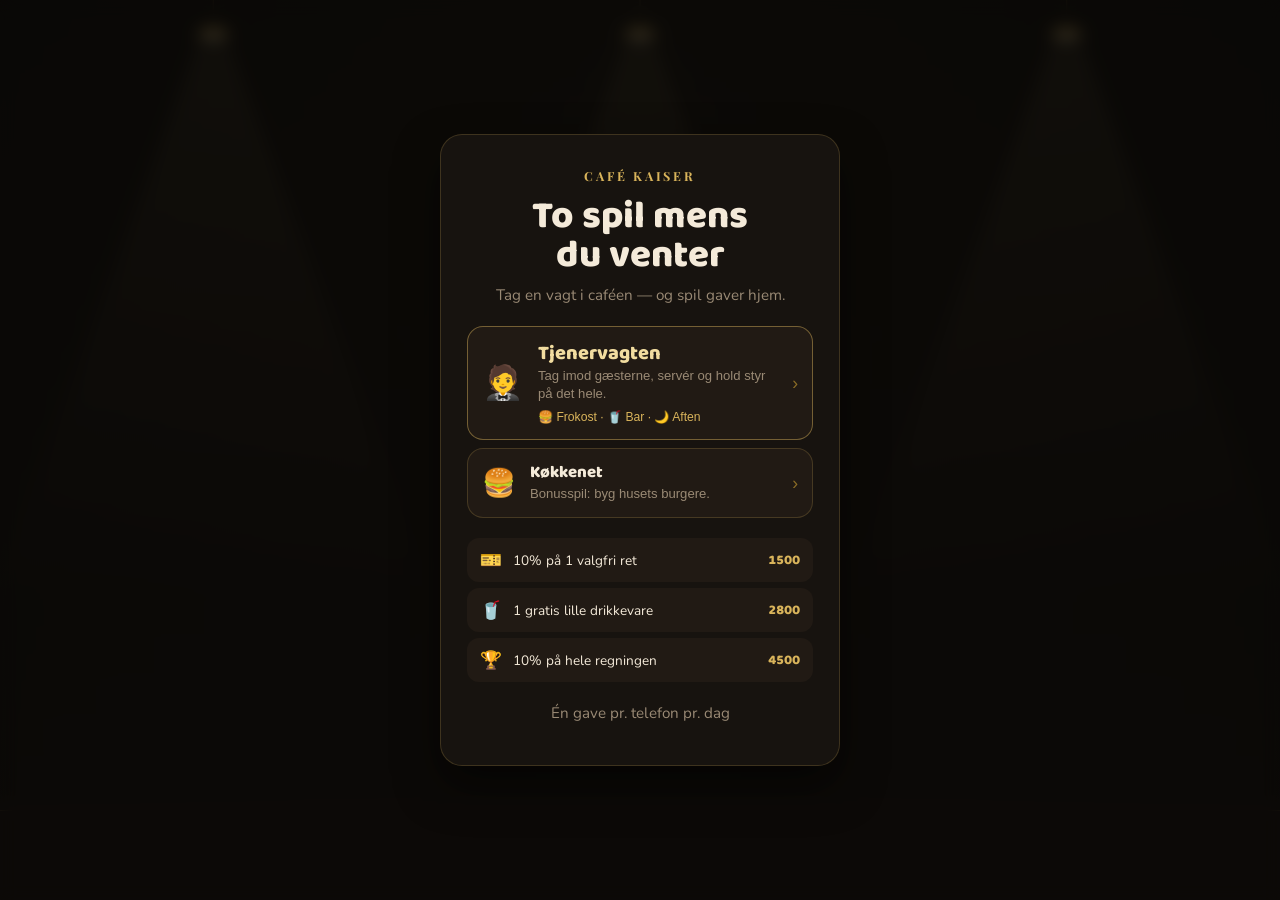
==== commit 8bca43f8: "Ryd op i designet Der var lagt lag på lag undervejs: penselstrøg, bladguld, vignette, guldramme, tæp" ====
--- a/spil.html
+++ b/spil.html
@@ -40,30 +40,37 @@
 <link href="https://fonts.googleapis.com/css2?family=Baloo+2:wght@500;600;700;800&family=Nunito:wght@600;700;800&family=Playfair+Display:wght@600;700&display=swap" rel="stylesheet">
 <style>
   /* ============================================================
-     CAFÉ KAISER — sort, guld og rust med maleri-detaljer
-     Navn, menu, niveauer og gaver skiftes i koden nederst i filen
+     CAFÉ KAISER — sort, guld og rust
+     Ét fladeniveau, én accentfarve, ét mellemrumssystem.
+     Guld betyder "her er der brug for dig". Rust betyder "det haster".
+     Alt andet holder sig i baggrunden.
      ============================================================ */
   :root{
-    --sort:        #0b0a09;   /* dyb sort baggrund */
-    --sort-lys:    #17130f;   /* løftet sort til kort og flader */
-    --guld:        #d9b45b;   /* guld */
-    --guld-lys:    #f2dda0;   /* lyst guld til tekst og highlights */
-    --guld-dyb:    #96762a;   /* mørkt guld til kanter og skygger */
-    --rust:        #b0522f;   /* rust */
-    --rust-lys:    #d97a4e;   /* lys rust */
-    --rust-dyb:    #7d3519;   /* dyb rust */
-    --creme:       #f6ecdb;   /* varm lys tekst */
-    --creme-daemp: #bfae95;   /* dæmpet tekst */
-
-    --display:"Baloo 2", system-ui, "Segoe UI Rounded", "Arial Rounded MT Bold", sans-serif;
-    --brand:"Playfair Display", Georgia, "Times New Roman", serif;
+    --sort:        #0d0b09;
+    --flade:       #17130f;
+    --flade-hoej:  #211a14;
+    --guld:        #d9b45b;
+    --guld-lys:    #f2dda0;
+    --guld-dyb:    #8a6c26;
+    --rust:        #b0522f;
+    --rust-lys:    #d97a4e;
+    --creme:       #f4ead9;
+    --daemp:       #9a8a75;
+    --linje:       rgba(217,180,91,.20);
+    --linje-staerk:rgba(217,180,91,.45);
+
+    --display:"Baloo 2", system-ui, "Segoe UI Rounded", sans-serif;
+    --brand:"Playfair Display", Georgia, serif;
     --body:"Nunito", system-ui, "Segoe UI", sans-serif;
-    --radius: 22px;
-    --skygge: 0 22px 48px rgba(0,0,0,.6);
-  }
-
-  *{box-sizing:border-box; -webkit-tap-highlight-color:transparent;}
-  html,body{margin:0; height:100%; overflow:hidden; overscroll-behavior:none;}
+
+    --r-lille: 12px;
+    --r: 16px;
+    --r-stor: 22px;
+    --skygge: 0 20px 44px rgba(0,0,0,.55);
+  }
+
+  *{ box-sizing:border-box; -webkit-tap-highlight-color:transparent; }
+  html,body{ margin:0; height:100%; overflow:hidden; overscroll-behavior:none; }
   body{
     font-family:var(--body);
     color:var(--creme);
@@ -83,153 +90,126 @@
     overflow:hidden;
   }
 
-  /* ---------- HUD ---------- */
+  /* ---------- HUD: én linje plus en tynd fremgangsstribe ---------- */
   .hud[hidden]{ display:none; }
   .hud{
     position:relative;
     z-index:3;
     display:flex;
-    flex-direction:column;
-    gap:7px;
-    padding:calc(env(safe-area-inset-top) + 8px) 10px 9px;
+    align-items:center;
+    gap:8px;
+    padding:calc(env(safe-area-inset-top) + 10px) 12px 12px;
     background:var(--sort);
-    box-shadow:0 10px 26px rgba(0,0,0,.55), inset 0 -1px 0 rgba(217,180,91,.42);
-  }
-
-  .hud__raekke{
+  }
+
+  .hud > *{ flex:0 0 auto; }
+  .vagt{
+    font-family:var(--display);
+    font-weight:700;
+    font-size:.9rem;
+    letter-spacing:.01em;
+    color:var(--creme);
+    white-space:nowrap;
+    overflow:hidden;
+    text-overflow:ellipsis;
+    max-width:38%;
+  }
+  .varer{
     display:flex;
     align-items:center;
-    gap:10px;
-  }
-
-  /* Fremgang mod næste gave */
+    gap:5px;
+    flex-shrink:1;
+    min-width:0;
+    overflow:hidden;
+    white-space:nowrap;
+    font-size:.95rem;
+    line-height:1;
+  }
+  .varer > span{ white-space:nowrap; }
+  .varer .tal{
+    font-family:var(--display);
+    font-weight:700;
+    font-size:.8rem;
+    color:var(--daemp);
+    margin-right:4px;
+  }
+  .ingrediens{
+    line-height:1;
+    opacity:.32;
+    filter:grayscale(1);
+    transition:opacity .18s ease, filter .18s ease, transform .18s ease;
+  }
+  .ingrediens.klar{ opacity:.22; transform:scale(.85); }
+  .ingrediens.naeste{ opacity:1; filter:none; transform:scale(1.18); }
+
+  .hud__spacer{ flex:1 1 auto; min-width:6px; }
+
+  .point{
+    font-family:var(--display);
+    font-weight:800;
+    font-size:1.25rem;
+    line-height:1;
+    color:var(--guld-lys);
+    font-variant-numeric:tabular-nums;
+    white-space:nowrap;
+    margin-left:4px;
+  }
+  .liv{ font-size:.8rem; letter-spacing:.5px; white-space:nowrap; }
+
+  .ikonknap{
+    width:36px; height:36px;
+    flex:0 0 auto;
+    display:grid; place-items:center;
+    font-size:1rem;
+    border-radius:var(--r-lille);
+    border:1px solid var(--linje);
+    background:transparent;
+    color:var(--creme);
+    cursor:pointer;
+  }
+  .ikonknap:active{ transform:scale(.94); }
+
   .fremgang{
+    position:absolute;
+    left:12px; right:12px; bottom:5px;
     display:flex;
     align-items:center;
-    gap:8px;
-  }
-  .niveauchip{
-    flex:0 0 auto;
-    padding:3px 9px;
-    border-radius:999px;
-    background:linear-gradient(180deg, var(--rust), var(--rust-dyb));
-    border:1px solid rgba(217,180,91,.45);
-    color:var(--guld-lys);
+    gap:7px;
+  }
+  .fremgang__niveau{
     font-family:var(--display);
-    font-weight:800;
-    font-size:.68rem;
-    letter-spacing:.06em;
-    text-transform:uppercase;
-    white-space:nowrap;
+    font-weight:700;
+    font-size:.62rem;
+    letter-spacing:.1em;
+    color:var(--daemp);
   }
   .bar{
     flex:1;
-    height:8px;
-    min-width:40px;
-    border-radius:999px;
-    background:rgba(246,236,219,.10);
-    border:1px solid rgba(217,180,91,.25);
+    height:3px;
+    border-radius:2px;
+    background:rgba(244,234,217,.10);
     overflow:hidden;
   }
   .bar__fyld{
     height:100%;
     width:0%;
-    border-radius:999px;
-    background:linear-gradient(90deg, var(--rust-lys), var(--guld-lys));
-    box-shadow:0 0 12px rgba(217,180,91,.55);
+    border-radius:2px;
+    background:var(--guld);
     transition:width .35s ease;
   }
-  .fremgang__tekst{
-    flex:0 0 auto;
-    font-size:.72rem;
+  .fremgang__maal{
+    font-size:.62rem;
     font-weight:700;
-    letter-spacing:.02em;
-    color:var(--creme-daemp);
+    color:var(--daemp);
+    font-variant-numeric:tabular-nums;
     white-space:nowrap;
   }
-
-  .opskrift{
-    flex:1;
-    min-width:0;
-    display:flex;
-    align-items:center;
-    gap:8px;
-    padding:8px 12px;
-    border-radius:999px;
-    background:rgba(217,180,91,.10);
-    border:1px solid rgba(217,180,91,.30);
-  }
-  .opskrift__navn{
-    font-family:var(--display);
-    font-weight:800;
-    font-size:.86rem;
-    letter-spacing:.02em;
-    color:var(--guld-lys);
-    white-space:nowrap;
-    overflow:hidden;
-    text-overflow:ellipsis;
-    max-width:46%;
-  }
-  .opskrift__liste{
-    display:flex;
-    gap:4px;
-    align-items:center;
-    flex:1;
-    min-width:0;
-    overflow:hidden;
-  }
-  .ingrediens{
-    font-size:clamp(1.05rem, 4.6vw, 1.5rem);
-    line-height:1;
-    filter:grayscale(.8);
-    opacity:.45;
-    transition:transform .18s ease, opacity .18s ease, filter .18s ease;
-  }
-  .ingrediens.klar{ filter:none; opacity:.38; transform:scale(.82); }
-  .ingrediens.naeste{
-    filter:none;
-    opacity:1;
-    animation:puls 1s ease-in-out infinite;
-  }
-  @keyframes puls{
-    0%,100%{ transform:scale(1); }
-    50%{ transform:scale(1.28); }
-  }
-
-  .hud__tal{
-    display:flex;
-    flex-direction:column;
-    align-items:flex-end;
-    line-height:1;
-    min-width:60px;
-  }
-  .point{
-    font-family:var(--display);
-    font-weight:800;
-    font-size:1.5rem;
-    color:var(--guld);
-    text-shadow:0 0 14px rgba(217,180,91,.35);
-  }
-  .liv{ font-size:.95rem; letter-spacing:1px; margin-top:3px; }
-
-  .ikonknap{
-    width:42px; height:42px;
-    flex:0 0 auto;
-    display:grid; place-items:center;
-    font-size:1.15rem;
-    border-radius:14px;
-    border:1px solid rgba(217,180,91,.30);
-    background:rgba(217,180,91,.10);
-    color:var(--creme);
-    cursor:pointer;
-  }
-  .ikonknap:active{ transform:scale(.94); }
 
   /* ---------- Spilleflade ---------- */
   .flade{ position:relative; flex:1; min-height:0; }
   canvas{ display:block; width:100%; height:100%; touch-action:none; }
 
-  /* ---------- Overlays ---------- */
+  /* ---------- Skærme ---------- */
   .overlay{
     position:absolute;
     inset:0;
@@ -237,435 +217,352 @@
     display:grid;
     place-items:center;
     padding:16px;
-    background:rgba(8,7,6,.78);
-    backdrop-filter:blur(10px);
+    background:rgba(8,7,6,.82);
+    backdrop-filter:blur(8px);
   }
   .overlay.skjult{ display:none; }
 
   .kort{
-    position:relative;
-    width:min(100%, 420px);
+    width:min(100%, 400px);
     max-height:100%;
     overflow-y:auto;
-    padding:24px 20px 22px;
-    border-radius:var(--radius);
-    background:
-      radial-gradient(120% 90% at 50% 0%, rgba(176,82,47,.22), transparent 62%),
-      linear-gradient(180deg, #1b1613, #0e0c0a);
-    border:1px solid rgba(217,180,91,.42);
-    box-shadow:var(--skygge), inset 0 0 0 1px rgba(217,180,91,.12);
+    padding:26px 22px 22px;
+    border-radius:var(--r-stor);
+    background:var(--flade);
+    border:1px solid var(--linje);
+    box-shadow:var(--skygge);
     color:var(--creme);
     text-align:center;
   }
 
   .maerke{
     display:inline-block;
-    padding:6px 16px;
-    border-radius:999px;
-    background:linear-gradient(180deg, var(--rust), var(--rust-dyb));
-    border:1px solid rgba(217,180,91,.55);
-    color:var(--guld-lys);
     font-family:var(--brand);
     font-weight:700;
-    font-size:.82rem;
-    letter-spacing:.16em;
+    font-size:.78rem;
+    letter-spacing:.22em;
     text-transform:uppercase;
+    color:var(--guld);
   }
 
   .kort h1{
     font-family:var(--display);
     font-weight:800;
-    font-size:clamp(1.9rem, 9vw, 2.7rem);
-    line-height:1;
-    margin:14px 0 6px;
-    color:var(--guld-lys);
-    text-shadow:0 2px 0 rgba(0,0,0,.5);
+    font-size:clamp(1.8rem, 8vw, 2.4rem);
+    line-height:1.02;
+    margin:10px 0 8px;
+    color:var(--creme);
+    text-wrap:balance;
   }
   .kort h2{
     font-family:var(--display);
     font-weight:800;
-    font-size:clamp(1.6rem, 7.5vw, 2.2rem);
+    font-size:clamp(1.5rem, 6.5vw, 2rem);
     line-height:1.05;
-    margin:12px 0 4px;
-    color:var(--guld-lys);
-  }
-  .kort p{ margin:0 0 12px; font-size:1rem; line-height:1.5; color:var(--creme-daemp); }
-
-  .regler{
-    list-style:none;
-    margin:16px 0 20px;
-    padding:0;
+    margin:8px 0 8px;
+    color:var(--creme);
+    text-wrap:balance;
+  }
+  .kort p{ margin:0 0 16px; font-size:.95rem; line-height:1.5; color:var(--daemp); }
+
+  /* ---------- Valg af spil ---------- */
+  .spilvalg{ display:grid; gap:8px; margin:20px 0; text-align:left; }
+  .spilkort{
+    display:flex;
+    align-items:center;
+    gap:14px;
+    width:100%;
+    padding:14px;
+    border-radius:var(--r);
+    background:var(--flade-hoej);
+    border:1px solid var(--linje);
+    color:var(--creme);
     text-align:left;
-    display:grid;
-    gap:8px;
-  }
+    cursor:pointer;
+    transition:border-color .12s ease, transform .08s ease;
+  }
+  .spilkort:active{ transform:scale(.99); }
+  .spilkort--stor{ border-color:var(--linje-staerk); }
+  .spilkort__ikon{ flex:0 0 auto; font-size:1.7rem; line-height:1; }
+  .spilkort--stor .spilkort__ikon{ font-size:2.1rem; }
+  .spilkort__tekst{ flex:1; min-width:0; }
+  .spilkort__tekst strong{
+    display:block;
+    font-family:var(--display);
+    font-weight:800;
+    font-size:1.05rem;
+    line-height:1.2;
+    color:var(--creme);
+  }
+  .spilkort--stor .spilkort__tekst strong{ font-size:1.25rem; color:var(--guld-lys); }
+  .spilkort__tekst span{
+    display:block;
+    margin-top:2px;
+    font-size:.82rem;
+    line-height:1.35;
+    color:var(--daemp);
+  }
+  .spilkort__baner{ margin-top:6px !important; color:var(--guld) !important; font-size:.76rem !important; }
+  .spilkort__pil{ flex:0 0 auto; color:var(--guld-dyb); font-size:1.1rem; }
+
+  /* ---------- Lister ---------- */
+  .regler{ list-style:none; margin:0 0 20px; padding:0; text-align:left; display:grid; gap:10px; }
   .regler li{
     display:flex;
-    align-items:center;
-    gap:10px;
-    padding:10px 12px;
-    border-radius:14px;
-    background:rgba(246,236,219,.05);
-    border:1px solid rgba(217,180,91,.18);
-    font-size:.95rem;
-    line-height:1.35;
-    color:var(--creme);
-  }
-  .regler li b{ color:var(--guld-lys); }
-  .regler .ikon{ font-size:1.4rem; flex:0 0 auto; }
-
-  /* Gaver */
-  .gaveliste{
-    display:grid;
-    gap:7px;
-    margin:0 0 20px;
-    text-align:left;
-  }
+    align-items:flex-start;
+    gap:11px;
+    font-size:.9rem;
+    line-height:1.4;
+    color:var(--daemp);
+  }
+  .regler li b{ color:var(--creme); font-weight:700; }
+  .regler .ikon{ font-size:1.1rem; flex:0 0 auto; line-height:1.3; }
+
+  .gaveliste{ display:grid; gap:6px; margin:0 0 20px; text-align:left; }
   .gavelinje{
     display:flex;
     align-items:center;
-    gap:10px;
+    gap:11px;
     padding:9px 12px;
-    border-radius:14px;
-    background:rgba(217,180,91,.06);
-    border:1px solid rgba(217,180,91,.22);
-  }
-  .gavelinje__ikon{ font-size:1.35rem; flex:0 0 auto; }
-  .gavelinje__tekst{ flex:1; min-width:0; font-size:.9rem; line-height:1.3; }
+    border-radius:var(--r-lille);
+    background:var(--flade-hoej);
+    border:1px solid transparent;
+  }
+  .gavelinje__ikon{ font-size:1.1rem; flex:0 0 auto; }
+  .gavelinje__tekst{ flex:1; min-width:0; font-size:.85rem; color:var(--creme); }
   .gavelinje__point{
     flex:0 0 auto;
     font-family:var(--display);
     font-weight:800;
-    font-size:.92rem;
+    font-size:.85rem;
     color:var(--guld);
-  }
-  .gavelinje--vundet{
-    background:rgba(217,180,91,.16);
-    border-color:rgba(217,180,91,.55);
-  }
-
-  .gavekort{
-    margin:0 0 14px;
-    padding:15px 14px;
-    border-radius:18px;
-    background:
-      radial-gradient(120% 100% at 50% 0%, rgba(217,180,91,.28), transparent 70%),
-      linear-gradient(180deg, #241a10, #140f0a);
-    border:1px solid rgba(217,180,91,.6);
-    box-shadow:0 0 30px rgba(217,180,91,.18) inset;
-  }
-  .gavekort__ikon{ font-size:2rem; line-height:1; }
-  .gavekort h3{
-    margin:8px 0 4px;
+    font-variant-numeric:tabular-nums;
+  }
+  .gavelinje--vundet{ border-color:var(--linje-staerk); }
+  .gavelinje--vundet .gavelinje__point{ color:var(--daemp); }
+
+  .eyebrow-menu{
+    margin:0 0 6px;
+    font-size:.64rem;
+    letter-spacing:.16em;
+    text-transform:uppercase;
+    color:var(--daemp);
+  }
+  .menukort{ display:grid; gap:6px; margin:0 0 4px; text-align:left; }
+  .menukort div{
+    padding:9px 12px;
+    border-radius:var(--r-lille);
+    background:var(--flade-hoej);
+    font-size:.78rem;
+    line-height:1.35;
+    color:var(--daemp);
+  }
+  .menukort b{
+    display:block;
+    font-family:var(--display);
+    font-weight:700;
+    font-size:.9rem;
+    color:var(--creme);
+    margin-bottom:1px;
+  }
+  .menukort em{ font-style:normal; }
+
+  /* ---------- Knapper ---------- */
+  .knap{
+    display:block;
+    width:100%;
+    padding:15px 18px;
+    border:0;
+    border-radius:var(--r);
+    background:var(--guld);
+    color:#1a1409;
     font-family:var(--display);
     font-weight:800;
-    font-size:1.3rem;
-    line-height:1.15;
-    color:var(--guld-lys);
-  }
-  .gavekort p{ margin:0 0 12px; font-size:.9rem; color:var(--creme-daemp); }
-  .kode{
-    display:inline-block;
-    padding:9px 16px;
-    border-radius:12px;
-    background:rgba(11,10,9,.72);
-    border:1px dashed rgba(217,180,91,.7);
+    font-size:1.1rem;
+    letter-spacing:.03em;
+    cursor:pointer;
+    transition:transform .08s ease, background .12s ease;
+  }
+  .knap:active{ transform:scale(.985); background:var(--guld-lys); }
+  .knap + .knap{ margin-top:8px; }
+  .knap--rolig{
+    background:transparent;
+    color:var(--daemp);
+    border:1px solid var(--linje);
+    font-size:.95rem;
+    font-weight:700;
+  }
+  .knap--rolig:active{ background:rgba(217,180,91,.08); }
+
+  /* ---------- Resultat ---------- */
+  .resultat{ display:flex; gap:8px; margin:0 0 18px; }
+  .resultat div{ flex:1; padding:12px 6px; border-radius:var(--r-lille); background:var(--flade-hoej); }
+  .resultat b{
+    display:block;
     font-family:var(--display);
     font-weight:800;
     font-size:1.5rem;
-    letter-spacing:.16em;
+    line-height:1;
+    color:var(--creme);
+    font-variant-numeric:tabular-nums;
+  }
+  .resultat span{
+    display:block;
+    margin-top:4px;
+    font-size:.62rem;
+    text-transform:uppercase;
+    letter-spacing:.12em;
+    color:var(--daemp);
+  }
+
+  /* ---------- Gaven ---------- */
+  .gavekort{
+    margin:0 0 16px;
+    padding:20px 16px;
+    border-radius:var(--r);
+    background:var(--flade-hoej);
+    border:1px solid var(--linje-staerk);
+  }
+  .gavekort__ikon{ font-size:1.8rem; line-height:1; }
+  .gavekort h3{
+    margin:8px 0 2px;
+    font-family:var(--display);
+    font-weight:800;
+    font-size:1.2rem;
+    line-height:1.2;
+    color:var(--guld-lys);
+    text-wrap:balance;
+  }
+  .gavekort p{ margin:0 0 14px; font-size:.85rem; color:var(--daemp); }
+  .kode{
+    display:inline-block;
+    padding:10px 18px;
+    border-radius:var(--r-lille);
+    background:var(--sort);
+    border:1px dashed var(--linje-staerk);
+    font-family:var(--display);
+    font-weight:800;
+    font-size:1.35rem;
+    letter-spacing:.18em;
     color:var(--guld-lys);
   }
   .gavekort small{
     display:block;
-    margin-top:10px;
+    margin-top:12px;
+    font-size:.72rem;
+    line-height:1.45;
+    color:var(--daemp);
+  }
+  .naeste-gave{
+    margin:0 0 16px;
+    padding:14px;
+    border-radius:var(--r-lille);
+    background:var(--flade-hoej);
+    font-size:.85rem;
+    line-height:1.45;
+    color:var(--daemp);
+  }
+  .naeste-gave b{ color:var(--creme); }
+
+  /* ---------- Nyhedsbrev ---------- */
+  .nyhedsbrev{
+    margin:0 0 16px;
+    padding:16px 14px;
+    border-radius:var(--r);
+    background:var(--flade-hoej);
+    border:1px solid var(--linje);
+    text-align:left;
+  }
+  .nyhedsbrev h4{
+    margin:0 0 4px;
+    font-family:var(--display);
+    font-weight:800;
+    font-size:1rem;
+    color:var(--creme);
+  }
+  .nyhedsbrev p{ margin:0 0 12px; font-size:.8rem; line-height:1.45; color:var(--daemp); }
+  .nyhedsbrev input[type="email"]{
+    width:100%;
+    padding:12px 14px;
+    border-radius:var(--r-lille);
+    border:1px solid var(--linje);
+    background:var(--sort);
+    color:var(--creme);
+    font-family:var(--body);
+    font-size:1rem;
+  }
+  .nyhedsbrev input[type="email"]:focus{ outline:2px solid var(--guld); outline-offset:1px; }
+  .nyhedsbrev label.samtykke{
+    display:flex;
+    gap:10px;
+    align-items:flex-start;
+    margin:12px 0 14px;
     font-size:.76rem;
     line-height:1.4;
-    color:var(--creme-daemp);
-  }
-  .naeste-gave{
-    margin:0 0 18px;
-    padding:12px;
-    border-radius:14px;
-    background:rgba(246,236,219,.05);
-    border:1px solid rgba(217,180,91,.2);
-    font-size:.9rem;
-    line-height:1.4;
-    color:var(--creme-daemp);
-  }
-  .naeste-gave b{ color:var(--guld-lys); }
-
-  .koder{
-    display:grid;
-    gap:8px;
-    margin:14px 0 6px;
-  }
+    color:var(--daemp);
+    cursor:pointer;
+  }
+  .nyhedsbrev input[type="checkbox"]{ flex:0 0 auto; width:19px; height:19px; margin:0; accent-color:var(--guld); }
+  .nyhedsbrev a{ color:var(--guld); }
+  .nyhedsbrev .fejl{ margin:10px 0 0; font-size:.76rem; color:var(--rust-lys); }
+  .nyhedsbrev--tak{ text-align:center; }
+
+  .koder{ display:grid; gap:6px; margin:14px 0 6px; }
   .koder div{
     display:flex;
     align-items:center;
     justify-content:space-between;
     gap:10px;
     padding:10px 12px;
-    border-radius:12px;
-    background:rgba(246,236,219,.05);
-    border:1px solid rgba(217,180,91,.22);
+    border-radius:var(--r-lille);
+    background:var(--flade-hoej);
     text-align:left;
-    font-size:.86rem;
+    font-size:.82rem;
+    color:var(--daemp);
   }
   .koder b{
     font-family:var(--display);
-    font-size:1.1rem;
-    letter-spacing:.12em;
+    font-size:1rem;
+    letter-spacing:.14em;
     color:var(--guld-lys);
   }
 
-  .knap{
-    display:block;
-    width:100%;
-    padding:16px 18px;
-    border:0;
-    border-radius:16px;
-    background:linear-gradient(180deg, var(--guld-lys), var(--guld));
-    color:#1a1409;
-    font-family:var(--display);
-    font-weight:800;
-    font-size:1.25rem;
-    letter-spacing:.04em;
-    cursor:pointer;
-    box-shadow:0 6px 0 var(--guld-dyb);
-    transition:transform .08s ease, box-shadow .08s ease;
-  }
-  .knap:active{ transform:translateY(4px); box-shadow:0 2px 0 var(--guld-dyb); }
-  .knap + .knap{ margin-top:10px; }
-  .knap--rolig{
-    background:transparent;
-    color:var(--creme);
-    border:1px solid rgba(217,180,91,.45);
-    box-shadow:0 6px 0 rgba(150,118,42,.35);
-    font-size:1.05rem;
-  }
-  .knap--rolig:active{ box-shadow:0 2px 0 rgba(150,118,42,.35); }
-
-  .resultat{
-    display:flex;
-    gap:10px;
-    margin:14px 0 16px;
-  }
-  .resultat div{
-    flex:1;
-    padding:12px 8px;
-    border-radius:16px;
-    background:rgba(246,236,219,.05);
-    border:1px solid rgba(217,180,91,.22);
-  }
-  .resultat b{
-    display:block;
-    font-family:var(--display);
-    font-size:1.7rem;
-    line-height:1;
-    color:var(--guld);
-  }
-  .resultat span{
-    font-size:.72rem;
-    text-transform:uppercase;
-    letter-spacing:.1em;
-    color:var(--creme-daemp);
-  }
-
-  .fod{
-    margin-top:26px;
-    font-size:.78rem;
-    color:var(--creme-daemp);
-    line-height:1.4;
-  }
-
-  /* Stor midtskærms-besked (fx "Værsgo!") */
+  .fod{ margin-top:16px; font-size:.72rem; color:var(--daemp); line-height:1.45; }
+
+  /* ---------- Beskeder midt på skærmen ---------- */
   .raab{
     position:absolute;
     left:50%;
-    top:38%;
+    top:34%;
     z-index:4;
-    transform:translate(-50%,-50%) scale(.6);
+    transform:translate(-50%,-50%) scale(.7);
+    max-width:88vw;
     font-family:var(--display);
     font-weight:800;
-    font-size:clamp(1.8rem, 9.5vw, 3.2rem);
+    font-size:clamp(1.6rem, 8vw, 2.6rem);
+    line-height:1.05;
+    text-align:center;
+    text-wrap:balance;
     color:var(--guld-lys);
-    text-shadow:
-      3px 0 0 #14100c, -3px 0 0 #14100c, 0 3px 0 #14100c, 0 -3px 0 #14100c,
-      2px 2px 0 #14100c, -2px 2px 0 #14100c, 2px -2px 0 #14100c, -2px -2px 0 #14100c,
-      0 12px 26px rgba(0,0,0,.65);
+    text-shadow:0 2px 18px rgba(0,0,0,.9), 0 0 3px rgba(13,11,9,.9);
     opacity:0;
     pointer-events:none;
-    white-space:nowrap;
-  }
-  .raab.vis{ animation:raab 1.1s ease-out forwards; }
+  }
+  .raab.vis{ animation:raab 1.1s cubic-bezier(.2,.8,.3,1) forwards; }
   @keyframes raab{
-    0%{ opacity:0; transform:translate(-50%,-50%) scale(.6) rotate(-4deg); }
-    22%{ opacity:1; transform:translate(-50%,-50%) scale(1.12) rotate(2deg); }
-    40%{ transform:translate(-50%,-50%) scale(1) rotate(0deg); }
-    100%{ opacity:0; transform:translate(-50%,-58%) scale(1); }
-  }
-
-  @media (min-height: 720px){
-    .kort{ padding:30px 26px 26px; }
-  }
-
-  /* ---------- Forside med de to spil ---------- */
-  .spilvalg{
-    display:grid;
-    gap:10px;
-    margin:18px 0 20px;
-    text-align:left;
-  }
-  .spilkort{
-    display:flex;
-    align-items:center;
-    gap:12px;
-    width:100%;
-    padding:14px;
-    border-radius:18px;
-    background:
-      radial-gradient(120% 120% at 0% 0%, rgba(176,82,47,.28), transparent 60%),
-      linear-gradient(180deg, #1d1713, #110d0a);
-    border:1px solid rgba(217,180,91,.35);
-    color:var(--creme);
-    text-align:left;
-    cursor:pointer;
-    transition:transform .1s ease, border-color .1s ease;
-  }
-  .spilkort:active{ transform:scale(.985); border-color:rgba(217,180,91,.75); }
-  .spilkort__ikon{
-    flex:0 0 auto;
-    width:52px; height:52px;
-    display:grid; place-items:center;
-    font-size:1.8rem;
-    border-radius:14px;
-    background:rgba(217,180,91,.12);
-    border:1px solid rgba(217,180,91,.3);
-  }
-  .spilkort__tekst{ flex:1; min-width:0; }
-  .spilkort__tekst strong{
-    display:block;
-    font-family:var(--display);
-    font-weight:800;
-    font-size:1.15rem;
-    line-height:1.15;
-    color:var(--guld-lys);
-  }
-  .spilkort__tekst span{
-    display:block;
-    margin-top:2px;
-    font-size:.86rem;
-    line-height:1.35;
-    color:var(--creme-daemp);
-  }
-  .spilkort__pil{ flex:0 0 auto; color:var(--guld); font-size:1.2rem; }
-  .spilkort--stor{ padding:16px 14px; border-color:rgba(217,180,91,.55); }
-  .spilkort--stor .spilkort__ikon{ width:60px; height:60px; font-size:2.1rem; }
-  .spilkort--stor .spilkort__tekst strong{ font-size:1.3rem; }
-  .spilkort__baner{
-    display:block;
-    margin-top:5px;
-    font-size:.78rem;
-    letter-spacing:.02em;
-    color:var(--guld);
-  }
-  .spilkort--lille .spilkort__ikon{ width:44px; height:44px; font-size:1.4rem; }
-  .spilkort--lille .spilkort__tekst strong{ font-size:1rem; }
-
-  /* Nyhedsbrev */
-  .nyhedsbrev{
-    margin:0 0 18px;
-    padding:16px 14px;
-    border-radius:18px;
-    background:rgba(246,236,219,.05);
-    border:1px solid rgba(217,180,91,.28);
-    text-align:left;
-  }
-  .nyhedsbrev h4{
-    margin:0 0 4px;
-    font-family:var(--display);
-    font-weight:800;
-    font-size:1.05rem;
-    color:var(--guld-lys);
-  }
-  .nyhedsbrev p{ margin:0 0 12px; font-size:.84rem; line-height:1.4; color:var(--creme-daemp); }
-  .nyhedsbrev input[type="email"]{
-    width:100%;
-    padding:12px 14px;
-    border-radius:12px;
-    border:1px solid rgba(217,180,91,.35);
-    background:rgba(11,10,9,.6);
-    color:var(--creme);
-    font-family:var(--body);
-    font-size:1rem;
-  }
-  .nyhedsbrev input[type="email"]:focus{
-    outline:2px solid var(--guld);
-    outline-offset:1px;
-  }
-  .nyhedsbrev label.samtykke{
-    display:flex;
-    gap:9px;
-    align-items:flex-start;
-    margin:11px 0 13px;
-    font-size:.78rem;
-    line-height:1.35;
-    color:var(--creme-daemp);
-    cursor:pointer;
-  }
-  .nyhedsbrev input[type="checkbox"]{
-    flex:0 0 auto;
-    width:20px; height:20px;
-    margin:1px 0 0;
-    accent-color:var(--guld);
-  }
-  .nyhedsbrev .knap{ font-size:1rem; padding:13px 16px; }
-  .nyhedsbrev a{ color:var(--guld); }
-  .nyhedsbrev .fejl{ margin:8px 0 0; font-size:.78rem; color:var(--rust-lys); }
-  .nyhedsbrev--tak{ text-align:center; }
-
-  .sovselinje{
-    margin:-4px 0 14px;
-    font-size:.84rem;
-    line-height:1.4;
-    color:var(--creme-daemp);
-  }
-
-  /* Menuen over burgerne på reglerskærmen */
-  .eyebrow-menu{
-    margin:0 0 2px;
-    font-size:.7rem;
-    letter-spacing:.14em;
-    text-transform:uppercase;
-    color:var(--creme-daemp);
-  }
-  .menukort{
-    display:grid;
-    gap:8px;
-    margin:0 0 18px;
-    text-align:left;
-  }
-  .menukort div{
-    padding:8px 11px;
-    border-radius:12px;
-    background:rgba(246,236,219,.05);
-    border:1px solid rgba(217,180,91,.18);
-    font-size:.78rem;
-    line-height:1.3;
-  }
-  .menukort b{
-    display:block;
-    font-family:var(--display);
-    font-size:.95rem;
-    color:var(--guld-lys);
-  }
-  .menukort em{ font-style:normal; color:var(--creme-daemp); }
-
-  /* Lange opskrifter i HUD'en må fylde mindre */
-  .opskrift__liste[data-lang="5"] .ingrediens,
-  .opskrift__liste[data-lang="6"] .ingrediens{
-    font-size:clamp(.88rem, 3.7vw, 1.2rem);
+    0%{ opacity:0; transform:translate(-50%,-50%) scale(.7); }
+    18%{ opacity:1; transform:translate(-50%,-50%) scale(1.04); }
+    35%{ transform:translate(-50%,-50%) scale(1); }
+    100%{ opacity:0; transform:translate(-50%,-64%) scale(1); }
+  }
+
+  @media (prefers-reduced-motion: reduce){
+    .raab.vis{ animation-duration:.5s; }
+    .bar__fyld{ transition:none; }
+  }
+
+  @media (min-height: 760px){
+    .kort{ padding:30px 26px 24px; }
   }
 </style>
 </head>
@@ -673,23 +570,18 @@
 <div id="app">
 
   <header class="hud">
-    <div class="hud__raekke">
-      <div class="opskrift">
-        <span class="opskrift__navn" id="opskriftNavn">Klar?</span>
-        <span class="opskrift__liste" id="opskriftListe"></span>
-      </div>
-      <div class="hud__tal">
-        <span class="point" id="point">0</span>
-        <span class="liv" id="liv">❤️❤️❤️</span>
-      </div>
-      <button class="ikonknap" id="lydKnap" type="button" aria-label="Lyd til/fra">🔇</button>
-      <button class="ikonknap" id="pauseKnap" type="button" aria-label="Pause">⏸</button>
-    </div>
+    <span class="vagt" id="opskriftNavn">Klar?</span>
+    <span class="varer" id="opskriftListe"></span>
+    <span class="hud__spacer"></span>
+    <span class="point" id="point">0</span>
+    <span class="liv" id="liv">❤️❤️❤️</span>
+    <button class="ikonknap" id="lydKnap" type="button" aria-label="Lyd til/fra">🔇</button>
+    <button class="ikonknap" id="pauseKnap" type="button" aria-label="Pause">⏸</button>
 
     <div class="fremgang">
-      <span class="niveauchip" id="niveauChip">Niveau 1</span>
+      <span class="fremgang__niveau" id="niveauChip">1</span>
       <div class="bar"><div class="bar__fyld" id="barFyld"></div></div>
-      <span class="fremgang__tekst" id="fremgangTekst">🎫 1500</span>
+      <span class="fremgang__maal" id="fremgangTekst">🎫 1500</span>
     </div>
   </header>
 
@@ -797,7 +689,7 @@
      ============================================================ */
   const CAFE = {
     navn: 'Café Kaiser',
-    slogan: 'Prøv køkkenet og gulvet — og spil gaver hjem.',
+    slogan: 'Tag en vagt i caféen — og spil gaver hjem.',
     kodeSalt: 'kaiser-2026',                 // ← skift denne, og alle gavekoder skifter
   };
 
@@ -885,10 +777,11 @@
       spillerMå:['station'], bakke:2, tillæg:1,
       tekst:'Du står bag baren og laver drikkevarerne. Kollegaen tager imod gæsterne og henter dem på hylden.' },
 
-    { navn:'Aftenvagt',   ikon:'🌙', harMad:true,  harDrikke:true,  ankomst:6.4, tål:25, borde:4, madtid:6.5, hældetid:1.8,
-      hjælper:{ sætter:true, tager:true, leverer:false, kasserer:true, nødhjælp:2 },
+    { navn:'Aftenvagt',   ikon:'🤒', harMad:true,  harDrikke:true,  ankomst:7.5, tål:32, borde:3, madtid:6.0, hældetid:1.6,
+      hjælper:null,
       spillerMå:['bord','luge','station'], bakke:3, tillæg:1.3,
-      tekst:'Fuldt hus. Kollegaen tager imod og tager bestillingerne — du laver drikkevarer, henter mad og serverer. Til gengæld får du den store bakke og aftentillæg på alle point.' },
+      besked:'Sygemelding! 🤒',
+      tekst:'Der er kommet en sygemelding, og I er underbemandet. Ét bord er lukket, og alt andet er dit: døren, bestillingerne, baren, køkkenet og betalingen. Til gengæld får du den store bakke og aftentillæg på alle point.' },
   ];
 
   const DRIKKE = [
@@ -1161,7 +1054,7 @@
   function opdaterHUD(){
     elPoint.textContent = kerne.point;
     elLiv.textContent = '❤️'.repeat(Math.max(0, kerne.liv)) + '🖤'.repeat(Math.max(0, 3 - kerne.liv));
-    elNiveauChip.textContent = 'Niveau ' + (kerne.niveau + 1);
+    if (elNiveauChip) elNiveauChip.textContent = 'N' + (kerne.niveau + 1);
 
     const næste = GAVER[kerne.gaveTrin + 1];
     if (næste){
@@ -1201,68 +1094,36 @@
   let bgLærred = null;
   let bgType = null;
 
-  /* Fælles malerisk bund: farvefelter, penselstrøg og bladguld */
-  function malLærred(g, r){
+  /* Rolig bund: mørk flade og ét varmt lys. Baggrunden skal ikke ses —
+     den skal lade brikkerne på bordet træde frem. */
+  function malBund(g){
     const bund = g.createLinearGradient(0, 0, 0, H);
-    bund.addColorStop(0,    '#100d0b');
-    bund.addColorStop(0.55, '#1a1410');
-    bund.addColorStop(1,    '#241a13');
+    bund.addColorStop(0,    '#0b0a08');
+    bund.addColorStop(0.55, '#14100c');
+    bund.addColorStop(1,    '#1b1511');
     g.fillStyle = bund;
     g.fillRect(0, 0, B, H);
 
-    for (let i = 0; i < 7; i++){
-      const x = r() * B, y = r() * H;
-      const rad = (0.28 + r() * 0.45) * Math.max(B, H) * 0.5;
-      const felt = g.createRadialGradient(x, y, rad * 0.05, x, y, rad);
-      felt.addColorStop(0, r() < 0.55 ? 'rgba(176, 82, 47, .16)' : 'rgba(150, 118, 42, .13)');
-      felt.addColorStop(1, 'rgba(0,0,0,0)');
-      g.fillStyle = felt;
-      g.fillRect(0, 0, B, H);
-    }
-
-    const strøg = Math.round((B * H) / 9000);
-    const palet = ['#b0522f','#7d3519','#96762a','#d9b45b','#2a1d15','#5a2f18'];
-    for (let i = 0; i < strøg; i++){
-      const x = r() * B, y = r() * H;
-      const l = (0.18 + r() * 0.42) * Math.max(B, H) * 0.5;
-      const t = (1.2 + r() * 2.4) * Math.max(5, Math.min(B, H) * 0.02);
-      g.save();
-      g.translate(x, y);
-      g.rotate((r() - 0.5) * 0.7 + (r() < 0.35 ? Math.PI / 2 : 0));
-      g.globalAlpha = 0.025 + r() * 0.05;
-      g.fillStyle = palet[Math.floor(r() * palet.length)];
-      g.beginPath(); g.ellipse(0, 0, l / 2, t / 2, 0, 0, Math.PI * 2); g.fill();
-      g.globalAlpha = 0.02 + r() * 0.035;
-      g.fillStyle = '#d9b45b';
-      g.beginPath(); g.ellipse(0, -t * 0.22, l / 2.4, t / 7, 0, 0, Math.PI * 2); g.fill();
-      g.restore();
-    }
-
-    for (let i = 0; i < strøg * 2.2; i++){
-      g.globalAlpha = 0.05 + r() * 0.14;
-      g.fillStyle = r() < 0.7 ? '#d9b45b' : '#f2dda0';
-      const st = 0.8 + r() * 1.6;
-      g.fillRect(r() * B, r() * H, st, st);
-    }
-    g.globalAlpha = 1;
-    return strøg;
-  }
-
-  function guldRamme(g){
-    g.strokeStyle = 'rgba(217, 180, 91, .38)';
-    g.lineWidth = 2;
-    g.strokeRect(7, 7, B - 14, H - 14);
-    g.strokeStyle = 'rgba(217, 180, 91, .18)';
-    g.lineWidth = 1;
-    g.strokeRect(13, 13, B - 26, H - 26);
-  }
-
-  function vignet(g){
-    const vig = g.createRadialGradient(B / 2, H * 0.45, Math.min(B, H) * 0.25, B / 2, H * 0.5, Math.max(B, H) * 0.78);
-    vig.addColorStop(0, 'rgba(0,0,0,0)');
-    vig.addColorStop(1, 'rgba(0,0,0,.62)');
-    g.fillStyle = vig;
+    const lys = g.createRadialGradient(B / 2, H * 0.10, 10, B / 2, H * 0.10, Math.max(B, H) * 0.85);
+    lys.addColorStop(0, 'rgba(217, 180, 91, .10)');
+    lys.addColorStop(1, 'rgba(217, 180, 91, 0)');
+    g.fillStyle = lys;
     g.fillRect(0, 0, B, H);
+  }
+
+  function hårlinje(g, y, styrke = 0.18){
+    g.fillStyle = 'rgba(217, 180, 91, ' + styrke + ')';
+    g.fillRect(0, y, B, 1);
+  }
+
+  function skiltetekst(g, tekst, x, y, størrelse, farve){
+    g.save();
+    g.textAlign = 'center';
+    g.textBaseline = 'middle';
+    g.font = '700 ' + størrelse + 'px "Playfair Display", Georgia, serif';
+    g.fillStyle = farve;
+    g.fillText(tekst, x, y);
+    g.restore();
   }
 
   function tegnBaggrund(){
@@ -1282,15 +1143,14 @@
 
   function tegnEffekter(){
     ctx.save();
-    ctx.font = '800 ' + Math.max(16, B * 0.05) + 'px "Baloo 2", system-ui, sans-serif';
+    ctx.font = '800 ' + Math.max(14, B * 0.042) + 'px "Baloo 2", system-ui, sans-serif';
     kerne.effekter.forEach(e => {
       ctx.globalAlpha = Math.max(0, e.liv);
-      ctx.lineWidth = 4;
-      ctx.strokeStyle = 'rgba(12,10,8,.85)';
+      ctx.shadowColor = 'rgba(11,10,8,.9)';
+      ctx.shadowBlur = 8;
       ctx.fillStyle = e.farve;
-      const ex = e.x * B, ey = (e.y - (1 - e.liv) * 0.12) * H;
-      ctx.strokeText(e.tekst, ex, ey);
-      ctx.fillText(e.tekst, ex, ey);
+      ctx.fillText(e.tekst, e.x * B, (e.y - (1 - e.liv) * 0.10) * H);
+      ctx.shadowBlur = 0;
     });
     ctx.restore();
 
@@ -1343,71 +1203,42 @@
      SPIL 1 — KØKKENET: byg burgeren
      ============================================================ */
   function malKøkken(g){
-    const r = frø(20240823);
-    malLærred(g, r);
-
-    // Hængelamper med varmt guldlys
+    malBund(g);
+
+    // Tre lyskegler over disken — kun antydet
     for (let i = 0; i < 3; i++){
       const x = B * (0.5 / 3 + i / 3);
-      const snorH = H * 0.045;
-      const kegle = g.createLinearGradient(x, snorH, x, H * 0.72);
-      kegle.addColorStop(0,   'rgba(242, 221, 160, .30)');
-      kegle.addColorStop(0.5, 'rgba(217, 180, 91, .10)');
-      kegle.addColorStop(1,   'rgba(217, 180, 91, 0)');
+      const top = H * 0.03;
+      const kegle = g.createLinearGradient(x, top, x, H * 0.66);
+      kegle.addColorStop(0,   'rgba(242, 221, 160, .16)');
+      kegle.addColorStop(1,   'rgba(242, 221, 160, 0)');
       g.fillStyle = kegle;
       g.beginPath();
-      g.moveTo(x - 15, snorH + 10);
-      g.lineTo(x + 15, snorH + 10);
-      g.lineTo(x + B * 0.19, H * 0.72);
-      g.lineTo(x - B * 0.19, H * 0.72);
+      g.moveTo(x - 13, top + 8);
+      g.lineTo(x + 13, top + 8);
+      g.lineTo(x + B * 0.17, H * 0.66);
+      g.lineTo(x - B * 0.17, H * 0.66);
       g.closePath();
       g.fill();
 
-      g.strokeStyle = 'rgba(217, 180, 91, .45)';
-      g.lineWidth = 2;
-      g.beginPath(); g.moveTo(x, 0); g.lineTo(x, snorH); g.stroke();
-
-      const skærm = g.createLinearGradient(x - 22, snorH, x + 22, snorH + 12);
-      skærm.addColorStop(0, '#96762a');
-      skærm.addColorStop(0.45, '#f2dda0');
-      skærm.addColorStop(1, '#96762a');
-      g.fillStyle = skærm;
+      g.strokeStyle = 'rgba(217, 180, 91, .30)';
+      g.lineWidth = 1;
+      g.beginPath(); g.moveTo(x, 0); g.lineTo(x, top); g.stroke();
+
+      g.fillStyle = '#c8a24a';
       g.beginPath();
-      g.moveTo(x - 23, snorH + 13); g.lineTo(x + 23, snorH + 13);
-      g.lineTo(x + 11, snorH); g.lineTo(x - 11, snorH);
+      g.moveTo(x - 19, top + 9); g.lineTo(x + 19, top + 9);
+      g.lineTo(x + 9, top); g.lineTo(x - 9, top);
       g.closePath(); g.fill();
-
-      g.fillStyle = '#fff3cf';
-      g.beginPath(); g.ellipse(x, snorH + 14, 14, 4.5, 0, 0, Math.PI * 2); g.fill();
+      g.fillStyle = '#ffeec4';
+      g.beginPath(); g.ellipse(x, top + 10, 11, 3, 0, 0, Math.PI * 2); g.fill();
     }
 
-    vignet(g);
-
-    // Disken forneden: rustfarvet marmor med guldkant
-    const dY = H * 0.905;
-    const disk = g.createLinearGradient(0, dY, 0, H);
-    disk.addColorStop(0, '#7d3519');
-    disk.addColorStop(1, '#3d1c0e');
-    g.fillStyle = disk;
+    // Disken forneden
+    const dY = H * 0.90;
+    g.fillStyle = '#241811';
     g.fillRect(0, dY, B, H - dY);
-    for (let i = 0; i < 26; i++){
-      g.globalAlpha = 0.05 + r() * 0.10;
-      g.fillStyle = r() < 0.5 ? '#d9b45b' : '#c06a3f';
-      g.save();
-      g.translate(r() * B, dY + r() * (H - dY));
-      g.rotate((r() - 0.5) * 0.5);
-      g.fillRect(0, 0, 20 + r() * 90, 1.5 + r() * 2);
-      g.restore();
-    }
-    g.globalAlpha = 1;
-    const kant = g.createLinearGradient(0, 0, B, 0);
-    kant.addColorStop(0, '#96762a');
-    kant.addColorStop(0.5, '#f2dda0');
-    kant.addColorStop(1, '#96762a');
-    g.fillStyle = kant;
-    g.fillRect(0, dY - 3, B, 4);
-
-    guldRamme(g);
+    hårlinje(g, dY, 0.32);
   }
 
   const køkken = {
@@ -1453,7 +1284,6 @@
 
     hud(){
       elOpskriftNavn.textContent = this.burger ? this.burger.ikon : '';
-      elOpskriftNavn.style.maxWidth = '';
       elOpskriftListe.dataset.lang = this.burger ? this.burger.dele.length : 0;
       elOpskriftListe.innerHTML = '';
       if (!this.burger) return;
@@ -1653,163 +1483,76 @@
   /* ============================================================
      TJENERVAGTEN — tre vagter i træk: frokost, bar og aften
      ============================================================ */
+  /* ---------- Gulvets mål ----------
+     Lodret læses skærmen som en café: arbejdsrækken øverst, bartenderens plads
+     under den, afhentningshylden derunder, gulvet i midten og døren nederst. */
+  const ARBEJDS_Y  = 0.085;
+  const BARLINJE   = 0.175;
+  const HYLDEPLADS = { x:0.5, y:0.26 };
+  const HVILE      = { x:0.5, y:0.76 };
+  const LUGE       = { x:0.5, y:ARBEJDS_Y };
+  const STATIONER  = [
+    { x:0.25, y:ARBEJDS_Y, drik:0 },
+    { x:0.50, y:ARBEJDS_Y, drik:1 },
+    { x:0.75, y:ARBEJDS_Y, drik:2 },
+  ];
   const BORDPLADSER = [
-    { x:0.27, y:0.45 }, { x:0.73, y:0.45 },
-    { x:0.27, y:0.70 }, { x:0.73, y:0.70 },
+    { x:0.28, y:0.40 }, { x:0.72, y:0.40 },
+    { x:0.28, y:0.62 }, { x:0.72, y:0.62 },
   ];
-  const LUGE = { x:0.5, y:0.10 };
-  const DØR  = { x:0.5, y:0.905 };
-  const STATIONER = [
-    { x:0.20, y:0.235, drik:0 },
-    { x:0.50, y:0.235, drik:1 },
-    { x:0.80, y:0.235, drik:2 },
-  ];
+  const DØR = { x:0.5, y:0.87 };
+
+  // Man stiller sig ved siden af bordet, så figuren ikke dækker gæsten
+  const vedBord = (i) => ({ x: BORDPLADSER[i].x, y: BORDPLADSER[i].y + 0.055 });
+
+  let FLISER = [LUGE];
+
+  /* Arbejdsrækken fordeles jævnt efter, hvad vagten har brug for.
+     Rækken ligger fast under hele vagten, så man kan lære, hvor tingene er. */
+  function sætLayout(b){
+    const fliser = [];
+    if (b.harMad) fliser.push(LUGE);
+    if (b.harDrikke) fliser.push(STATIONER[0], STATIONER[1], STATIONER[2]);
+    if (!fliser.length) fliser.push(LUGE);
+    fliser.forEach((f, i) => { f.x = (i + 0.5) / fliser.length; f.y = ARBEJDS_Y; });
+    FLISER = fliser;
+  }
 
   const BOBLER = { bestille:'🙋', venter:'⏳', spiser:'😋', betale:'💳' };
 
   function malGulv(g, bane){
-    const r = frø(7112024 + bane * 97);
-    malLærred(g, r);
-
-    // Parketgulv
-    const gulvY = H * 0.28;
-    g.save();
-    g.globalAlpha = 0.5;
-    for (let y = gulvY; y < H; y += Math.max(26, H * 0.055)){
-      g.strokeStyle = 'rgba(217,180,91,.07)';
-      g.lineWidth = 1;
-      g.beginPath(); g.moveTo(0, y); g.lineTo(B, y); g.stroke();
+    malBund(g);
+
+    // Arbejdsområdet foroven
+    const bånd = H * 0.15;
+    g.fillStyle = '#15110d';
+    g.fillRect(0, 0, B, bånd);
+    hårlinje(g, bånd, 0.30);
+
+    // Hylden, hvor kollegaen henter
+    if (BANER[bane].hjælper && BANER[bane].hjælper.leverer){
+      const hy = HYLDEPLADS.y * H;
+      g.fillStyle = 'rgba(217,180,91,.05)';
+      g.fillRect(B * 0.18, hy - H * 0.035, B * 0.64, H * 0.07);
+      g.fillStyle = 'rgba(217,180,91,.22)';
+      g.fillRect(B * 0.18, hy + H * 0.035, B * 0.64, 1);
+      skiltetekst(g, 'A F H E N T N I N G', B / 2, hy - H * 0.048,
+                  Math.max(8, B * 0.022), 'rgba(154,138,117,.75)');
     }
-    for (let x = 0; x < B; x += Math.max(30, B * 0.14)){
-      g.strokeStyle = 'rgba(217,180,91,.05)';
-      g.beginPath(); g.moveTo(x, gulvY); g.lineTo(x, H); g.stroke();
-    }
-    g.restore();
-
-    const b = BANER[bane];
-    const lugeH = H * 0.155;
-    g.textAlign = 'center';
-    g.textBaseline = 'middle';
-
-    // Bagvæggen: køkkenluge, barhylde eller begge
-    const væg = g.createLinearGradient(0, 0, 0, lugeH);
-    væg.addColorStop(0, '#241a12');
-    væg.addColorStop(1, '#120d0a');
-    g.fillStyle = væg;
-    g.fillRect(0, 0, B, lugeH);
-
-    const skær = g.createLinearGradient(0, lugeH * 0.25, 0, lugeH * 1.9);
-    skær.addColorStop(0, 'rgba(242,221,160,.22)');
-    skær.addColorStop(1, 'rgba(242,221,160,0)');
-    g.fillStyle = skær;
-    g.fillRect(0, lugeH * 0.25, B, lugeH * 1.7);
-
-    const kant = g.createLinearGradient(0, 0, B, 0);
-    kant.addColorStop(0, '#96762a'); kant.addColorStop(0.5, '#f2dda0'); kant.addColorStop(1, '#96762a');
-    g.fillStyle = kant;
-    g.fillRect(0, lugeH - 5, B, 5);
-
-    g.fillStyle = 'rgba(242,221,160,.75)';
-    g.font = '700 ' + Math.max(11, B * 0.03) + 'px "Playfair Display", Georgia, serif';
-    g.fillText(b.harMad ? 'K Ø K K E N' : 'B A R E N', B / 2, lugeH * 0.24);
-
-    if (b.harMad){
-      g.font = Math.round(Math.min(B, H) * 0.075) + 'px ' + EMOJI_SKRIFT;
-      g.globalAlpha = 0.9;
-      g.fillText('👨‍🍳', B * 0.13, lugeH * 0.68);
-      g.globalAlpha = 0.75;
-      g.font = Math.round(Math.min(B, H) * 0.05) + 'px ' + EMOJI_SKRIFT;
-      g.fillText('🔔', B * 0.87, lugeH * 0.72);
-      g.globalAlpha = 1;
-    } else {
-      // Flasker og glas på hylden bag baren
-      g.globalAlpha = 0.7;
-      g.font = Math.round(Math.min(B, H) * 0.05) + 'px ' + EMOJI_SKRIFT;
-      ['🫙','🍶','🧉','🫗','🍯','🧊'].forEach((e, i) => {
-        g.fillText(e, B * (0.12 + i * 0.152), lugeH * 0.68);
-      });
-      g.globalAlpha = 1;
-    }
-    g.fillStyle = 'rgba(217,180,91,.18)';
-    g.fillRect(B * 0.22, lugeH * 0.93, B * 0.56, 3);
-
-    // Bardisken med stationerne
-    if (b.harDrikke){
-      const bY = H * 0.185, bH = H * 0.10;
-      const disk = g.createLinearGradient(0, bY, 0, bY + bH);
-      disk.addColorStop(0, '#4a2c19');
-      disk.addColorStop(1, '#241509');
-      g.fillStyle = disk;
-      rundRektG(g, B * 0.04, bY, B * 0.92, bH, 14);
-      g.fill();
-      g.strokeStyle = 'rgba(217,180,91,.45)';
-      g.lineWidth = 2;
-      g.stroke();
-      g.fillStyle = 'rgba(242,221,160,.5)';
-      g.fillRect(B * 0.04, bY, B * 0.92, 2);
-    }
-
-    // Tæppe under bordene
-    g.save();
-    const tæppe = g.createRadialGradient(B / 2, H * 0.58, 10, B / 2, H * 0.58, B * 0.5);
-    tæppe.addColorStop(0, 'rgba(176,82,47,.10)');
-    tæppe.addColorStop(1, 'rgba(176,82,47,0)');
-    g.fillStyle = tæppe;
-    g.beginPath(); g.ellipse(B / 2, H * 0.58, B * 0.44, H * 0.21, 0, 0, Math.PI * 2); g.fill();
-    g.strokeStyle = 'rgba(217,180,91,.10)';
-    g.lineWidth = 2;
-    g.stroke();
-    g.restore();
-
-    // Pynt
-    g.save();
-    g.font = Math.round(Math.min(B, H) * 0.08) + 'px ' + EMOJI_SKRIFT;
-    g.globalAlpha = 0.85;
-    g.fillText('🪴', B * 0.08, H * 0.83);
-    g.fillText('🪴', B * 0.92, H * 0.83);
-    g.globalAlpha = 0.45;
-    g.font = Math.round(Math.min(B, H) * 0.06) + 'px ' + EMOJI_SKRIFT;
-    g.fillText(bane === 1 ? '🕯️' : '🖼️', B * 0.09, H * 0.36);
-    g.fillText(bane === 1 ? '🕯️' : '🖼️', B * 0.91, H * 0.36);
-    g.restore();
-
-    // Døren
-    const dørY = H * 0.955;
-    const dør = g.createLinearGradient(0, dørY, 0, H);
-    dør.addColorStop(0, '#2a1c12');
-    dør.addColorStop(1, '#120c08');
-    g.fillStyle = dør;
-    g.fillRect(0, dørY, B, H - dørY);
-    g.fillStyle = 'rgba(217,180,91,.5)';
-    g.fillRect(0, dørY, B, 2);
-    g.fillStyle = 'rgba(242,221,160,.65)';
-    g.font = '700 ' + Math.max(9, B * 0.026) + 'px "Playfair Display", Georgia, serif';
-    g.fillText('V E L K O M M E N', B / 2, (dørY + H) / 2 + 1);
-
-    const dørLys = g.createLinearGradient(0, dørY, 0, H * 0.78);
-    dørLys.addColorStop(0, 'rgba(242,221,160,.14)');
-    dørLys.addColorStop(1, 'rgba(242,221,160,0)');
-    g.fillStyle = dørLys;
-    g.fillRect(B * 0.2, H * 0.78, B * 0.6, dørY - H * 0.78);
-
-    vignet(g);
-    guldRamme(g);
-  }
-
-  function rundRektG(g, x, y, b, h, r){
-    const rr = Math.min(r, b / 2, h / 2);
-    g.beginPath();
-    g.moveTo(x + rr, y);
-    g.arcTo(x + b, y, x + b, y + h, rr);
-    g.arcTo(x + b, y + h, x, y + h, rr);
-    g.arcTo(x, y + h, x, y, rr);
-    g.arcTo(x, y, x + b, y, rr);
-    g.closePath();
-  }
-
-  const BARLINJE = 0.155;                    // hvor bartenderen står bag disken
-  const HYLDEPLADS = { x:0.5, y:0.335 };     // hvor kollegaen henter færdige drikkevarer
-  const HVILE = { x:0.5, y:0.80 };           // kollegaens plads, når der ikke er noget
+
+    // Blødt lys over spisesalen, så gulvet ikke står som en sort flade
+    const sal = g.createRadialGradient(B / 2, H * 0.50, 10, B / 2, H * 0.50, B * 0.75);
+    sal.addColorStop(0, 'rgba(217, 180, 91, .055)');
+    sal.addColorStop(1, 'rgba(217, 180, 91, 0)');
+    g.fillStyle = sal;
+    g.fillRect(0, H * 0.16, B, H * 0.76);
+
+    // Døren forneden
+    const dørY = H * 0.93;
+    hårlinje(g, dørY, 0.22);
+    skiltetekst(g, 'V E L K O M M E N', B / 2, (dørY + H) / 2,
+                Math.max(8, B * 0.024), 'rgba(154,138,117,.7)');
+  }
 
   const gulv = {
     id: 'gulv',
@@ -1819,10 +1562,10 @@
     tælleNavn: 'Gæster',
     intro: 'Tre vagter med hver sit arbejde. Tryk der, hvor der er brug for dig — men husk, at det tager tid at gå.',
     regler: [
-      ['🍔', '<b>Frokost:</b> du gør det hele — tager imod, tager bestillinger, henter mad og serverer.'],
-      ['🥤', '<b>Bar:</b> du bliver bag baren og laver drikkevarer. En kollega løber gulvet.'],
-      ['🌙', '<b>Aften:</b> kollegaen tager imod, du laver drikkevarer, henter mad og serverer.'],
-      ['❤️', 'Bakken bærer to — tre om aftenen. Fem glade gæster i træk giver et liv tilbage.'],
+      ['👆', 'Tryk der, hvor der er brug for dig. <b>Tjeneren går selv derhen</b> — men det tager tid.'],
+      ['✨', '<b>Guldkant</b> betyder: her venter nogen på dig. <b>Rød stribe</b>: gæsten er ved at give op.'],
+      ['🍽️', 'Bakken bærer <b>to ting</b> — tre om aftenen. Planlæg turen, så du slipper for at gå forgæves.'],
+      ['❤️', 'Fem glade gæster i træk giver et liv tilbage.'],
     ],
 
     get baggrund(){ return 'gulv' + kerne.niveau; },
@@ -1844,6 +1587,7 @@
       this.tilAnkomst = 1.2; this.næsteId = 1; this.betjente = 0; this.turBonus = 0; this.glade = 0;
       this.vagtTid = 0; this.rushSagt = false;
       this.sætHjælper();
+      sætLayout(this.bane());
       this.hud();
     },
 
@@ -1859,11 +1603,13 @@
 
     nytNiveau(){
       const b = this.bane();
-      råb(b.navn + ' ' + b.ikon);
+      råb(b.besked || (b.navn + ' ' + b.ikon));
+      if (b.besked) effekt(0.5, 0.47, 'Du er alene — alt er dit', '#d97a4e', 0.4);
       if (b.tillæg > 1){
-        effekt(0.5, 0.5, 'Aftentillæg +' + Math.round((b.tillæg - 1) * 100) + '%', '#f2dda0', 0.5);
+        effekt(0.5, 0.55, 'Aftentillæg +' + Math.round((b.tillæg - 1) * 100) + '%', '#f2dda0', 0.4);
       }
       this.sætHjælper();
+      sætLayout(b);
 
       // Vagtskifte: rummet får en frisk start. Uden det bliver overleveringen
       // en klippe — gæsterne står midt i noget, kollegaens rolle skifter, og
@@ -1914,25 +1660,10 @@
     },
 
     hud(){
+      // Køen, bestillingerne og bakken kan ses på selve skærmen — HUD'en gentager
+      // dem ikke. Her står kun, hvilken vagt man er på.
       elOpskriftNavn.textContent = this.bane().navn;
-      elOpskriftNavn.style.maxWidth = 'none';
-      elOpskriftListe.dataset.lang = 0;
-      const tal = (ikon, n) => '<span style="font-size:.92rem;margin-left:7px">' + ikon +
-        '</span><span style="font-size:.78rem;font-weight:700">' + n + '</span>';
-      const venter = this.gæster.filter(g => g.tilstand === 'dør').length;
-      const bestil = this.gæster.filter(g => g.tilstand === 'venter').length;
-      if (this.hjælperLeverer()){
-        // Barvagt: kun baren er spillerens — bestillinger og hylde
-        elOpskriftListe.innerHTML = tal('🥤', bestil) + tal('🍸', this.hylde.length);
-      } else {
-        const bakke = this.bakke.length
-          ? this.bakke.map(p => p.slags === 'mad' ? '🍔' : DRIKKE[p.drik].emoji).join('')
-          : '–';
-        elOpskriftListe.innerHTML =
-          '<span style="font-size:.78rem;font-weight:700;opacity:.75">🍽️</span>' +
-          '<span style="font-size:1rem">' + bakke + '</span>' +
-          tal('🚪', venter) + tal('🙋', bestil);
-      }
+      elOpskriftListe.innerHTML = '';
     },
 
     ledigtBord(){
@@ -1949,10 +1680,12 @@
     opdater(dt){
       const b = this.bane();
 
-      // Vagten bygger op: jo længere man er inde i den, jo tættere kommer gæsterne.
-      // Uden det kan en rutineret spiller blive stående i det uendelige.
+      // Vagten bygger op over otte minutter: gæsterne kommer tættere OG bliver
+      // mere utålmodige. Kun det sidste presser en rutineret spiller — flere
+      // gæster kan ikke sættes ind, end der er borde til, så de venter bare
+      // ved døren. Det er tålmodigheden ved bordene, der er grænsen.
       this.vagtTid += dt;
-      const pres = Math.max(0.6, 1 - this.vagtTid / 300);
+      const pres = Math.max(0.6, 1 - this.vagtTid / 1200);
       if (!this.rushSagt && this.vagtTid > 150){
         this.rushSagt = true;
         råb('Der er run på! 🔥');
@@ -1979,7 +1712,7 @@
           g.spiseTid -= dt;
           if (g.spiseTid <= 0){ g.tilstand = 'betale'; g.tål = Math.min(1, g.tål + 0.35); }
         }
-        g.tål -= dt * (fart[g.tilstand] || 0) / b.tål;
+        g.tål -= dt * (fart[g.tilstand] || 0) / (b.tål * pres);
         if (g.tål <= 0 && this.tjener.følger !== g && !(this.hjælper && this.hjælper.følger === g)){
           const p = g.bord === null ? DØR : BORDPLADSER[g.bord];
           const fuldtHus = g.tilstand === 'dør' && this.ledigtBord() < 0;
@@ -2088,7 +1821,7 @@
       if (h.bærer){
         const g = h.bærer.til;
         if (this.gæster.includes(g) && g.tilstand === 'venter'){
-          return this.hjælperGå({ type:'aflever' }, BORDPLADSER[g.bord]);
+          return this.hjælperGå({ type:'aflever' }, vedBord(g.bord));
         }
         h.bærer = null;
       }
@@ -2111,12 +1844,12 @@
       // 3) bestillinger
       if (kan.tager){
         const g = this.gæster.filter(x => x.tilstand === 'bestille').sort((a, b) => a.tål - b.tål)[0];
-        if (g) return this.hjælperGå({ type:'tag', gæst:g }, BORDPLADSER[g.bord]);
+        if (g) return this.hjælperGå({ type:'tag', gæst:g }, vedBord(g.bord));
       }
       // 4) betaling
       if (kan.kasserer){
         const g = this.gæster.filter(x => x.tilstand === 'betale').sort((a, b) => a.tål - b.tål)[0];
-        if (g) return this.hjælperGå({ type:'kasser', gæst:g }, BORDPLADSER[g.bord]);
+        if (g) return this.hjælperGå({ type:'kasser', gæst:g }, vedBord(g.bord));
       }
       // 5) tag imod ved døren
       if (kan.sætter){
@@ -2180,7 +1913,7 @@
         if (!g || bord < 0) return;
         h.følger = g;
         g.bord = bord;
-        this.hjælperGå({ type:'sæt', gæst:g }, BORDPLADSER[bord]);
+        this.hjælperGå({ type:'sæt', gæst:g }, vedBord(bord));
         return;
       }
 
@@ -2251,7 +1984,7 @@
         if (!gæst || bord < 0) return;
         t.følger = gæst;
         gæst.bord = bord;
-        this.gåTil({ type:'sæt', gæst }, BORDPLADSER[bord]);
+        this.gåTil({ type:'sæt', gæst }, vedBord(bord));
         return;
       }
 
@@ -2368,12 +2101,10 @@
       };
 
       if (this.måTrykke('bord')){
-        for (let i = 0; i < this.antalBorde(); i++) prøv({ type:'bord', bord:i }, BORDPLADSER[i]);
+        for (let i = 0; i < this.antalBorde(); i++) prøv({ type:'bord', bord:i }, BORDPLADSER[i], vedBord(i));
         prøv({ type:'dør' }, DØR);
       }
-      if (this.måTrykke('luge') && (b.harMad || this.klar.length || this.boner.length)){
-        prøv({ type:'luge' }, LUGE);
-      }
+      if (this.måTrykke('luge') && b.harMad) prøv({ type:'luge' }, LUGE);
       if (this.måTrykke('station')){
         // bartenderen går langs baren, ikke ned på gulvet
         STATIONER.forEach(s => prøv({ type:'station', drik:s.drik }, s,
@@ -2403,243 +2134,182 @@
           ' og nåede ' + this.bane().navn + '.';
     },
 
-    /* ---------- tegning ---------- */
+    /* ---------- tegning ----------
+       Regel: guld betyder "her er der brug for dig", rust betyder "det haster".
+       Alt andet holdes i baggrundens toner, så øjet kun trækkes mod det ene sted. */
+    kræver(g){
+      if (!this.måTrykke('bord')) return false;
+      if (g.tilstand === 'bestille' || g.tilstand === 'betale') return true;
+      if (g.tilstand === 'venter'){
+        return this.bakke.some(pl => g.ønske.slags === 'mad'
+          ? (pl.slags === 'mad' && pl.gæst === g)
+          : (pl.slags === 'drikke' && pl.drik === g.ønske.nr));
+      }
+      return false;
+    },
+
+    kort(x, y, b, h, kant, fyld){
+      ctx.save();
+      ctx.fillStyle = fyld || '#1c1610';
+      rundRekt(ctx, x - b / 2, y - h / 2, b, h, Math.min(h / 2, 10));
+      ctx.fill();
+      if (kant){
+        ctx.strokeStyle = kant;
+        ctx.lineWidth = 1.5;
+        ctx.stroke();
+      }
+      ctx.restore();
+    },
+
+    stribe(x, y, b, del, farve){
+      ctx.save();
+      ctx.fillStyle = 'rgba(244,234,217,.12)';
+      rundRekt(ctx, x - b / 2, y, b, 3, 1.5);
+      ctx.fill();
+      ctx.fillStyle = farve;
+      rundRekt(ctx, x - b / 2, y, Math.max(0, b * klem(del, 0, 1)), 3, 1.5);
+      ctx.fill();
+      ctx.restore();
+    },
+
+    tegnFlise(f, r){
+      const x = f.x * B, y = f.y * H;
+      const b = Math.min(B / FLISER.length - r * 0.5, r * 3.2);
+      const h = r * 2.5;
+      const erStation = 'drik' in f;
+      const drik = f.drik;
+
+      const ønsket = erStation ? !!this.ventendePåDrik(drik) : this.klar.length > 0;
+      const hælder = erStation && this.tjener.hælder && this.tjener.hælder.drik === drik;
+
+      this.kort(x, y, b, h, ønsket || hælder ? 'rgba(217,180,91,.85)' : 'rgba(217,180,91,.20)',
+                ønsket ? 'rgba(217,180,91,.10)' : '#191410');
+      tegnSprite(erStation ? DRIKKE[drik].emoji : '🍽️', x, y - r * 0.15, r * 1.35);
+
+      if (hælder){
+        const del = 1 - this.tjener.hælder.tid / this.tjener.hælder.samlet;
+        this.stribe(x, y + r * 0.8, b * 0.6, del, '#d9b45b');
+      } else if (!erStation){
+        // lugen: hvad der er klar, og hvad køkkenet er i gang med
+        if (this.klar.length) this.taelPille(x + b * 0.32, y - h * 0.34, this.klar.length, '#d9b45b', '#1a1409', r);
+        if (this.boner.length) this.taelPille(x - b * 0.32, y - h * 0.34, this.boner.length, 'rgba(154,138,117,.5)', '#f4ead9', r);
+      }
+    },
+
+    taelPille(x, y, tal, bagfarve, tekstfarve, r){
+      ctx.save();
+      ctx.fillStyle = bagfarve;
+      ctx.beginPath();
+      ctx.arc(x, y, r * 0.42, 0, Math.PI * 2);
+      ctx.fill();
+      ctx.fillStyle = tekstfarve;
+      ctx.font = '800 ' + Math.max(9, r * 0.5) + 'px "Baloo 2", system-ui, sans-serif';
+      ctx.fillText(String(tal), x, y + r * 0.02);
+      ctx.restore();
+    },
+
+    tegnFigur(f, emoji, r, ring, bærer){
+      const x = f.x * B, y = f.y * H;
+      ctx.save();
+      ctx.fillStyle = ring;
+      ctx.beginPath();
+      ctx.ellipse(x, y + r * 0.92, r * 0.7, r * 0.22, 0, 0, Math.PI * 2);
+      ctx.fill();
+      ctx.restore();
+      if (f.følger) tegnSprite(f.følger.ansigt, x - r * 1.05, y + r * 0.2, r * 1.4);
+      tegnSprite(emoji, x, y, r * 2);
+
+      if (bærer && bærer.length){
+        const b = r * (0.95 * bærer.length + 0.5);
+        const by = y + r * 1.35;
+        this.kort(x, by, b, r * 1.15, 'rgba(217,180,91,.35)');
+        bærer.forEach((ting, i) => {
+          const px = x + (i - (bærer.length - 1) / 2) * r * 0.95;
+          tegnSprite(ting.ikon, px, by, r * 0.85);
+          if (ting.bord) this.taelPille(px + r * 0.36, by + r * 0.38, ting.bord, '#b0522f', '#fff6e2', r * 0.8);
+        });
+      }
+    },
+
     tegn(){
       const r = radius();
-      const bordR = Math.min(B, H) * 0.072;
-      const b = this.bane();
-
-      // Bestillingssedler bag baren, så bartenderen kan se, hvad der skal laves
-      if (this.hjælperLeverer()){
-        const sedler = this.gæster.filter(g => g.tilstand === 'venter' && g.ønske.slags === 'drikke');
-        sedler.slice(0, 5).forEach((g, i) => {
-          const x = (0.5 + (i - (Math.min(sedler.length, 5) - 1) / 2) * 0.175) * B;
-          const y = H * 0.062;
-          ctx.save();
-          ctx.fillStyle = 'rgba(14,11,9,.9)';
-          ctx.strokeStyle = 'rgba(217,180,91,.6)';
-          ctx.lineWidth = 1.5;
-          rundRekt(ctx, x - r * 0.72, y - r * 0.62, r * 1.44, r * 1.5, r * 0.28);
-          ctx.fill(); ctx.stroke();
-          ctx.restore();
-          tegnSprite(g.ønske.ikon, x, y - r * 0.12, r * 0.95);
-          this.tålBar(x, y + r * 0.52, r * 1.1, g.tål);
-          this.bordMærke(x + r * 0.55, y - r * 0.5, g.bord + 1, r * 0.85);
-        });
-      }
-
-      // Barens stationer
-      if (b.harDrikke){
-        STATIONER.forEach(s => {
-          const x = s.x * B, y = s.y * H;
-          const hælder = this.tjener.hælder && this.tjener.hælder.drik === s.drik;
-          const ønsket = !!this.ventendePåDrik(s.drik);
-          ctx.save();
-          ctx.fillStyle = hælder ? 'rgba(242,221,160,.22)' : (ønsket ? 'rgba(176,82,47,.22)' : 'rgba(242,221,160,.08)');
-          ctx.strokeStyle = ønsket ? 'rgba(242,221,160,.9)' : 'rgba(217,180,91,.5)';
-          ctx.lineWidth = ønsket ? 2.5 : 1.5;
-          rundRekt(ctx, x - r * 0.95, y - r * 0.8, r * 1.9, r * 1.6, r * 0.4);
-          ctx.fill(); ctx.stroke();
-          ctx.restore();
-          tegnSprite(DRIKKE[s.drik].emoji, x, y - r * 0.1, r * 1.3);
-          if (hælder){
-            const del = 1 - this.tjener.hælder.tid / this.tjener.hælder.samlet;
-            ctx.save();
-            ctx.fillStyle = 'rgba(10,8,6,.7)';
-            rundRekt(ctx, x - r * 0.7, y + r * 0.55, r * 1.4, r * 0.22, r * 0.11);
-            ctx.fill();
-            ctx.fillStyle = '#f2dda0';
-            rundRekt(ctx, x - r * 0.7, y + r * 0.55, r * 1.4 * del, r * 0.22, r * 0.11);
-            ctx.fill();
-            ctx.restore();
-          }
-        });
-      }
-
-      // Færdige drikkevarer på afhentningshylden
-      if (this.hylde.length){
-        const y = HYLDEPLADS.y * H;
-        ctx.save();
-        ctx.fillStyle = 'rgba(242,221,160,.10)';
-        rundRekt(ctx, (HYLDEPLADS.x - 0.24) * B, y - r * 0.7, 0.48 * B, r * 1.3, r * 0.3);
-        ctx.fill();
-        ctx.restore();
-        this.hylde.forEach((d, i) => {
-          const x = (HYLDEPLADS.x + (i - (this.hylde.length - 1) / 2) * 0.13) * B;
-          tegnSprite(DRIKKE[d.drik].emoji, x, y, r * 1.2);
-        });
-      }
-
-      // Borde med gæster
+      const bordR = Math.min(B, H) * 0.062;
+
+      // Arbejdsrækken
+      FLISER.forEach(f => this.tegnFlise(f, r));
+
+      // Færdige drikkevarer klar til afhentning
+      this.hylde.forEach((d, i) => {
+        const x = (HYLDEPLADS.x + (i - (this.hylde.length - 1) / 2) * 0.14) * B;
+        tegnSprite(DRIKKE[d.drik].emoji, x, HYLDEPLADS.y * H, r * 1.2);
+      });
+
+      // Borde
       for (let i = 0; i < BORDPLADSER.length; i++){
         const p = BORDPLADSER[i];
         const x = p.x * B, y = p.y * H;
-        const aktivBord = i < this.antalBorde();
+        const åbent = i < this.antalBorde();
+        const gæst = this.gæster.find(g => g.bord === i);
+        const skjul = gæst && (gæst === this.tjener.følger || (this.hjælper && gæst === this.hjælper.følger));
+        const brug = gæst && !skjul && this.kræver(gæst);
 
         ctx.save();
-        ctx.globalAlpha = aktivBord ? 1 : 0.22;
-        ctx.fillStyle = '#241812';
-        ctx.strokeStyle = 'rgba(217,180,91,.25)';
-        ctx.lineWidth = 1.5;
-        [-1, 1].forEach(side => {
-          ctx.beginPath();
-          ctx.ellipse(x + side * bordR * 1.5, y + bordR * 0.1, bordR * 0.34, bordR * 0.26, 0, 0, Math.PI * 2);
-          ctx.fill(); ctx.stroke();
-        });
-        ctx.fillStyle = 'rgba(0,0,0,.5)';
-        ctx.beginPath(); ctx.ellipse(x, y + bordR * 0.34, bordR * 1.02, bordR * 0.4, 0, 0, Math.PI * 2); ctx.fill();
-        const plade = ctx.createLinearGradient(x - bordR, y - bordR, x + bordR, y + bordR);
-        plade.addColorStop(0, '#33241a');
-        plade.addColorStop(1, '#170f0b');
-        ctx.fillStyle = plade;
-        ctx.beginPath(); ctx.ellipse(x, y, bordR, bordR * 0.74, 0, 0, Math.PI * 2); ctx.fill();
-        ctx.lineWidth = 2;
-        ctx.strokeStyle = 'rgba(217,180,91,.55)';
+        ctx.globalAlpha = åbent ? 1 : 0.28;
+        ctx.fillStyle = '#1c1610';
+        ctx.beginPath(); ctx.ellipse(x, y, bordR, bordR * 0.7, 0, 0, Math.PI * 2); ctx.fill();
+        ctx.lineWidth = brug ? 2 : 1;
+        ctx.strokeStyle = brug ? '#d9b45b' : 'rgba(217,180,91,.22)';
         ctx.stroke();
-        ctx.fillStyle = 'rgba(242,221,160,.6)';
-        ctx.font = '800 ' + Math.max(12, bordR * 0.62) + 'px "Baloo 2", system-ui, sans-serif';
-        ctx.fillText(String(i + 1), x, y + bordR * 0.04);
+        ctx.fillStyle = åbent ? 'rgba(154,138,117,.85)' : 'rgba(154,138,117,.5)';
+        ctx.font = '700 ' + Math.max(10, bordR * 0.5) + 'px "Baloo 2", system-ui, sans-serif';
+        ctx.fillText(åbent ? String(i + 1) : 'lukket', x, y + bordR * 0.03);
         ctx.restore();
 
-        const gæst = this.gæster.find(g => g.bord === i);
-        if (!gæst || gæst === this.tjener.følger || (this.hjælper && gæst === this.hjælper.følger)) continue;
-
-        const gy = y - bordR * 1.35;
-        tegnSprite(gæst.ansigt, x, gy, r * 1.8);
-        this.tålBar(x, gy - r * 1.05, r * 1.8, gæst.tål);
-
-        const boble = BOBLER[gæst.tilstand];
-        if (boble){
-          const vis = (gæst.tilstand === 'bestille' || gæst.tilstand === 'venter');
-          const bred = vis ? r * 2.2 : r * 1.4;
-          const bx = x + bordR * 1.25 + bred / 2 - r * 0.5;
-          const by = gy - r * 0.35;
-          ctx.save();
-          ctx.fillStyle = 'rgba(16,12,9,.92)';
-          ctx.strokeStyle = 'rgba(217,180,91,.6)';
-          ctx.lineWidth = 1.5;
-          rundRekt(ctx, bx - bred / 2, by - r * 0.62, bred, r * 1.24, r * 0.5);
-          ctx.fill(); ctx.stroke();
-          ctx.restore();
-          if (vis){
-            tegnSprite(boble, bx - bred * 0.22, by, r * 0.9);
-            tegnSprite(gæst.ønske.ikon, bx + bred * 0.24, by, r * 0.9);
-          } else {
-            tegnSprite(boble, bx, by, r * 0.95);
-          }
+        if (!gæst || skjul) continue;
+
+        const gy = y - bordR * 1.5;
+        tegnSprite(gæst.ansigt, x, gy, r * 1.7);
+
+        // Ét kort pr. gæst: hvad de venter på, og hvor længe de gider
+        const vis = (gæst.tilstand === 'bestille' || gæst.tilstand === 'venter');
+        const kb = vis ? r * 2.3 : r * 1.5;
+        const kx = x, ky = gy - r * 1.45;
+        const haster = gæst.tål < 0.3;
+        this.kort(kx, ky, kb, r * 1.25, brug ? 'rgba(217,180,91,.9)' : (haster ? 'rgba(176,82,47,.9)' : 'rgba(217,180,91,.22)'));
+        if (vis){
+          tegnSprite(BOBLER[gæst.tilstand], kx - kb * 0.23, ky - r * 0.08, r * 0.85);
+          tegnSprite(gæst.ønske.ikon, kx + kb * 0.23, ky - r * 0.08, r * 0.85);
+        } else {
+          tegnSprite(BOBLER[gæst.tilstand], kx, ky - r * 0.08, r * 0.9);
         }
-      }
-
-      // Gæster ved døren
+        this.stribe(kx, ky + r * 0.42, kb * 0.72, gæst.tål,
+                    gæst.tål > 0.5 ? '#d9b45b' : (gæst.tål > 0.25 ? '#d97a4e' : '#c33b22'));
+      }
+
+      // Køen ved døren
       const kø = this.gæster.filter(g => g.tilstand === 'dør' && g !== this.tjener.følger &&
                                          !(this.hjælper && g === this.hjælper.følger));
       kø.forEach((g, i) => {
-        const x = (DØR.x + (i - (kø.length - 1) / 2) * 0.18) * B;
+        const x = (DØR.x + (i - (kø.length - 1) / 2) * 0.17) * B;
         const y = DØR.y * H;
-        tegnSprite(g.ansigt, x, y, r * 1.7);
-        this.tålBar(x, y - r * 1.0, r * 1.7, g.tål);
+        tegnSprite(g.ansigt, x, y, r * 1.6);
+        this.stribe(x, y + r * 0.95, r * 1.5, g.tål,
+                    g.tål > 0.5 ? '#d9b45b' : (g.tål > 0.25 ? '#d97a4e' : '#c33b22'));
       });
 
-      // Køkkenet i gang
-      this.boner.forEach((bon, i) => {
-        const x = (0.30 + i * 0.13) * B;
-        const y = H * 0.042;
-        ctx.save();
-        ctx.lineWidth = Math.max(2.5, r * 0.14);
-        ctx.strokeStyle = 'rgba(246,236,219,.12)';
-        ctx.beginPath(); ctx.arc(x, y, r * 0.58, 0, Math.PI * 2); ctx.stroke();
-        ctx.strokeStyle = '#d9b45b';
-        ctx.beginPath();
-        ctx.arc(x, y, r * 0.58, -Math.PI / 2, -Math.PI / 2 + Math.PI * 2 * (1 - bon.tid / bon.samlet));
-        ctx.stroke();
-        ctx.restore();
-        tegnSprite('🍳', x, y, r * 0.8);
-      });
-
-      // Klar mad i lugen
-      this.klar.forEach((p, i) => {
-        const x = (0.5 + (i - (this.klar.length - 1) / 2) * 0.16) * B;
-        const y = LUGE.y * H;
-        ctx.save();
-        ctx.fillStyle = 'rgba(242,221,160,.18)';
-        ctx.beginPath(); ctx.arc(x, y, r * 0.95, 0, Math.PI * 2); ctx.fill();
-        ctx.restore();
-        tegnSprite('🍔', x, y, r * 1.4);
-        this.bordMærke(x + r * 0.72, y + r * 0.62, p.gæst.bord + 1, r);
-      });
-
-      // Kollegaen
+      // Kollegaen og spilleren
       if (this.hjælper){
-        const h = this.hjælper;
-        const hx = h.x * B, hy = h.y * H;
-        ctx.save();
-        ctx.fillStyle = 'rgba(176,82,47,.20)';
-        ctx.beginPath(); ctx.ellipse(hx, hy + r * 0.95, r * 0.85, r * 0.28, 0, 0, Math.PI * 2); ctx.fill();
-        ctx.restore();
-        if (h.følger) tegnSprite(h.følger.ansigt, hx - r * 1.1, hy + r * 0.15, r * 1.5);
-        tegnSprite('🤵‍♀️', hx, hy, r * 2.0);
-        if (h.bærer){
-          const ikon = h.bærer.slags === 'mad' ? '🍔' : DRIKKE[h.bærer.drik].emoji;
-          tegnSprite(ikon, hx + r * 0.95, hy - r * 0.5, r * 0.95);
-        }
-      }
-
-      // Spilleren
-      const t = this.tjener;
-      const tx = t.x * B, ty = t.y * H;
-      ctx.save();
-      ctx.fillStyle = 'rgba(242,221,160,.14)';
-      ctx.beginPath(); ctx.ellipse(tx, ty + r * 0.95, r * 0.9, r * 0.3, 0, 0, Math.PI * 2); ctx.fill();
-      ctx.restore();
-      if (t.følger) tegnSprite(t.følger.ansigt, tx - r * 1.15, ty + r * 0.15, r * 1.5);
-      tegnSprite('🤵', tx, ty, r * 2.2);
-
-      if (this.bakke.length){
-        const bx = tx + r * 1.15, by = ty - r * 0.55;
-        ctx.save();
-        const g2 = ctx.createLinearGradient(bx - r * 0.9, by, bx + r * 0.9, by);
-        g2.addColorStop(0, '#96762a'); g2.addColorStop(0.5, '#f2dda0'); g2.addColorStop(1, '#96762a');
-        ctx.fillStyle = g2;
-        ctx.beginPath(); ctx.ellipse(bx, by + r * 0.34, r * 0.92, r * 0.3, 0, 0, Math.PI * 2); ctx.fill();
-        ctx.restore();
-        this.bakke.forEach((p, i) => {
-          const px = bx + (i - (this.bakke.length - 1) / 2) * r * 0.9;
-          if (p.slags === 'mad'){
-            tegnSprite('🍔', px, by, r * 1.0);
-            this.bordMærke(px + r * 0.4, by + r * 0.42, p.gæst.bord + 1, r * 0.8);
-          } else {
-            tegnSprite(DRIKKE[p.drik].emoji, px, by, r * 1.0);
-          }
-        });
-      }
-    },
-
-    tålBar(x, y, bred, tål){
-      const h = Math.max(5, bred * 0.13);
-      ctx.save();
-      ctx.fillStyle = 'rgba(10,8,6,.75)';
-      rundRekt(ctx, x - bred / 2, y - h / 2, bred, h, h / 2);
-      ctx.fill();
-      ctx.strokeStyle = 'rgba(217,180,91,.35)';
-      ctx.lineWidth = 1;
-      ctx.stroke();
-      ctx.fillStyle = tål > 0.5 ? '#d9b45b' : (tål > 0.25 ? '#d97a4e' : '#c33b22');
-      rundRekt(ctx, x - bred / 2 + 1.5, y - h / 2 + 1.5, Math.max(0, (bred - 3) * klem(tål, 0, 1)), h - 3, (h - 3) / 2);
-      ctx.fill();
-      ctx.restore();
-    },
-
-    bordMærke(x, y, nummer, r){
-      ctx.save();
-      ctx.fillStyle = '#b0522f';
-      ctx.strokeStyle = 'rgba(242,221,160,.85)';
-      ctx.lineWidth = 1.5;
-      ctx.beginPath(); ctx.arc(x, y, r * 0.36, 0, Math.PI * 2);
-      ctx.fill(); ctx.stroke();
-      ctx.fillStyle = '#fff6e2';
-      ctx.font = '800 ' + Math.max(9, r * 0.46) + 'px "Baloo 2", system-ui, sans-serif';
-      ctx.fillText(String(nummer), x, y + r * 0.02);
-      ctx.restore();
+        const bærer = this.hjælper.bærer
+          ? [{ ikon: this.hjælper.bærer.slags === 'mad' ? '🍔' : DRIKKE[this.hjælper.bærer.drik].emoji,
+               bord: this.hjælper.bærer.til ? this.hjælper.bærer.til.bord + 1 : 0 }]
+          : [];
+        this.tegnFigur(this.hjælper, '🤵‍♀️', r, 'rgba(176,82,47,.18)', bærer);
+      }
+      this.tegnFigur(this.tjener, '🤵', r, 'rgba(217,180,91,.18)',
+        this.bakke.map(p => ({
+          ikon: p.slags === 'mad' ? '🍔' : DRIKKE[p.drik].emoji,
+          bord: p.slags === 'mad' ? p.gæst.bord + 1 : 0,
+        })));
     },
   };
 
@@ -2734,7 +2404,7 @@
       const kort = document.createElement('div');
       kort.className = 'menukort';
       kort.style.marginTop = '18px';
-      kort.innerHTML = '<p class="eyebrow-menu">Vagterne — de kommer efter hinanden</p>' +
+      kort.innerHTML = '<p class="eyebrow-menu">Vagterne</p>' +
         BANER.map((b, i) =>
           '<div><b>' + b.ikon + ' ' + b.navn + (i > 0 ? ' — fra ' + NIVEAU_GRÆNSER[i] + ' point' : '') + '</b>' +
           '<em>' + b.tekst + '</em></div>').join('');
